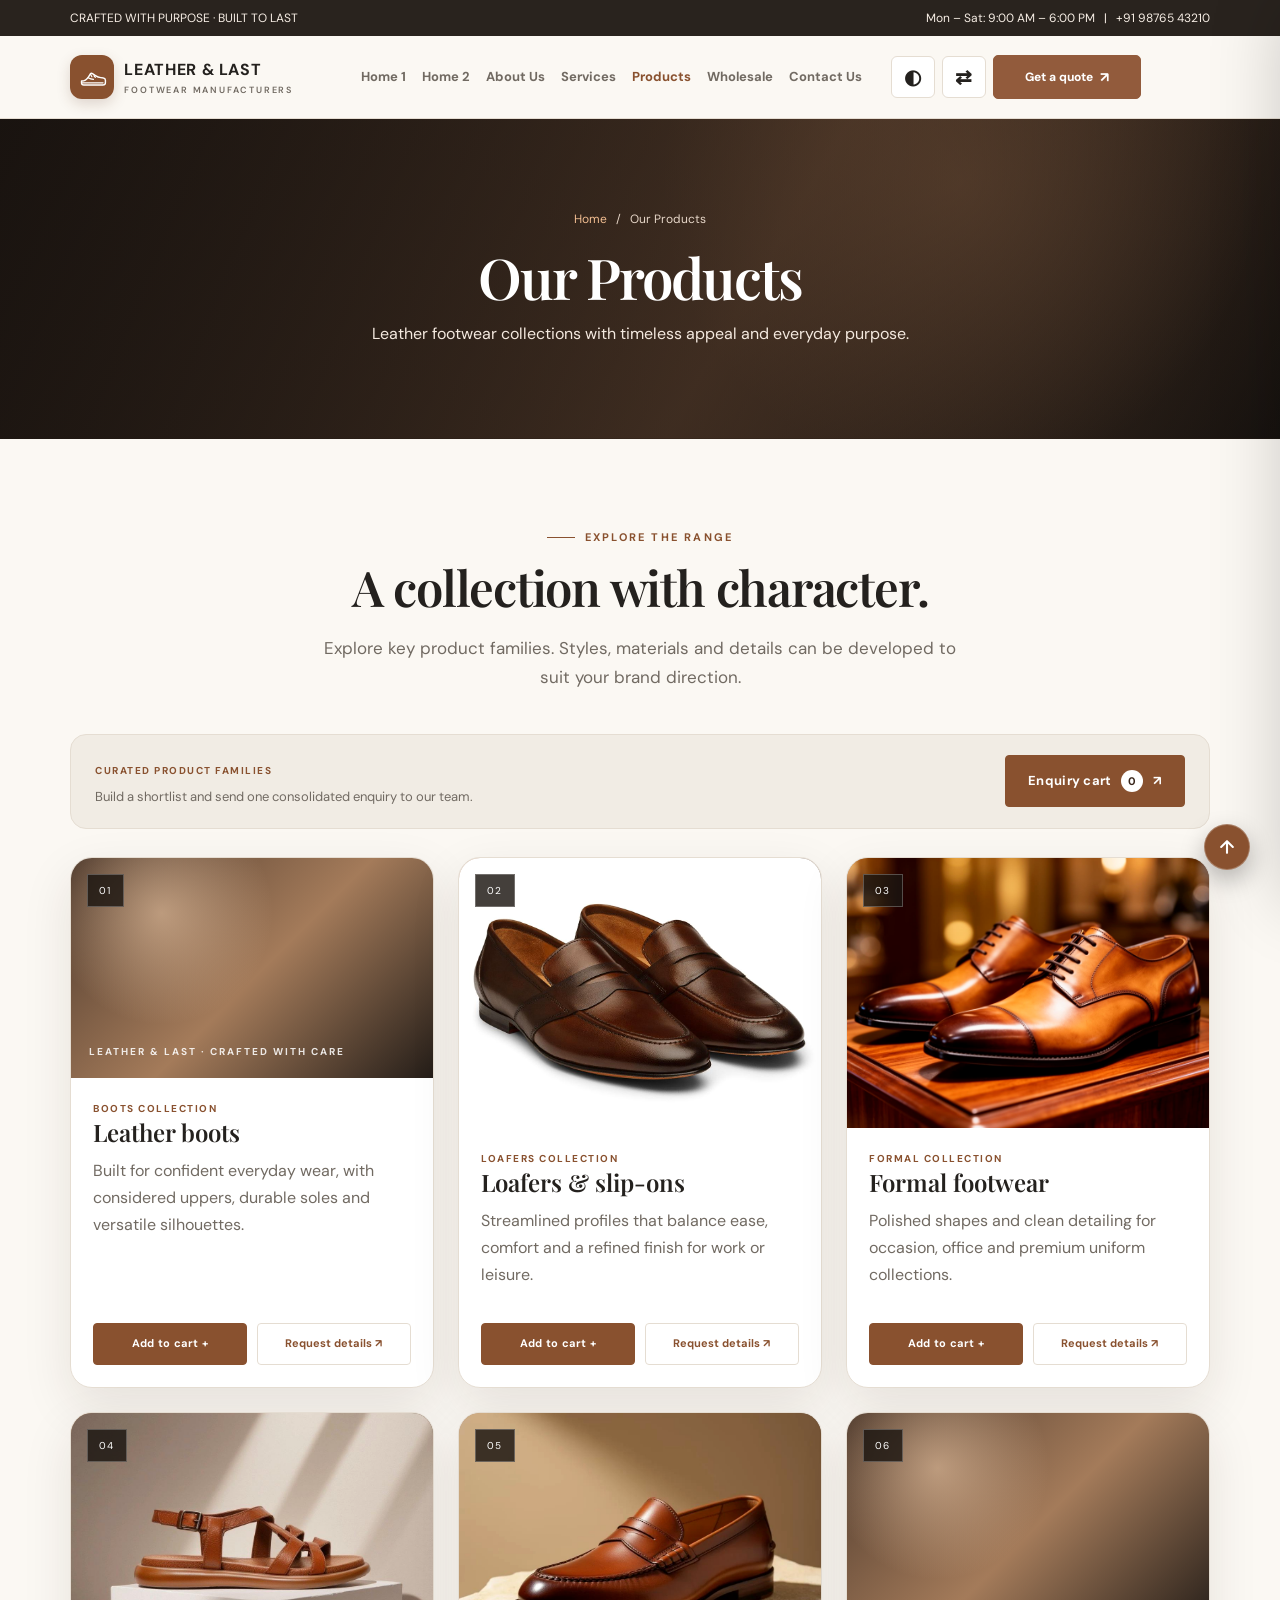
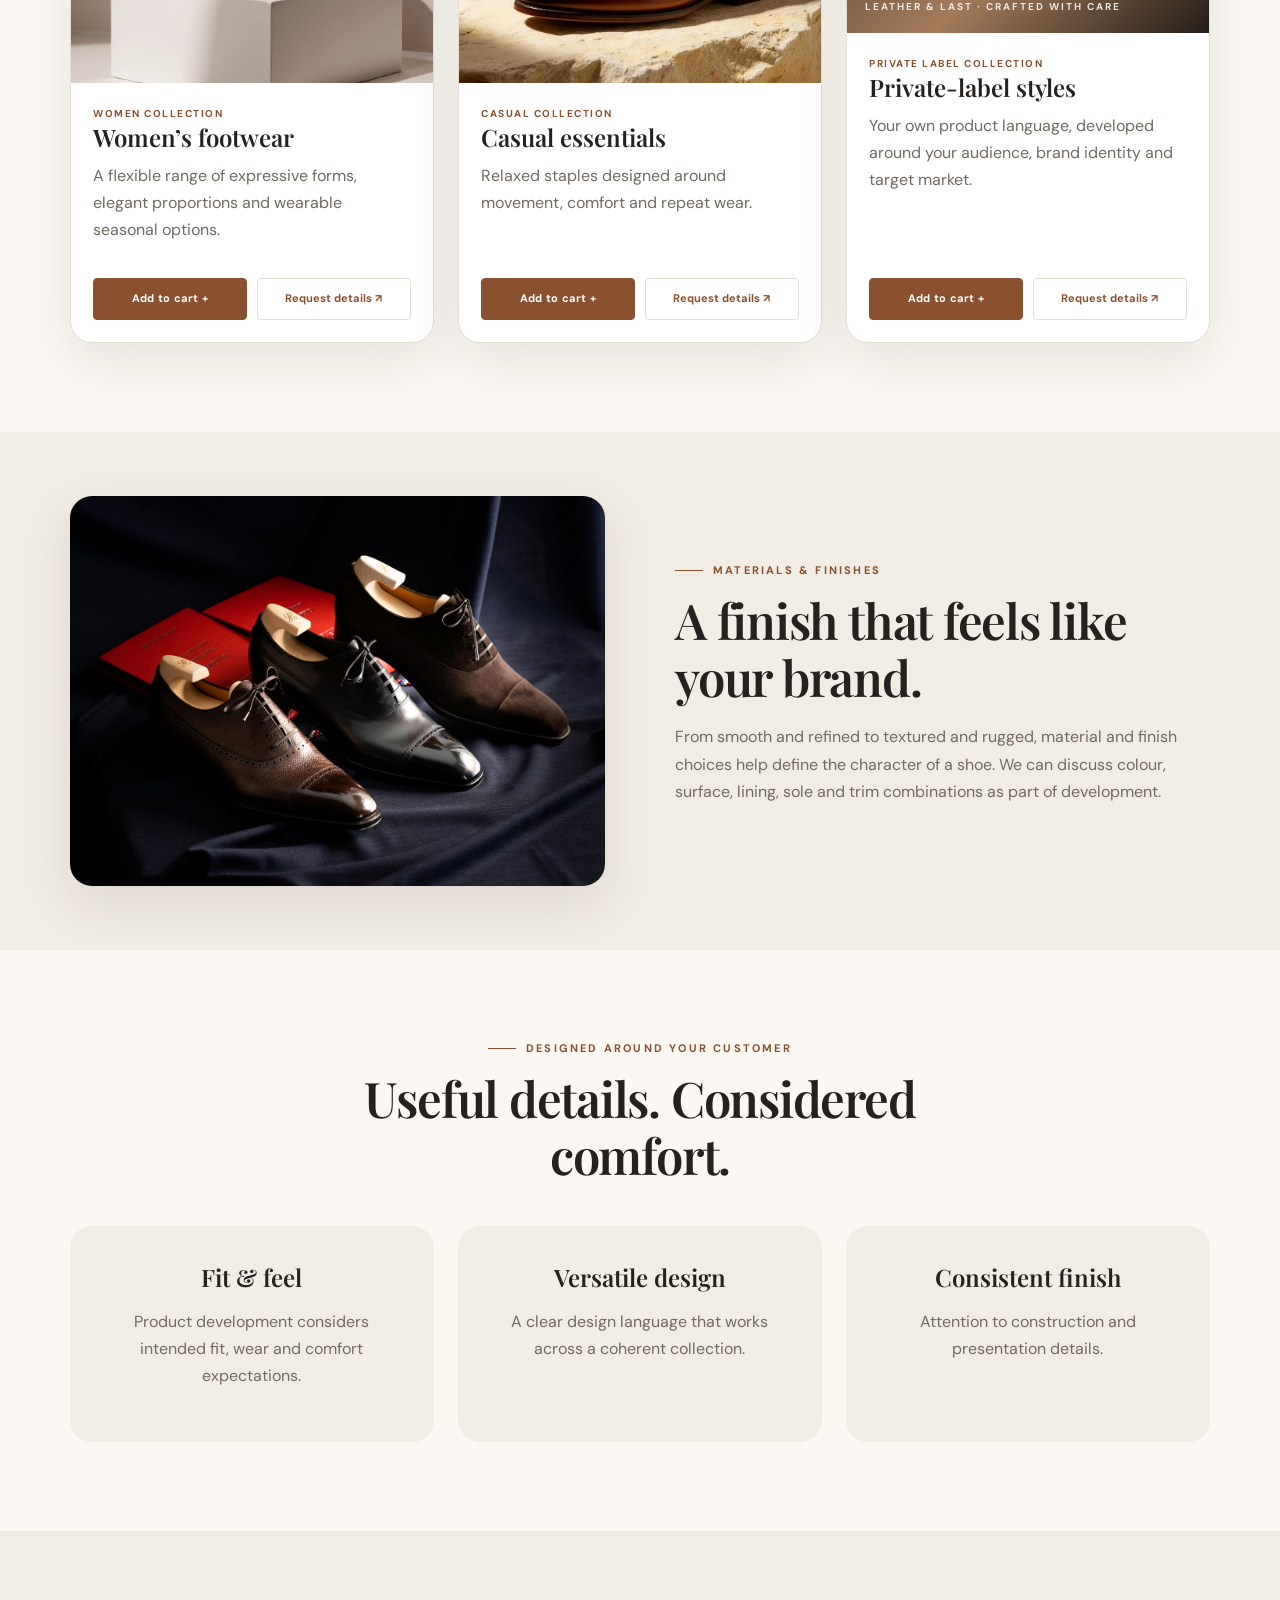
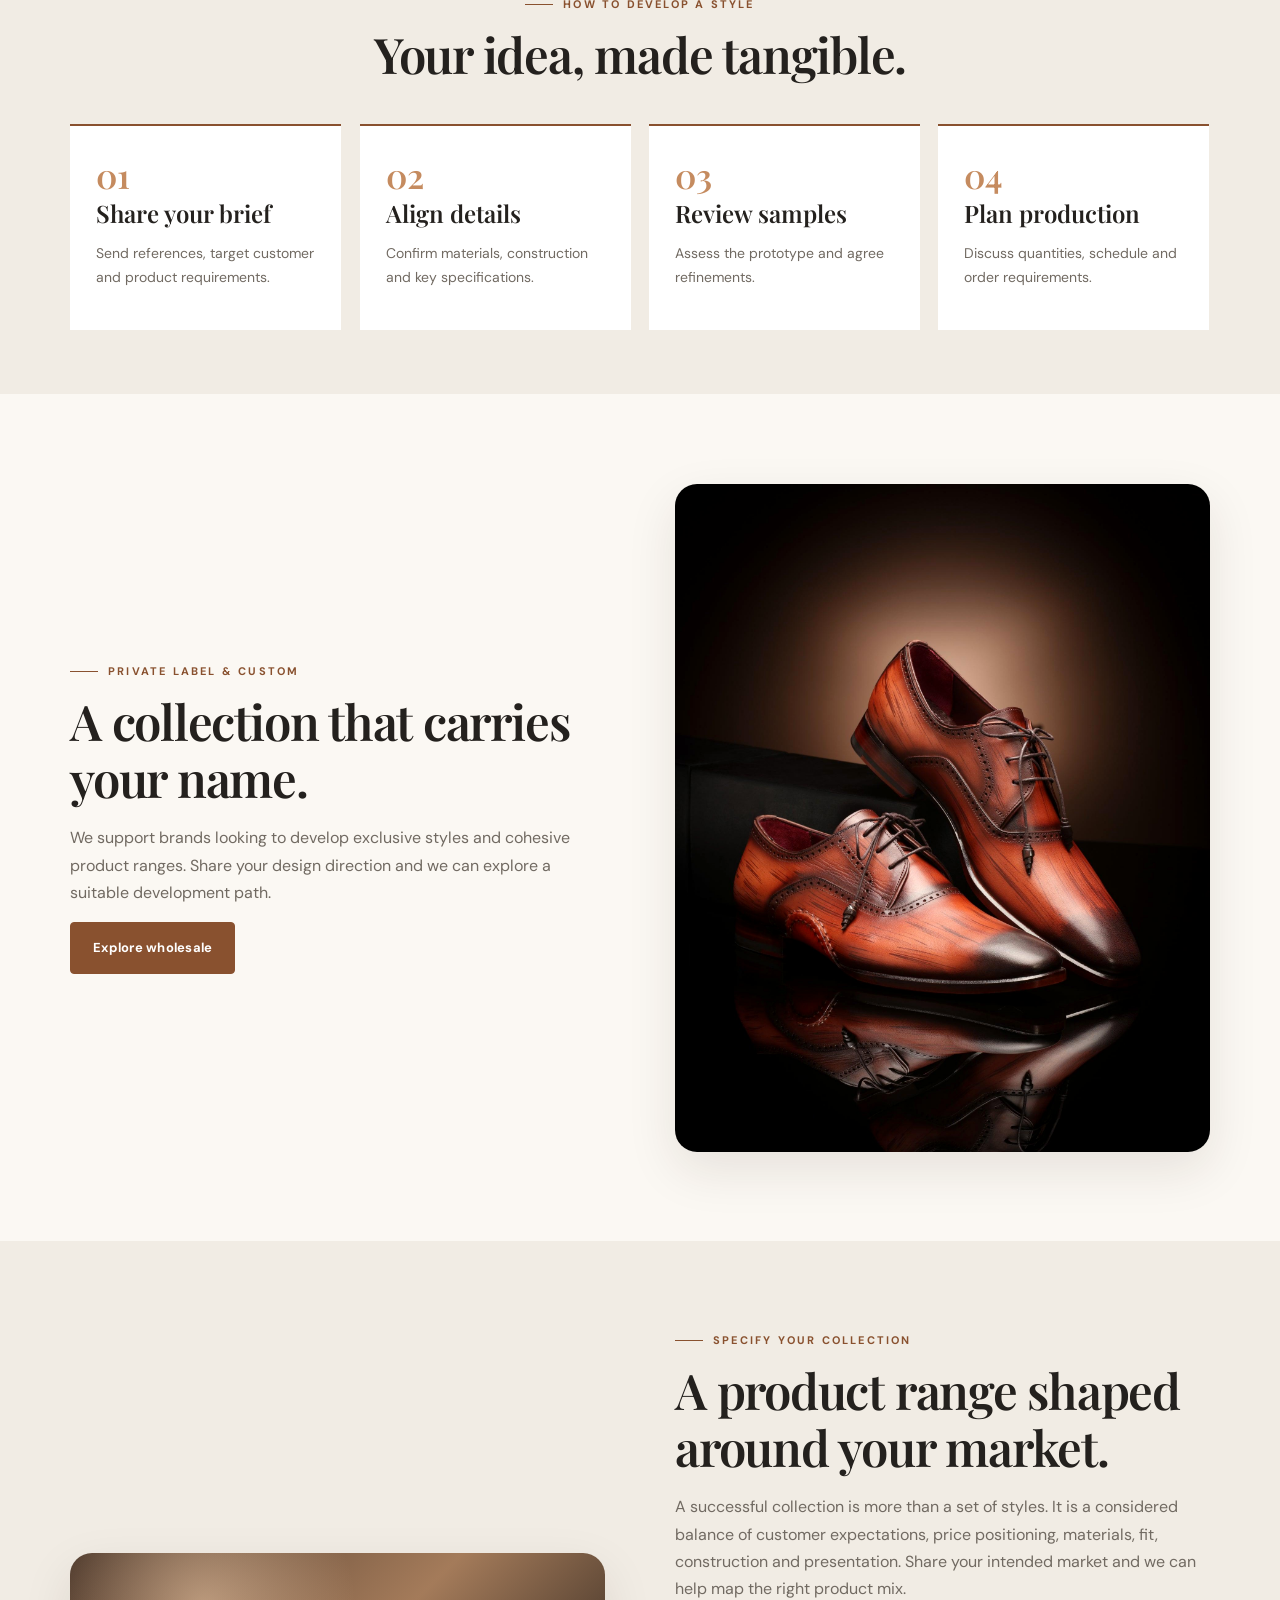
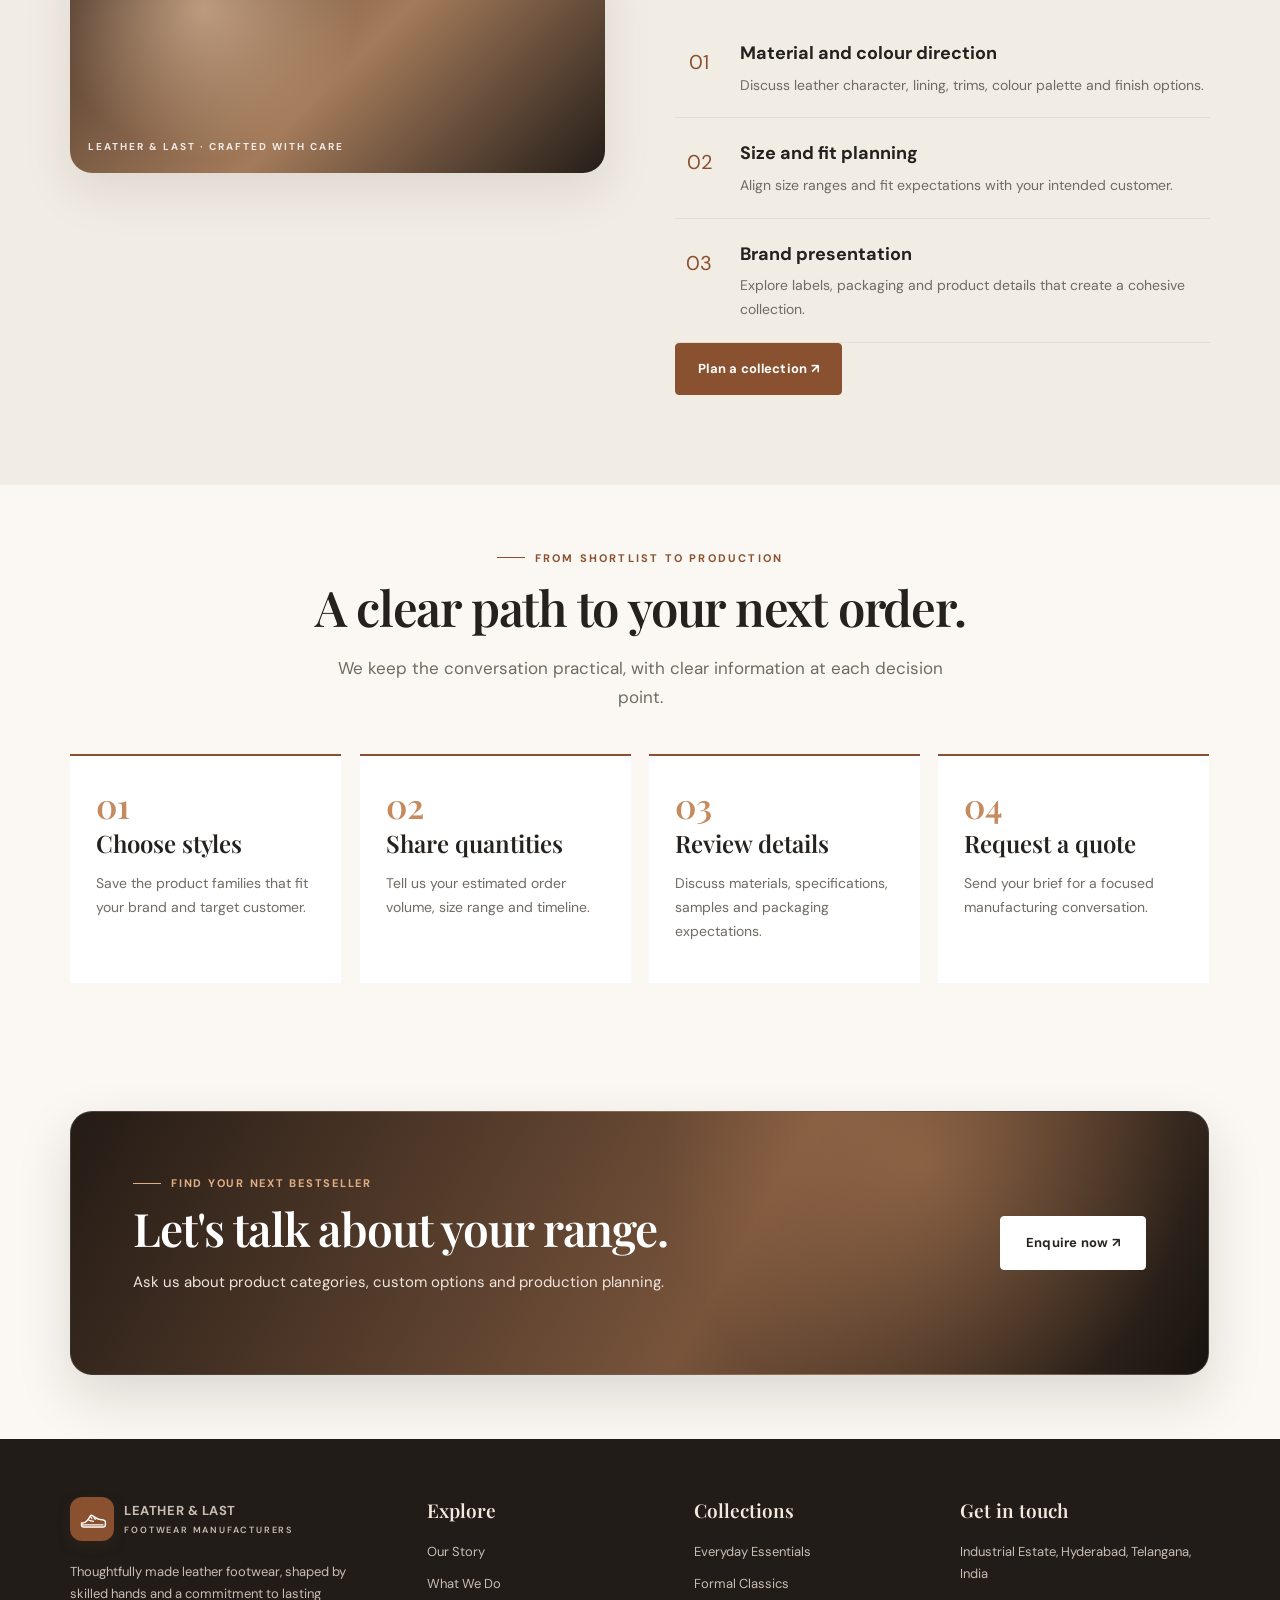
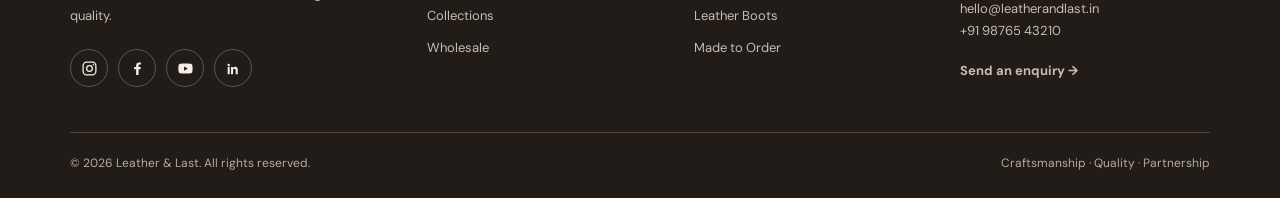
==== products.html @ 0b6698cc "feat: complete Leather & Last footwear manufacturer website with responsive layouts and curated imag" ====
<!doctype html><html lang="en" dir="ltr"><head><meta charset="utf-8"><meta name="viewport" content="width=device-width,initial-scale=1"><meta name="description" content="Premium leather footwear manufacturer creating crafted collections and wholesale footwear partnerships."><title>Products | Leather &amp; Last</title><link rel="icon" type="image/svg+xml" href="assets/favicon.svg"><link rel="stylesheet" href="assets/style.css"></head><body><div class="topline"><div class="container"><span>CRAFTED WITH PURPOSE · BUILT TO LAST</span><span>Mon – Sat: 9:00 AM – 6:00 PM &nbsp; | &nbsp; +91 98765 43210</span></div></div><header class="header"><div class="container navwrap"><a class="brand" href="index.html"><span class="brandmark" aria-hidden="true"><svg viewBox="0 0 48 48" role="img" focusable="false"><path d="M7 29.5c4.7-.2 8.1-2.4 10.6-6.2l3.1-4.7c.7-1.1 2.1-1.4 3.2-.7l4.7 3.1c2.5 1.7 5.2 2.8 8.2 3.2l4.2.6c1.7.2 3 1.7 3 3.4v3.4c0 2.2-1.8 4-4 4H10.5A3.5 3.5 0 0 1 7 32.1z" fill="none" stroke="currentColor" stroke-width="2.2" stroke-linecap="round" stroke-linejoin="round"/><path d="M17.3 24.2c2.4 1.4 5.3 2.3 8.3 2.6m-4.8-8.1 2.2 4.1m3.3-1.5 2.1 2.4M8.4 32.2h32" fill="none" stroke="currentColor" stroke-width="1.8" stroke-linecap="round"/></svg></span><span>LEATHER &amp; LAST<small>FOOTWEAR MANUFACTURERS</small></span></a><nav class="navlinks" id="navlinks"><a href="index.html" class="">Home 1</a><a href="home-2.html" class="">Home 2</a><a href="about.html" class="">About Us</a><a href="services.html" class="">Services</a><a href="products.html" class="active">Products</a><a href="wholesale.html" class="">Wholesale</a><a href="contact.html" class="">Contact Us</a><div class="nav-menu-tools">
<button class="tool" id="themeBtn" aria-label="Toggle light and dark theme" title="Toggle theme"><span class="tool-symbol" aria-hidden="true">◐</span><span class="tool-label">Theme</span></button>
<button class="tool" id="rtlBtn" aria-label="Switch text direction" title="Switch LTR and RTL"><span class="tool-symbol rtl-symbol" aria-hidden="true">⇄</span><span class="tool-label">LTR / RTL</span></button>
<a class="nav-contact" href="contact.html#contactForm">Get a quote <span>↗</span></a>
</div></nav><div class="navtools"><button class="menu-btn" id="menuBtn" aria-label="Open menu" aria-expanded="false">☰</button></div></div></header><main><section class="page-hero" style="background-image:url('https://images.unsplash.com/photo-1550399105-c4db5fb85c18?auto=format&fit=crop&w=1800&q=88')"><div class="container"><div class="crumb"><a href="index.html">Home</a> &nbsp; / &nbsp; Our Products</div><h1 class="display">Our Products</h1><p>Leather footwear collections with timeless appeal and everyday purpose.</p></div></section><section class="section"><div class="container"><div class="section-head center"><span class="eyebrow">EXPLORE THE RANGE</span><h2 class="h2">A collection with character.</h2><p class="lead" style="margin:auto">Explore key product families. Styles, materials and details can be developed to suit your brand direction.</p></div><div class="product-toolbar"><div><span class="tag">CURATED PRODUCT FAMILIES</span><p class="muted">Build a shortlist and send one consolidated enquiry to our team.</p></div><button class="btn cart-open" type="button">Enquiry cart <span class="cart-count">0</span> <span aria-hidden="true">↗</span></button></div><div class="grid three product-grid"><article class="card reveal product-card"><div class="product-image"><img src="https://images.unsplash.com/photo-1638247025967-b4e38f787b76?auto=format&fit=crop&w=1600&q=88" alt="Hand-burnished leather Chelsea boots" loading="lazy"><span class="product-index">01</span></div><div class="card-body"><span class="tag">BOOTS COLLECTION</span><h3 class="h3">Leather boots</h3><p>Built for confident everyday wear, with considered uppers, durable soles and versatile silhouettes.</p><div class="product-actions"><button class="btn add-cart" type="button" data-product="Leather boots">Add to cart +</button><a class="link-arrow" href="contact.html?product=1">Request details ↗</a></div></div></article><article class="card reveal product-card"><div class="product-image"><img src="assets/images/image-14.png" alt="Classic saddle brown leather penny loafers" loading="lazy"><span class="product-index">02</span></div><div class="card-body"><span class="tag">LOAFERS COLLECTION</span><h3 class="h3">Loafers & slip-ons</h3><p>Streamlined profiles that balance ease, comfort and a refined finish for work or leisure.</p><div class="product-actions"><button class="btn add-cart" type="button" data-product="Loafers & slip-ons">Add to cart +</button><a class="link-arrow" href="contact.html?product=2">Request details ↗</a></div></div></article><article class="card reveal product-card"><div class="product-image"><img src="assets/images/image-3.png" alt="Polished tan leather dress shoes" loading="lazy"><span class="product-index">03</span></div><div class="card-body"><span class="tag">FORMAL COLLECTION</span><h3 class="h3">Formal footwear</h3><p>Polished shapes and clean detailing for occasion, office and premium uniform collections.</p><div class="product-actions"><button class="btn add-cart" type="button" data-product="Formal footwear">Add to cart +</button><a class="link-arrow" href="contact.html?product=3">Request details ↗</a></div></div></article><article class="card reveal product-card"><div class="product-image"><img src="assets/images/image-16.png" alt="Premium tan leather strappy sandals" loading="lazy"><span class="product-index">04</span></div><div class="card-body"><span class="tag">WOMEN COLLECTION</span><h3 class="h3">Women’s footwear</h3><p>A flexible range of expressive forms, elegant proportions and wearable seasonal options.</p><div class="product-actions"><button class="btn add-cart" type="button" data-product="Women’s footwear">Add to cart +</button><a class="link-arrow" href="contact.html?product=4">Request details ↗</a></div></div></article><article class="card reveal product-card"><div class="product-image"><img src="assets/images/image-17.png" alt="Refined tan leather casual penny loafer" loading="lazy"><span class="product-index">05</span></div><div class="card-body"><span class="tag">CASUAL COLLECTION</span><h3 class="h3">Casual essentials</h3><p>Relaxed staples designed around movement, comfort and repeat wear.</p><div class="product-actions"><button class="btn add-cart" type="button" data-product="Casual essentials">Add to cart +</button><a class="link-arrow" href="contact.html?product=5">Request details ↗</a></div></div></article><article class="card reveal product-card"><div class="product-image"><img src="https://images.unsplash.com/photo-1614252369475-531eba835eb1?auto=format&fit=crop&w=1600&q=88" alt="Double monk strap burnished leather shoes" loading="lazy"><span class="product-index">06</span></div><div class="card-body"><span class="tag">PRIVATE LABEL COLLECTION</span><h3 class="h3">Private-label styles</h3><p>Your own product language, developed around your audience, brand identity and target market.</p><div class="product-actions"><button class="btn add-cart" type="button" data-product="Private-label styles">Add to cart +</button><a class="link-arrow" href="contact.html?product=6">Request details ↗</a></div></div></article></div></div></section>
<section class="section tight" style="background:var(--surface2)"><div class="container split"><div class="photo reveal"><img src="assets/images/image-8.png" alt="Bespoke leather dress shoes displaying grain, calfskin and suede textures"></div><div class="reveal"><span class="eyebrow">MATERIALS & FINISHES</span><h2 class="h2">A finish that feels like your brand.</h2><p class="muted">From smooth and refined to textured and rugged, material and finish choices help define the character of a shoe. We can discuss colour, surface, lining, sole and trim combinations as part of development.</p></div></div></section>
<section class="section"><div class="container"><div class="section-head center"><span class="eyebrow">DESIGNED AROUND YOUR CUSTOMER</span><h2 class="h2">Useful details. Considered comfort.</h2></div><div class="grid three"><div class="testimonial reveal"><h3 class="h3">Fit & feel</h3><p class="muted">Product development considers intended fit, wear and comfort expectations.</p></div><div class="testimonial reveal"><h3 class="h3">Versatile design</h3><p class="muted">A clear design language that works across a coherent collection.</p></div><div class="testimonial reveal"><h3 class="h3">Consistent finish</h3><p class="muted">Attention to construction and presentation details.</p></div></div></div></section>
<section class="section tight" style="background:var(--surface2)"><div class="container"><div class="section-head center"><span class="eyebrow">HOW TO DEVELOP A STYLE</span><h2 class="h2">Your idea, made tangible.</h2></div><div class="process"><div class="step reveal"><b>01</b><h3 class="h3">Share your brief</h3><p>Send references, target customer and product requirements.</p></div><div class="step reveal"><b>02</b><h3 class="h3">Align details</h3><p>Confirm materials, construction and key specifications.</p></div><div class="step reveal"><b>03</b><h3 class="h3">Review samples</h3><p>Assess the prototype and agree refinements.</p></div><div class="step reveal"><b>04</b><h3 class="h3">Plan production</h3><p>Discuss quantities, schedule and order requirements.</p></div></div></div></section>
<section class="section"><div class="container split"><div class="reveal"><span class="eyebrow">PRIVATE LABEL & CUSTOM</span><h2 class="h2">A collection that carries your name.</h2><p class="muted">We support brands looking to develop exclusive styles and cohesive product ranges. Share your design direction and we can explore a suitable development path.</p><a class="btn" href="wholesale.html">Explore wholesale</a></div><div class="photo reveal"><img src="assets/images/image-10.png" alt="Artisanal hand-burnished woodgrain patina leather oxford shoes"></div></div></section>
<section class="section" style="background:var(--surface2)"><div class="container split"><div class="photo reveal"><img src="https://images.unsplash.com/photo-1603808033192-082d6919d3e1?auto=format&fit=crop&w=1600&q=88" alt="Leather textures and footwear material details" loading="lazy"></div><div class="reveal"><span class="eyebrow">SPECIFY YOUR COLLECTION</span><h2 class="h2">A product range shaped around your market.</h2><p class="muted">A successful collection is more than a set of styles. It is a considered balance of customer expectations, price positioning, materials, fit, construction and presentation. Share your intended market and we can help map the right product mix.</p><div class="feature"><span class="feature-icon">01</span><div><h3>Material and colour direction</h3><p>Discuss leather character, lining, trims, colour palette and finish options.</p></div></div><div class="feature"><span class="feature-icon">02</span><div><h3>Size and fit planning</h3><p>Align size ranges and fit expectations with your intended customer.</p></div></div><div class="feature"><span class="feature-icon">03</span><div><h3>Brand presentation</h3><p>Explore labels, packaging and product details that create a cohesive collection.</p></div></div><a class="btn" href="contact.html">Plan a collection ↗</a></div></div></section>
<section class="section tight"><div class="container"><div class="section-head center"><span class="eyebrow">FROM SHORTLIST TO PRODUCTION</span><h2 class="h2">A clear path to your next order.</h2><p class="lead" style="margin:auto">We keep the conversation practical, with clear information at each decision point.</p></div><div class="process"><div class="step reveal"><b>01</b><h3 class="h3">Choose styles</h3><p>Save the product families that fit your brand and target customer.</p></div><div class="step reveal"><b>02</b><h3 class="h3">Share quantities</h3><p>Tell us your estimated order volume, size range and timeline.</p></div><div class="step reveal"><b>03</b><h3 class="h3">Review details</h3><p>Discuss materials, specifications, samples and packaging expectations.</p></div><div class="step reveal"><b>04</b><h3 class="h3">Request a quote</h3><p>Send your brief for a focused manufacturing conversation.</p></div></div></div></section>
<section class="section tight"><div class="container"><div class="cta reveal" style="background-image:linear-gradient(105deg,rgba(25,18,14,.94),rgba(25,18,14,.70)),url('https://images.pexels.com/photos/1598505/pexels-photo-1598505.jpeg?auto=compress&cs=tinysrgb&w=1800');background-position:center;background-size:cover"><div><span class="eyebrow">FIND YOUR NEXT BESTSELLER</span><h2 class="h2" style="color:white">Let's talk about your range.</h2><p>Ask us about product categories, custom options and production planning.</p></div><a class="btn light" href="contact.html">Enquire now ↗</a></div></div></section><div class="cart-backdrop" id="cartBackdrop" aria-hidden="true"></div><aside class="cart-drawer" id="cartDrawer" aria-label="Enquiry cart" aria-hidden="true"><div class="cart-head"><div><span class="tag">YOUR SHORTLIST</span><h2 class="h2">Enquiry cart</h2></div><button class="cart-close" type="button" aria-label="Close cart">×</button></div><p class="muted">Add product families here, then send one enquiry with your selected items.</p><div id="cartItems" class="cart-items"><p class="muted">Your cart is empty. Add a product family to get started.</p></div><div class="cart-foot"><button class="btn" id="checkoutCart" type="button">Send product enquiry ↗</button><button class="btn outline" id="clearCart" type="button">Clear cart</button></div></aside></main><footer class="footer"><div class="container"><div class="footer-grid"><div><a class="brand" href="index.html"><span class="brandmark" aria-hidden="true"><svg viewBox="0 0 48 48" role="img" focusable="false"><path d="M7 29.5c4.7-.2 8.1-2.4 10.6-6.2l3.1-4.7c.7-1.1 2.1-1.4 3.2-.7l4.7 3.1c2.5 1.7 5.2 2.8 8.2 3.2l4.2.6c1.7.2 3 1.7 3 3.4v3.4c0 2.2-1.8 4-4 4H10.5A3.5 3.5 0 0 1 7 32.1z" fill="none" stroke="currentColor" stroke-width="2.2" stroke-linecap="round" stroke-linejoin="round"/><path d="M17.3 24.2c2.4 1.4 5.3 2.3 8.3 2.6m-4.8-8.1 2.2 4.1m3.3-1.5 2.1 2.4M8.4 32.2h32" fill="none" stroke="currentColor" stroke-width="1.8" stroke-linecap="round"/></svg></span><span>LEATHER &amp; LAST<small style="color:#c9bdb2">FOOTWEAR MANUFACTURERS</small></span></a><p style="max-width:290px;margin-top:20px">Thoughtfully made leather footwear, shaped by skilled hands and a commitment to lasting quality.</p><div class="footer-social" aria-label="Social media">
<a href="https://www.instagram.com/" target="_blank" rel="noopener" aria-label="Instagram" title="Instagram"><svg viewBox="0 0 24 24" aria-hidden="true"><rect x="3" y="3" width="18" height="18" rx="5" fill="none" stroke="currentColor" stroke-width="1.8"/><circle cx="12" cy="12" r="4" fill="none" stroke="currentColor" stroke-width="1.8"/><circle cx="17.6" cy="6.7" r="1.1" fill="currentColor"/></svg></a>
<a href="https://www.facebook.com/" target="_blank" rel="noopener" aria-label="Facebook" title="Facebook"><svg viewBox="0 0 24 24" aria-hidden="true"><path fill="currentColor" d="M13.5 21v-8h2.7l.4-3.1h-3.1v-2c0-.9.3-1.5 1.6-1.5h1.7V3.6c-.3 0-1.3-.1-2.5-.1-2.5 0-4.2 1.5-4.2 4.3v2.1H7.3V13h2.8v8z"/></svg></a>
<a href="https://www.youtube.com/" target="_blank" rel="noopener" aria-label="YouTube" title="YouTube"><svg viewBox="0 0 24 24" aria-hidden="true"><path fill="currentColor" d="M21.58 7.19a2.5 2.5 0 0 0-1.76-1.77C18.26 5 12 5 12 5s-6.26 0-7.82.42A2.5 2.5 0 0 0 2.42 7.19C2 8.76 2 12 2 12s0 3.24.42 4.81a2.5 2.5 0 0 0 1.76 1.77C5.74 19 12 19 12 19s6.26 0 7.82-.42a2.5 2.5 0 0 0 1.76-1.77C22 15.24 22 12 22 12s0-3.24-.42-4.81zM10 15V9l5.2 3z"/></svg></a>
<a href="https://www.linkedin.com/" target="_blank" rel="noopener" aria-label="LinkedIn" title="LinkedIn"><svg viewBox="0 0 24 24" aria-hidden="true"><path fill="currentColor" d="M5.2 8.7a1.7 1.7 0 1 0 0-3.4 1.7 1.7 0 0 0 0 3.4ZM3.8 10h2.9v10H3.8zm4.7 0h2.8v1.4h.1c.4-.8 1.4-1.7 2.9-1.7 3.1 0 3.7 2 3.7 4.6V20h-2.9v-5.1c0-1.2 0-2.7-1.7-2.7s-2 1.3-2 2.6V20H8.5z"/></svg></a>
</div></div><div><h3>Explore</h3><div class="footer-links"><a href="about.html">Our Story</a><a href="services.html">What We Do</a><a href="products.html">Collections</a><a href="wholesale.html">Wholesale</a></div></div><div><h3>Collections</h3><div class="footer-links"><a href="products.html">Everyday Essentials</a><a href="products.html">Formal Classics</a><a href="products.html">Leather Boots</a><a href="products.html">Made to Order</a></div></div><div><h3>Get in touch</h3><p>Industrial Estate, Hyderabad, Telangana, India</p><p>hello@leatherandlast.in<br>+91 98765 43210</p><a class="link-arrow" href="contact.html">Send an enquiry →</a></div></div><div class="footer-bottom"><span>© 2026 Leather &amp; Last. All rights reserved.</span><span>Craftsmanship · Quality · Partnership</span><button class="back-to-top" type="button" aria-label="Back to top" title="Back to top"><svg viewBox="0 0 24 24" aria-hidden="true" fill="none" stroke="currentColor" stroke-width="2.5" stroke-linecap="round" stroke-linejoin="round"><path d="M12 19V5m-7 7 7-7 7 7"/></svg></button></div></div></footer><script src="assets/script.js"></script></body></html>
---- assets/style.css ----
@import url('https://fonts.googleapis.com/css2?family=DM+Sans:wght@400;500;600;700&family=Playfair+Display:wght@500;600;700&display=swap');
:root{--bg:#fbf8f3;--surface:#fff;--surface2:#f1ece4;--text:#24211e;--muted:#716a62;--line:#e5ddd2;--accent:#9b603b;--accent2:#c58b5f;--nav:#fbf8f3;--shadow:0 18px 50px rgba(45,31,20,.10);--radius:22px}*{box-sizing:border-box}html{scroll-behavior:smooth;scroll-padding-top:90px}body{margin:0;background:var(--bg);color:var(--text);font:16px/1.7 'DM Sans',sans-serif;transition:background .25s,color .25s}body.dark{--bg:#171614;--surface:#22201d;--surface2:#2b2824;--text:#f6f0e8;--muted:#c0b5a8;--line:#3c3731;--nav:#1c1a17;--shadow:0 18px 50px rgba(0,0,0,.28);--accent:#d39a70;--accent2:#e3b28d}body[dir=rtl]{font-family:'DM Sans',sans-serif}a{color:inherit;text-decoration:none}img{display:block;max-width:100%;width:100%;object-fit:cover}button,input,textarea,select{font:inherit}.container{width:min(1160px,calc(100% - 44px));margin:auto}.topline{background:#29231e;color:#f7eee5;font-size:12px;padding:8px 0}.topline .container{display:flex;justify-content:space-between;gap:20px}.header{position:sticky;top:0;z-index:50;background:var(--nav);border-bottom:1px solid var(--line);backdrop-filter:blur(16px)}.navwrap{height:82px;display:flex;align-items:center;justify-content:space-between;gap:20px}.brand{display:flex;align-items:center;gap:11px;font-weight:700;letter-spacing:.04em}.brandmark{width:42px;height:42px;border-radius:50%;display:grid;place-items:center;background:var(--accent);color:white;font-family:Georgia;font-size:21px}.brand small{display:block;font-size:9px;letter-spacing:.2em;color:var(--muted);font-weight:600}.navlinks{display:flex;align-items:center;gap:24px;font-size:13px;font-weight:700}.navlinks a{color:var(--muted);transition:.2s}.navlinks a:hover,.navlinks a.active{color:var(--accent)}.navtools{display:flex;align-items:center;gap:8px}.tool,.menu-btn{border:1px solid var(--line);background:var(--surface);color:var(--text);border-radius:50px;padding:9px 12px;cursor:pointer;font-size:12px}.menu-btn{display:none}.btn{display:inline-flex;align-items:center;justify-content:center;gap:10px;padding:14px 22px;border-radius:4px;background:var(--accent);color:#fff;border:1px solid var(--accent);font-weight:700;font-size:13px;letter-spacing:.02em;transition:.25s;cursor:pointer}.btn:hover{background:var(--text);border-color:var(--text);transform:translateY(-2px)}.btn.outline{background:transparent;color:var(--text);border-color:var(--line)}.btn.light{background:#fff;color:#2a211b;border-color:#fff}.eyebrow{color:var(--accent);font-size:11px;font-weight:700;letter-spacing:.2em;text-transform:uppercase;display:flex;align-items:center;gap:10px}.eyebrow:before{content:'';width:28px;height:1px;background:currentColor}.center{text-align:center}.center .eyebrow{justify-content:center}.display{font:600 clamp(42px,6vw,76px)/1.08 'Playfair Display',serif;letter-spacing:-.035em;margin:18px 0}.h2{font:600 clamp(32px,4vw,49px)/1.16 'Playfair Display',serif;letter-spacing:-.025em;margin:12px 0 18px}.h3{font:600 24px/1.25 'Playfair Display',serif;margin:0 0 10px}.lead{font-size:17px;color:var(--muted);max-width:650px}.muted{color:var(--muted)}.section{padding:94px 0}.section.tight{padding:66px 0}.section-head{max-width:720px;margin-bottom:42px}.section-head.center{margin-left:auto;margin-right:auto}.hero{min-height:680px;display:flex;align-items:center;position:relative;color:white;background-size:cover;background-position:center;isolation:isolate}.hero:before{content:'';position:absolute;inset:0;background:linear-gradient(90deg,rgba(20,16,13,.82),rgba(20,16,13,.22));z-index:-1}.hero-content{max-width:710px;padding:100px 0}.hero .eyebrow{color:#e7b58d}.hero p{color:#eee2d7;max-width:560px;font-size:18px;margin:22px 0 32px}.hero .display{max-width:760px}.hero-actions{display:flex;gap:12px;flex-wrap:wrap}.hero-note{position:absolute;right:5%;bottom:44px;border-left:1px solid rgba(255,255,255,.55);padding-left:18px;font-size:12px;color:#f2e8df}.grid{display:grid;gap:24px}.grid.two{grid-template-columns:repeat(2,1fr)}.grid.three{grid-template-columns:repeat(3,1fr)}.grid.four{grid-template-columns:repeat(4,1fr)}.split{display:grid;grid-template-columns:1fr 1fr;gap:70px;align-items:center}.photo{border-radius:var(--radius);overflow:hidden;position:relative;box-shadow:var(--shadow)}.photo img{height:100%;min-height:390px;transition:transform .7s}.photo:hover img{transform:scale(1.04)}.photo.tall img{min-height:560px}.photo-caption{position:absolute;bottom:18px;left:18px;background:rgba(25,20,16,.82);color:white;padding:12px 16px;font-size:12px;letter-spacing:.06em}.card{background:var(--surface);border:1px solid var(--line);border-radius:var(--radius);overflow:hidden;box-shadow:var(--shadow);transition:transform .3s,border .3s}.card:hover{transform:translateY(-7px);border-color:var(--accent2)}.card img{height:245px}.card-body{padding:24px}.card-body p{color:var(--muted);margin:0 0 16px}.tag{font-size:10px;text-transform:uppercase;letter-spacing:.15em;color:var(--accent);font-weight:700}.link-arrow{color:var(--accent);font-size:13px;font-weight:700}.statband{background:var(--surface2);border-block:1px solid var(--line)}.stats{display:grid;grid-template-columns:repeat(4,1fr);gap:20px;padding:35px 0}.stat strong{font:600 42px 'Playfair Display';display:block}.stat span{font-size:12px;color:var(--muted);text-transform:uppercase;letter-spacing:.1em}.quote{font:italic 23px/1.5 'Playfair Display';max-width:800px;margin:0 auto 22px}.avatar{width:46px;height:46px;border-radius:50%;object-fit:cover}.testimonial{padding:36px;background:var(--surface2);border-radius:var(--radius);text-align:center}.cta{background:linear-gradient(110deg,rgba(31,23,18,.92),rgba(31,23,18,.62)),url(https://images.unsplash.com/photo-1586528116311-ad8dd3c8310d?auto=format&fit=crop&w=1200&q=85) center/cover;color:white;border-radius:var(--radius);padding:58px;display:flex;justify-content:space-between;align-items:center;gap:30px}.cta p{color:#e7d8cb;max-width:550px}.page-hero{min-height:350px;display:grid;place-items:center;text-align:center;color:white;background-size:cover;background-position:center;position:relative;isolation:isolate}.page-hero:before{content:'';position:absolute;inset:0;background:rgba(25,18,13,.66);z-index:-1}.page-hero .display{font-size:clamp(40px,5vw,60px);margin:10px 0}.crumb{font-size:12px;color:#e7d7c9}.crumb a{color:#f1bd91}.process{display:grid;grid-template-columns:repeat(4,1fr);gap:18px}.step{padding:26px;border-top:2px solid var(--accent);background:var(--surface)}.step b{font:600 34px 'Playfair Display';color:var(--accent2)}.step p{color:var(--muted);font-size:14px}.feature{display:flex;gap:17px;padding:20px 0;border-bottom:1px solid var(--line)}.feature-icon{width:48px;height:48px;flex:none;border-radius:50%;background:var(--surface2);display:grid;place-items:center;color:var(--accent);font-size:20px}.feature h3{font-size:18px;margin:0 0 5px}.feature p{margin:0;color:var(--muted);font-size:14px}.faq{max-width:850px;margin:auto}.faq details{background:var(--surface);border:1px solid var(--line);border-radius:12px;margin:12px 0;padding:19px 22px}.faq summary{font-weight:700;cursor:pointer}.faq details p{color:var(--muted);margin-bottom:0}.contact-grid{display:grid;grid-template-columns:.85fr 1.15fr;gap:28px}.contact-panel,.form-panel{background:var(--surface);border:1px solid var(--line);border-radius:var(--radius);padding:32px}.contact-item{padding:17px 0;border-bottom:1px solid var(--line)}.contact-item small{color:var(--muted);display:block}.contact-item strong{font-size:15px}.form-grid{display:grid;grid-template-columns:1fr 1fr;gap:16px}.field{display:flex;flex-direction:column;gap:7px}.field.full{grid-column:1/-1}.field label{font-size:12px;font-weight:700}.field input,.field textarea,.field select{width:100%;padding:13px 14px;border-radius:8px;border:1px solid var(--line);background:var(--bg);color:var(--text);outline:none}.field input:focus,.field textarea:focus{border-color:var(--accent)}.field textarea{min-height:120px;resize:vertical}.mapframe{width:100%;height:340px;border:0;border-radius:var(--radius);filter:grayscale(.25)}.footer{background:#211c18;color:#f3e9df;padding:68px 0 24px}.footer-grid{display:grid;grid-template-columns:1.4fr 1fr 1fr 1.1fr;gap:40px}.footer p,.footer a{color:#c9bdb2;font-size:13px}.footer h3{font:600 19px 'Playfair Display';margin:0 0 18px}.footer-links{display:grid;gap:10px}.footer-bottom{border-top:1px solid #51463c;margin-top:45px;padding-top:20px;display:flex;justify-content:space-between;color:#b9aa9d;font-size:12px}.reveal{opacity:0;transform:translateY(22px);transition:opacity .7s,transform .7s}.reveal.visible{opacity:1;transform:none}.badge{display:inline-block;background:var(--surface2);padding:6px 10px;border-radius:50px;font-size:11px;color:var(--accent);font-weight:700}.product-price{color:var(--accent);font-weight:700}.image-strip{display:grid;grid-template-columns:1.3fr .8fr .8fr;gap:15px}.image-strip img{height:260px;border-radius:15px}.image-strip img:first-child{height:360px}.notice{margin-top:15px;font-size:13px;color:var(--muted)}
@media(max-width:1000px){.navlinks{gap:13px;font-size:12px}.navtools .tool{padding:8px}.split{gap:35px}.footer-grid{grid-template-columns:repeat(2,1fr)}}
@media(max-width:780px){.topline{display:none}.navwrap{height:72px}.menu-btn{display:inline-flex}.navlinks{display:none;position:absolute;top:72px;left:0;right:0;background:var(--nav);padding:18px 24px 25px;border-bottom:1px solid var(--line);flex-direction:column;align-items:stretch;gap:0;box-shadow:var(--shadow)}.navlinks.open{display:flex}.navlinks a{padding:12px 0;border-bottom:1px solid var(--line)}.navtools{margin-left:auto}.navtools .tool{font-size:11px}.hero{min-height:600px}.hero-content{padding:75px 0}.hero-note{display:none}.section{padding:70px 0}.grid.three,.grid.four{grid-template-columns:repeat(2,1fr)}.split{grid-template-columns:1fr;gap:30px}.photo img,.photo.tall img{min-height:300px;max-height:420px}.stats{grid-template-columns:repeat(2,1fr)}.process{grid-template-columns:repeat(2,1fr)}.contact-grid{grid-template-columns:1fr}.cta{padding:35px;display:block}.cta .btn{margin-top:10px}.page-hero{min-height:300px}}
@media(max-width:520px){.container{width:min(100% - 30px,1160px)}.brand{font-size:12px}.brandmark{width:36px;height:36px}.navtools{gap:5px}.navtools .tool{padding:8px}.grid.two,.grid.three,.grid.four{grid-template-columns:1fr}.card img{height:230px}.display{font-size:43px}.hero p{font-size:16px}.hero-actions .btn{width:100%}.stats{gap:10px}.stat strong{font-size:34px}.process{grid-template-columns:1fr}.form-grid{grid-template-columns:1fr}.field.full{grid-column:auto}.footer-grid{grid-template-columns:1fr;gap:28px}.footer-bottom{display:block;line-height:2}.image-strip{grid-template-columns:1fr 1fr}.image-strip img,.image-strip img:first-child{height:180px}.image-strip img:first-child{grid-column:1/-1}.contact-panel,.form-panel{padding:23px}.section-head{margin-bottom:28px}}
body[dir=rtl] .eyebrow:before{order:2}body[dir=rtl] .hero:before{background:linear-gradient(270deg,rgba(20,16,13,.82),rgba(20,16,13,.22))}body[dir=rtl] .photo-caption{left:auto;right:18px}body[dir=rtl] .hero-note{right:auto;left:5%;border-left:0;border-right:1px solid rgba(255,255,255,.55);padding-left:0;padding-right:18px}body[dir=rtl] .brand{letter-spacing:0}

/* PREMIUM REFINEMENT LAYER */
:root{--accent:#89512f;--accent2:#c58b5f}
body.dark{--accent:#dfa77f;--accent2:#efc39f}
.hero{overflow:hidden;background-attachment:scroll}
.hero:after{content:"";position:absolute;inset:0;z-index:-1;pointer-events:none;background:linear-gradient(135deg,rgba(12,10,8,.22),transparent 55%)}
.hero-content{position:relative;z-index:1}
.hero-content .eyebrow{animation:fadeSlide .8s both}
.hero-title-one{animation:heroRise 1.05s cubic-bezier(.2,.8,.2,1) .12s both;text-wrap:balance;text-shadow:0 8px 34px rgba(0,0,0,.26)}
.hero-title-two{animation:heroReveal 1.2s cubic-bezier(.16,1,.3,1) .12s both;text-wrap:balance;text-shadow:0 10px 42px rgba(0,0,0,.3)}
.hero-content p{animation:fadeSlide .9s .35s both}
.hero-actions{animation:fadeSlide .9s .48s both}
@keyframes heroRise{from{opacity:0;transform:translateY(55px) scale(.97);filter:blur(8px)}to{opacity:1;transform:none;filter:blur(0)}}
@keyframes heroReveal{0%{opacity:0;clip-path:inset(0 0 100% 0);transform:translateY(25px)}100%{opacity:1;clip-path:inset(0);transform:none}}
@keyframes fadeSlide{from{opacity:0;transform:translateY(18px)}to{opacity:1;transform:none}}
.brand-promise{background:#211c18;color:#f4e8dc;padding:16px 0;letter-spacing:.16em;font-size:10px;font-weight:700}
.brand-promise .container{display:flex;justify-content:center;align-items:center;gap:32px;flex-wrap:wrap}
.brand-promise i{height:4px;width:4px;background:#c58b5f;border-radius:50%}
.brand-promise.alt{background:var(--surface2);color:var(--text);border-bottom:1px solid var(--line)}
.reveal{transition-delay:var(--reveal-delay,0ms);will-change:transform,opacity}
.card img,.photo img,.service-feature img{filter:saturate(1.04) contrast(1.02)}
.card:hover img{transform:scale(1.055)}
.product-toolbar{display:flex;justify-content:space-between;align-items:center;gap:20px;margin:0 0 28px;padding:20px 24px;border:1px solid var(--line);border-radius:16px;background:var(--surface2)}
.product-toolbar p{margin:4px 0 0;font-size:13px}
.product-image{position:relative;overflow:hidden;background:linear-gradient(135deg,#b58b6b,#33251d)}
.product-image img{height:270px;transition:transform .8s cubic-bezier(.2,.7,.2,1)}
.product-card:hover .product-image img{transform:scale(1.07)}
.product-index{position:absolute;top:16px;left:16px;background:rgba(27,21,17,.82);color:#fff;border:1px solid rgba(255,255,255,.25);padding:7px 11px;font-size:10px;letter-spacing:.14em}
.product-actions{display:flex;justify-content:space-between;align-items:center;gap:12px;flex-wrap:wrap;margin-top:20px}
.product-actions .btn{padding:11px 15px;font-size:12px}
.cart-count{display:inline-grid;place-items:center;min-width:22px;height:22px;padding:0 5px;background:#fff;color:#38251a;border-radius:30px;font-size:11px}
.cart-backdrop{position:fixed;inset:0;background:rgba(12,10,8,.55);z-index:100;opacity:0;visibility:hidden;transition:.3s}
.cart-backdrop.open{opacity:1;visibility:visible}
.cart-drawer{position:fixed;z-index:101;right:0;top:0;width:min(460px,100%);height:100dvh;background:var(--surface);color:var(--text);padding:30px;display:flex;flex-direction:column;transform:translateX(105%);transition:transform .38s cubic-bezier(.2,.8,.2,1);box-shadow:-20px 0 70px rgba(0,0,0,.2)}
.cart-drawer.open{transform:translateX(0)}
.cart-head{display:flex;justify-content:space-between;align-items:center;gap:20px}
.cart-head .h2{font-size:32px;margin:5px 0}
.cart-close{width:42px;height:42px;border-radius:50%;border:1px solid var(--line);background:var(--surface2);color:var(--text);font-size:27px;cursor:pointer}
.cart-items{flex:1;overflow:auto;margin:24px 0;border-block:1px solid var(--line)}
.cart-line{display:flex;justify-content:space-between;align-items:center;gap:14px;padding:18px 0;border-bottom:1px solid var(--line)}
.cart-line strong,.cart-line small{display:block}.cart-line small{color:var(--muted);font-size:11px;margin-top:3px}
.qty-control{display:flex;align-items:center;gap:8px}.qty-control button{width:28px;height:28px;border-radius:50%;border:1px solid var(--line);background:var(--surface2);color:var(--text);cursor:pointer}.qty-control .remove-item{font-size:18px;color:#b34c3c}
.cart-foot{display:grid;gap:10px}.cart-foot .btn{width:100%}.cart-lock{overflow:hidden}
.service-feature-grid{display:grid;gap:28px}
.service-feature{display:grid;grid-template-columns:1fr 1fr;gap:42px;align-items:center;background:var(--surface);border:1px solid var(--line);border-radius:24px;overflow:hidden;box-shadow:var(--shadow)}
.service-feature.reverse img{order:2}.service-feature img{height:360px;min-height:100%;object-fit:cover;transition:transform .7s}.service-feature:hover img{transform:scale(1.035)}
.service-feature>div{padding:32px 42px 32px 0}.service-feature.reverse>div{padding:32px 0 32px 42px}
.service-feature p{color:var(--muted);line-height:1.85}
.image-fallback{background:radial-gradient(circle at 25% 25%,rgba(235,199,165,.6),transparent 35%),linear-gradient(135deg,#4c382b,#a47b5a 52%,#241d18)!important;min-height:220px;position:relative;overflow:hidden}
.image-fallback:after{content:"LEATHER & LAST  ·  CRAFTED WITH CARE";position:absolute;inset:auto 18px 18px;color:rgba(255,255,255,.86);font-size:10px;letter-spacing:.2em;font-weight:700}
.image-failed{display:none!important}
.page-hero{background-position:center 45%;background-size:cover}
.page-hero .container{position:relative;z-index:1}
.btn:focus-visible,.tool:focus-visible,.cart-close:focus-visible{outline:3px solid var(--accent2);outline-offset:3px}
@media(max-width:780px){.brand-promise .container{gap:12px;font-size:9px}.product-toolbar{align-items:flex-start;flex-direction:column}.product-toolbar .btn{width:100%}.service-feature,.service-feature.reverse{grid-template-columns:1fr;gap:0}.service-feature.reverse img{order:0}.service-feature img{height:250px}.service-feature>div,.service-feature.reverse>div{padding:25px}.cart-drawer{padding:22px}.product-actions{align-items:stretch}.product-actions .btn{width:100%}}
@media(prefers-reduced-motion:reduce){*,*::before,*::after{scroll-behavior:auto!important;animation-duration:.01ms!important;animation-iteration-count:1!important;transition-duration:.01ms!important}.reveal{opacity:1;transform:none}}
.hero,.page-hero{background-color:#3c2a1e;background-image:linear-gradient(120deg,#211811,#77543b 58%,#171310)}

/* ===== Premium footwear refinement ===== */
:root{--ink:#241b16;--gold:#b7865d;--gold2:#d7b18b;--paper:#f7f3ee;--motion-line:rgba(183,134,93,.28)}
body{overflow-x:hidden}
.navwrap{gap:14px}.navlinks{gap:clamp(10px,1.25vw,20px)}.navlinks a{white-space:nowrap}.navtools{display:flex;align-items:center;gap:8px;flex-shrink:0}.tool,.nav-contact{height:42px;width:106px;min-width:106px;padding:0 10px;display:inline-flex;align-items:center;justify-content:center;gap:7px;border-radius:4px;font-size:11px;font-weight:700;letter-spacing:.035em;white-space:nowrap}.nav-contact{min-width:106px;background:var(--accent);color:#fff;border:1px solid var(--accent);text-decoration:none;transition:.25s}.nav-contact:hover{transform:translateY(-2px);filter:brightness(1.08)}
.hero-luxe{position:relative;isolation:isolate;min-height:700px;padding:76px 0 32px;background:var(--surface2)!important;color:var(--text);overflow:hidden}.hero-luxe:before{content:"";position:absolute;inset:0;z-index:-1;background:radial-gradient(circle at 75% 25%,rgba(183,134,93,.18),transparent 34%),linear-gradient(135deg,rgba(255,255,255,.25),transparent 50%)}.hero-luxe .container{position:relative;z-index:1}.hero-luxe-grid{display:grid;grid-template-columns:.95fr 1.05fr;align-items:center;gap:44px;min-height:570px}.hero-luxe .hero-content{max-width:620px}.hero-luxe .eyebrow{display:flex;align-items:center;gap:12px;color:var(--accent);font-size:10px;letter-spacing:.22em;font-weight:800}.eyebrow-line{width:34px;height:1px;background:var(--accent);display:inline-block}.hero-kicker{font-size:11px!important;letter-spacing:.2em!important;font-weight:800;color:var(--muted)!important;margin:32px 0 10px!important}.hero-luxe .display{font-family:Georgia,'Times New Roman',serif;font-weight:500;letter-spacing:-.065em;line-height:.91;font-size:clamp(60px,7vw,104px);margin:0 0 24px;max-width:720px}.hero-luxe .display em,.motion-copy h2 em,.kinetic-copy h2 em{color:var(--accent);font-style:italic;font-weight:400}.hero-description{max-width:510px;color:var(--muted);font-size:16px;line-height:1.85;margin:0 0 30px}.hero-actions{display:flex;align-items:center;gap:25px;flex-wrap:wrap}.hero-actions .btn{min-height:52px;padding-inline:24px}.text-cta{font-size:12px;font-weight:800;color:var(--text);text-decoration:none;display:inline-flex;gap:12px;align-items:center}.text-cta span{font-size:19px;transition:transform .25s}.text-cta:hover span{transform:translateX(5px)}.hero-proof{display:flex;gap:22px;flex-wrap:wrap;margin-top:54px;padding-top:18px;border-top:1px solid var(--line)}.hero-proof span{font-size:9px;letter-spacing:.1em;color:var(--muted);font-weight:700}.hero-proof b{color:var(--accent);margin-right:7px}.hero-art{position:relative;min-height:540px}.hero-image-main{position:absolute;inset:0 7% 4% 13%;overflow:hidden;border-radius:46% 46% 5px 5px;box-shadow:0 35px 70px rgba(36,27,22,.2);animation:heroImageFloat 8s ease-in-out infinite}.hero-image-main img,.hero-image-float img,.hero-two-image img,.hero-two-image-small img{width:100%;height:100%;object-fit:cover;display:block}.hero-image-main:after,.hero-two-image:after{content:"";position:absolute;inset:0;background:linear-gradient(180deg,transparent 55%,rgba(20,14,10,.25))}.hero-image-float{position:absolute;z-index:2;width:34%;height:190px;overflow:hidden;border:7px solid var(--surface2);box-shadow:0 18px 40px rgba(0,0,0,.18)}.float-top{right:0;top:9%;animation:floatSoft 6s ease-in-out infinite}.float-bottom{left:0;bottom:8%;animation:floatSoft 7s ease-in-out infinite reverse}.hero-stamp{position:absolute;z-index:3;right:3%;bottom:13%;width:104px;height:104px;border-radius:50%;display:flex;flex-direction:column;align-items:center;justify-content:center;background:var(--accent);color:white;box-shadow:0 12px 28px rgba(0,0,0,.2);transform:rotate(11deg);animation:stampPulse 4s ease-in-out infinite}.hero-stamp span{font-size:8px;letter-spacing:.2em}.hero-stamp b{font:700 24px Georgia}.hero-art-caption{position:absolute;right:0;top:1%;writing-mode:vertical-rl;font-size:9px;letter-spacing:.22em;color:var(--muted)}.hero-bottom-rule{display:flex;justify-content:space-between;border-top:1px solid var(--line);padding-top:15px;margin-top:18px;font-size:9px;letter-spacing:.16em;color:var(--muted);font-weight:800}
.hero-home-two{background:var(--surface)!important;padding-top:48px}.hero-two-top{display:flex;justify-content:space-between;align-items:center;border-bottom:1px solid var(--line);padding-bottom:20px}.hero-edition{font-size:9px;letter-spacing:.18em;color:var(--muted)}.hero-two-layout{display:grid;grid-template-columns:.9fr 1.1fr;align-items:center;gap:50px;padding:48px 0 42px}.hero-two-title{position:relative;z-index:2}.hero-two-title .hero-kicker{margin-top:0!important}.hero-two-title .display{font-size:clamp(66px,8vw,116px);line-height:.86}.hero-two-visual{position:relative;height:480px}.hero-two-image{position:absolute;inset:0 0 0 12%;overflow:hidden;border-radius:3px 3px 110px 3px;box-shadow:0 30px 65px rgba(0,0,0,.18);animation:heroImageFloat 9s ease-in-out infinite}.hero-two-image-small{position:absolute;left:0;bottom:8%;width:35%;height:190px;border:8px solid var(--surface);overflow:hidden;box-shadow:0 18px 38px rgba(0,0,0,.2);animation:floatSoft 7s ease-in-out infinite}.hero-two-note{position:absolute;right:-15px;top:12%;width:135px;height:135px;background:var(--accent);color:#fff;display:flex;flex-direction:column;align-items:center;justify-content:center;gap:5px;transform:rotate(5deg);box-shadow:0 18px 40px rgba(0,0,0,.18);animation:stampPulse 5s ease-in-out infinite}.hero-two-note b,.hero-two-note span{font-size:9px;letter-spacing:.14em}.hero-two-note i{font-style:normal;font-size:23px;margin-top:5px}.hero-two-footer{display:flex;justify-content:space-between;gap:12px;border-top:1px solid var(--line);padding-top:19px;color:var(--muted);font-size:9px;font-weight:800;letter-spacing:.14em;flex-wrap:wrap}
.motion-showcase{position:relative;padding:100px 0 0;background:var(--surface2);overflow:hidden}.motion-showcase-grid{display:grid;grid-template-columns:1fr 1fr;align-items:center;gap:60px;min-height:410px}.motion-copy{max-width:560px}.motion-copy h2,.kinetic-copy h2{font:500 clamp(42px,5vw,68px)/1 Georgia,serif;letter-spacing:-.05em;margin:18px 0 24px}.motion-copy p,.kinetic-copy p{color:var(--muted);line-height:1.9;max-width:520px;margin-bottom:28px}.craft-orbit{height:380px;max-width:440px;width:100%;margin:auto;position:relative;display:grid;place-items:center}.orbit{position:absolute;border:1px solid var(--motion-line);border-radius:50%;animation:orbitSpin 24s linear infinite}.orbit-a{width:300px;height:300px}.orbit-b{width:390px;height:390px;border-style:dashed;animation-direction:reverse;animation-duration:34s}.orbit-core{width:170px;height:170px;border-radius:50%;background:var(--accent);color:white;display:flex;flex-direction:column;align-items:center;justify-content:center;box-shadow:0 20px 50px rgba(90,54,32,.25);animation:corePulse 4s ease-in-out infinite}.orbit-core span{font-size:9px;letter-spacing:.2em}.orbit-core b{font:700 32px Georgia}.orbit-chip{position:absolute;padding:10px 14px;background:var(--surface);border:1px solid var(--line);box-shadow:var(--shadow);font-size:9px;letter-spacing:.1em;font-weight:800;animation:chipFloat 5s ease-in-out infinite}.chip-one{top:8%;left:18%}.chip-two{right:1%;top:47%;animation-delay:-1.5s}.chip-three{left:13%;bottom:7%;animation-delay:-3s}.moving-word-track{margin-top:70px;border-block:1px solid var(--line);overflow:hidden;padding:17px 0;color:var(--accent);white-space:nowrap}.moving-word-inner{display:flex;align-items:center;justify-content:space-around;gap:34px;width:max-content;animation:marquee 32s linear infinite;font:500 22px Georgia,serif;letter-spacing:.13em}.moving-word-inner i{font-style:normal;font-size:15px;color:var(--gold2)}.moving-word-track:hover .moving-word-inner{animation-play-state:paused}
.value-motion-section{overflow:hidden}.value-motion-section .section-head{max-width:760px;margin:0 auto 46px}.value-motion-grid{display:grid;grid-template-columns:repeat(3,1fr);gap:18px}.value-motion-card{position:relative;min-height:300px;padding:32px;background:var(--surface2);border:1px solid var(--line);overflow:hidden;transition:transform .45s,box-shadow .45s}.value-motion-card:before{content:"";position:absolute;width:180px;height:180px;border:1px solid var(--motion-line);border-radius:50%;right:-70px;top:-70px;transition:transform .7s}.value-motion-card:hover{transform:translateY(-10px);box-shadow:var(--shadow)}.value-motion-card:hover:before{transform:scale(1.6)}.vm-number{position:absolute;right:25px;top:24px;font:italic 28px Georgia;color:var(--accent);opacity:.65}.vm-symbol{font:48px Georgia;color:var(--accent);margin-bottom:26px;animation:symbolDrift 5s ease-in-out infinite}.vm-two .vm-symbol{animation-delay:-1.7s}.vm-three .vm-symbol{animation-delay:-3s}.value-motion-card .tag{display:block;margin-bottom:10px}.value-motion-card p{color:var(--muted);line-height:1.8}.vm-line{position:absolute;left:0;bottom:0;width:100%;height:3px;background:var(--line);overflow:hidden}.vm-line:after{content:"";display:block;width:40%;height:100%;background:var(--accent);animation:lineTravel 4s ease-in-out infinite alternate}.track-light{margin-top:60px}.reverse-track{animation-direction:reverse}
.kinetic-section{overflow:hidden;background:var(--surface2)}.kinetic-layout{display:grid;grid-template-columns:1fr 1fr;align-items:center;gap:50px}.kinetic-diagram{height:430px;position:relative;display:grid;place-items:center}.kinetic-ring{position:absolute;border:1px solid var(--motion-line);border-radius:50%;animation:orbitSpin 30s linear infinite}.ring-one{width:280px;height:280px}.ring-two{width:390px;height:390px;border-style:dashed;animation-direction:reverse}.kinetic-center{width:155px;height:155px;border-radius:50%;background:var(--accent);color:white;display:flex;flex-direction:column;align-items:center;justify-content:center;box-shadow:0 20px 50px rgba(0,0,0,.18);z-index:2;animation:corePulse 5s infinite}.kinetic-center span,.kinetic-center small{font-size:8px;letter-spacing:.2em}.kinetic-center b{font:700 28px Georgia}.kinetic-node{position:absolute;z-index:3;width:76px;height:76px;border-radius:50%;background:var(--surface);border:1px solid var(--line);box-shadow:var(--shadow);display:flex;flex-direction:column;align-items:center;justify-content:center;animation:nodeFloat 5s ease-in-out infinite}.kinetic-node b{font:italic 20px Georgia;color:var(--accent)}.kinetic-node span{font-size:8px;letter-spacing:.1em;font-weight:800}.node-a{top:3%;left:42%}.node-b{right:0;top:42%;animation-delay:-1.2s}.node-c{bottom:1%;left:42%;animation-delay:-2.4s}.node-d{left:0;top:42%;animation-delay:-3.6s}
.journey-motion{padding:50px 0;background:var(--surface2);overflow:hidden}.journey-motion-inner>.eyebrow{display:block;text-align:center;color:var(--accent);font-size:10px;letter-spacing:.2em;font-weight:800;margin-bottom:25px}.journey-steps{display:flex;align-items:center;justify-content:space-between;gap:10px;white-space:nowrap}.journey-steps span{font-size:10px;color:var(--muted);letter-spacing:.12em}.journey-steps b{color:var(--text);margin-left:5px}.journey-steps i{font-style:normal;color:var(--accent);animation:arrowNudge 1.6s ease-in-out infinite}.journey-progress{height:2px;background:var(--line);margin-top:25px;overflow:hidden}.journey-progress span{display:block;height:100%;width:28%;background:var(--accent);animation:progressTravel 5s ease-in-out infinite alternate}
@keyframes heroRise{from{opacity:0;transform:translateY(55px);clip-path:inset(0 0 100% 0)}to{opacity:1;transform:translateY(0);clip-path:inset(0)}}@keyframes heroReveal{0%{opacity:0;letter-spacing:-.12em;transform:translateY(30px) skewY(3deg)}100%{opacity:1;letter-spacing:-.065em;transform:none}}@keyframes heroImageFloat{0%,100%{transform:translateY(0) rotate(0)}50%{transform:translateY(-12px) rotate(.7deg)}}@keyframes floatSoft{0%,100%{transform:translateY(0) rotate(0)}50%{transform:translateY(-13px) rotate(-2deg)}}@keyframes stampPulse{0%,100%{transform:rotate(7deg) scale(1)}50%{transform:rotate(12deg) scale(1.05)}}@keyframes orbitSpin{to{transform:rotate(360deg)}}@keyframes corePulse{0%,100%{box-shadow:0 20px 50px rgba(90,54,32,.2);transform:scale(1)}50%{box-shadow:0 25px 65px rgba(90,54,32,.35);transform:scale(1.035)}}@keyframes chipFloat{0%,100%{transform:translateY(0)}50%{transform:translateY(-9px)}}@keyframes marquee{to{transform:translateX(-50%)}}@keyframes symbolDrift{0%,100%{transform:translateY(0) rotate(-8deg)}50%{transform:translateY(-7px) rotate(8deg)}}@keyframes lineTravel{from{transform:translateX(-100%)}to{transform:translateX(250%)}}@keyframes nodeFloat{0%,100%{transform:translateY(0)}50%{transform:translateY(-10px)}}@keyframes arrowNudge{0%,100%{transform:translateX(0)}50%{transform:translateX(5px)}}@keyframes progressTravel{from{transform:translateX(0)}to{transform:translateX(250%)}}
body.dark .hero-luxe{background:#1b1714!important;color:#f5eee7}body.dark .hero-luxe:before{background:radial-gradient(circle at 75% 25%,rgba(183,134,93,.17),transparent 34%),linear-gradient(135deg,rgba(255,255,255,.02),transparent 50%)}body.dark .hero-image-float,body.dark .hero-two-image-small{border-color:#1b1714}body.dark .value-motion-card,body.dark .kinetic-node,body.dark .orbit-chip{background:#26201b}body.dark .nav-contact{color:#fff}
@media(max-width:1100px){.navlinks{gap:9px}.navlinks a{font-size:10px}.nav-contact{min-width:95px}.tool{min-width:70px;padding:0 8px}.hero-luxe-grid{gap:25px}.hero-luxe .display{font-size:clamp(58px,7vw,84px)}}
@media(max-width:900px){.navwrap{flex-wrap:wrap}.navtools{margin-left:auto}.navlinks{order:3;width:100%}.hero-luxe{padding-top:54px}.hero-luxe-grid,.hero-two-layout,.motion-showcase-grid,.kinetic-layout{grid-template-columns:1fr}.hero-luxe-grid{gap:18px}.hero-art{min-height:480px;max-width:620px;width:100%;margin:auto}.hero-two-layout{gap:28px}.hero-two-visual{max-width:650px;width:100%;margin:auto}.hero-proof{margin-top:35px}.motion-showcase-grid{gap:20px}.craft-orbit{margin-top:20px}.kinetic-diagram{max-width:500px;width:100%;margin:auto}.value-motion-grid{gap:12px}.value-motion-card{padding:25px}}
@media(max-width:680px){.navtools{gap:5px}.tool,.nav-contact{height:38px;width:92px;min-width:92px;padding:0 8px;font-size:10px}.nav-contact{padding:0 8px}.hero-luxe{padding:42px 0 24px;min-height:auto}.hero-luxe .display{font-size:clamp(54px,15vw,78px)}.hero-description{font-size:14px}.hero-art{min-height:390px}.hero-image-main{inset:0 5% 4% 12%}.hero-image-float{height:135px;width:36%;border-width:5px}.hero-stamp{width:82px;height:82px}.hero-stamp b{font-size:19px}.hero-art-caption{font-size:7px}.hero-proof{gap:10px;margin-top:30px}.hero-proof span{font-size:8px}.hero-bottom-rule{font-size:7px}.hero-two-top{align-items:flex-start;gap:12px}.hero-two-top .eyebrow{max-width:230px;line-height:1.6}.hero-two-layout{padding:36px 0 28px}.hero-two-visual{height:360px}.hero-two-image-small{height:125px;border-width:5px}.hero-two-note{width:100px;height:100px;right:0}.hero-two-footer{font-size:7px;gap:9px}.value-motion-grid{grid-template-columns:1fr}.value-motion-card{min-height:245px}.journey-steps{justify-content:flex-start;overflow:hidden;animation:marquee 18s linear infinite;width:max-content}.journey-motion-inner{overflow:hidden}.journey-steps i{margin:0 9px}.motion-showcase{padding-top:65px}.motion-showcase-grid{min-height:0}.craft-orbit{height:320px}.orbit-a{width:235px;height:235px}.orbit-b{width:300px;height:300px}.orbit-core{width:135px;height:135px}.orbit-core b{font-size:26px}.kinetic-diagram{height:340px}.ring-one{width:220px;height:220px}.ring-two{width:300px;height:300px}.kinetic-center{width:125px;height:125px}.kinetic-node{width:65px;height:65px}.moving-word-inner{font-size:17px}.hero-actions{gap:16px}.hero-actions .btn{min-height:46px;padding-inline:17px}}
@media(prefers-reduced-motion:reduce){.hero-luxe .display,.hero-image-main,.hero-image-float,.hero-stamp,.hero-two-note,.orbit,.orbit-core,.orbit-chip,.moving-word-inner,.vm-symbol,.vm-line:after,.kinetic-ring,.kinetic-center,.kinetic-node,.journey-steps,.journey-progress span{animation:none!important}}

/* PREMIUM REFINEMENT V4 — breathing room and clear homepage typography */
:root{--page-gutter:clamp(22px,6vw,88px)}
.container{width:min(1200px,calc(100% - (var(--page-gutter)*2)))!important;margin-inline:auto!important}
.section{padding-block:clamp(64px,7vw,96px)}.section.tight{padding-block:clamp(48px,5vw,68px)}
.header .container,.topline .container,.footer .container{width:min(1200px,calc(100% - (var(--page-gutter)*2)))!important}
.hero-luxe{min-height:620px;padding:clamp(54px,6vw,82px) 0 34px;overflow:hidden}
.hero-luxe-grid{min-height:500px;gap:clamp(28px,4vw,58px)}
.hero-luxe .hero-content,.hero-two-title{max-width:590px;padding-inline:clamp(0px,1vw,12px)}
.hero-luxe .display{font-family:Georgia,'Times New Roman',serif;font-size:clamp(48px,5.2vw,76px)!important;line-height:1.08!important;letter-spacing:-.035em!important;font-weight:500!important;max-width:590px;margin:14px 0 22px;color:#29211c!important;text-wrap:balance;animation:cleanHeroIn .9s cubic-bezier(.2,.75,.2,1) both}
.hero-luxe .display em{color:#965b37!important;font-style:italic;font-weight:400}
.hero-luxe .hero-kicker{color:#80553b!important;font-size:11px!important;font-weight:800;letter-spacing:.16em!important;margin:12px 0 10px!important}
.hero-luxe .eyebrow{color:#80553b!important;line-height:1.6}
.hero-luxe .hero-description{color:#5b5048!important;font-size:16px!important;line-height:1.85!important;max-width:510px;margin:0 0 25px!important}
.hero-luxe .hero-actions{align-items:center;gap:14px;margin-top:22px}
.hero-luxe .hero-proof{margin-top:40px;padding-top:17px;border-top:1px solid rgba(100,75,56,.2);gap:18px}
.hero-luxe .hero-proof span{color:#66584d!important}.hero-luxe .hero-proof b{color:#9a6748!important}
.hero-luxe.hero-home-one{background:linear-gradient(115deg,#f5f0e9 0%,#eee5d9 55%,#e6d9ca 100%)!important}
.hero-luxe.hero-home-two{background:linear-gradient(125deg,#f3eee7 0%,#e9dfd2 58%,#f7f3ed 100%)!important}
.hero-luxe:before{background:radial-gradient(circle at 78% 22%,rgba(159,104,66,.12),transparent 30%),linear-gradient(120deg,rgba(255,255,255,.25),transparent 60%)!important}
.hero-art{margin:0 12px;min-height:480px}.hero-image-main{inset:2% 7% 4% 8%;border-radius:4px 90px 4px 4px;box-shadow:0 28px 70px rgba(54,35,20,.16)}
.hero-image-float{border:7px solid #f2ebe2;box-shadow:0 16px 45px rgba(54,35,20,.18)}
.hero-two-layout{padding:42px 0 36px;gap:clamp(28px,5vw,70px)}.hero-two-visual{margin:0 12px;min-height:480px}
.hero-two-image{border-radius:90px 4px 4px 4px;box-shadow:0 28px 70px rgba(54,35,20,.17)}.hero-two-image-small{border:7px solid #f3ece3;box-shadow:0 16px 45px rgba(54,35,20,.18)}
.hero-two-note{background:#8b5839;color:#fff}.hero-two-footer{border-top:1px solid rgba(100,75,56,.22);padding-top:18px;color:#6b5a4d}.hero-bottom-rule{color:#705c4e}
body.dark .hero-luxe .display{color:#f8f1e9!important}body.dark .hero-luxe .display em{color:#e3b18b!important}
body.dark .hero-luxe .hero-kicker,body.dark .hero-luxe .eyebrow{color:#e3b18b!important}body.dark .hero-luxe .hero-description{color:#e1d5c9!important}
body.dark .hero-luxe .hero-proof span,body.dark .hero-two-footer{color:#d4c5b7!important}body.dark .hero-luxe .hero-proof b{color:#e3b18b!important}
body.dark .hero-luxe.hero-home-one,body.dark .hero-luxe.hero-home-two{background:linear-gradient(120deg,#211c18,#30271f 60%,#241e19)!important}
body.dark .hero-luxe:before{background:radial-gradient(circle at 78% 22%,rgba(199,143,99,.16),transparent 32%)!important}
body.dark .hero-image-float,body.dark .hero-two-image-small{border-color:#211c18}
.page-hero{padding:clamp(56px,7vw,90px) 0!important;text-align:center;background-position:center!important}.page-hero .container{max-width:1200px;text-align:center}
.page-hero .display{font-size:clamp(38px,4.4vw,58px)!important;line-height:1.12!important;margin:12px auto!important;text-wrap:balance}
.page-hero p{max-width:700px;margin:0 auto!important;color:#f4e9df!important}
.photo,.card,.trend-card,.testimonial{overflow:hidden}.photo img,.card>img,.trend-image img{transition:transform .8s cubic-bezier(.2,.7,.2,1),filter .6s}
.photo:hover img,.card:hover>img,.trend-card:hover .trend-image img{transform:scale(1.045)}
.trending-collection{background:var(--surface2);overflow:hidden}.trend-grid{display:grid;grid-template-columns:1.2fr 1fr 1fr;gap:22px;align-items:stretch}
.trend-card{background:var(--surface);border:1px solid var(--line);border-radius:16px;box-shadow:var(--shadow);transition:transform .35s,box-shadow .35s}.trend-card:hover{transform:translateY(-8px);box-shadow:0 24px 60px rgba(43,29,18,.14)}
.trend-image{height:250px;position:relative;overflow:hidden;background:linear-gradient(135deg,#d7c4b1,#8c6347)}.trend-feature .trend-image{height:315px}.trend-image img{height:100%;object-fit:cover}
.trend-label{position:absolute;left:16px;bottom:15px;background:rgba(32,24,19,.78);color:#fff;padding:7px 11px;border-radius:30px;font-size:9px;letter-spacing:.13em;font-weight:800}
.trend-copy{padding:22px}.trend-copy>span{font-size:9px;letter-spacing:.17em;color:var(--accent);font-weight:800}.trend-copy h3{font:600 24px/1.2 Georgia,serif;margin:8px 0}
.trend-copy p{font-size:13px;line-height:1.8;color:var(--muted);min-height:68px}.trend-bottom-cta{display:flex;justify-content:space-between;align-items:center;gap:20px;margin-top:28px;padding:22px 25px;border:1px solid var(--line);border-radius:12px;background:var(--surface)}
.trend-bottom-cta p{margin:0;color:var(--muted);font-weight:600}body.dark .trend-card,body.dark .trend-bottom-cta{background:var(--surface)}body.dark .trend-label{background:rgba(20,17,15,.86)}
@keyframes cleanHeroIn{from{opacity:0;transform:translateY(18px)}to{opacity:1;transform:translateY(0)}}
@media(max-width:900px){.hero-luxe-grid,.hero-two-layout{grid-template-columns:1fr}.hero-art,.hero-two-visual{max-width:650px;width:100%;margin:20px auto 0}.trend-grid{grid-template-columns:1fr 1fr}.trend-feature{grid-column:1/-1}.trend-feature .trend-image{height:290px}}
@media(max-width:600px){:root{--page-gutter:18px}.hero-luxe{padding:42px 0 26px;min-height:auto}.hero-luxe .display{font-size:clamp(43px,11.5vw,58px)!important;line-height:1.12!important;margin:12px 0 18px}.hero-luxe .hero-description{font-size:14px!important}.hero-art{min-height:350px}.hero-two-visual{height:350px;min-height:350px}.hero-proof{flex-wrap:wrap}.hero-proof span{font-size:8px}.trend-grid{grid-template-columns:1fr}.trend-feature{grid-column:auto}.trend-image,.trend-feature .trend-image{height:245px}.trend-bottom-cta{align-items:flex-start;flex-direction:column}.page-hero{padding:54px 0!important}}
@media(prefers-reduced-motion:reduce){.hero-luxe .display{animation:none!important}.trend-card,.trend-image img{transition:none!important}}


/* PREMIUM V5 — editorial hero, consistent page rhythm, distinct inner banners */
:root{--site-gutter:clamp(22px,5.5vw,84px)}
.container{width:min(1200px,calc(100% - 2 * var(--site-gutter)))!important;margin-inline:auto!important}
.section{padding:clamp(64px,7vw,100px) 0}
.section.tight{padding:clamp(44px,5vw,70px) 0}
.header .container,.topline .container,.footer .container{width:min(1200px,calc(100% - 2 * var(--site-gutter)))!important}
.navwrap{gap:22px;padding-block:14px!important}
.navtools{gap:10px!important}
.tool,.nav-contact{min-height:44px!important;padding:0 15px!important;display:inline-flex;align-items:center;justify-content:center;white-space:nowrap}
.nav-contact{border-radius:6px}
.hero-luxe{padding:clamp(54px,7vw,92px) 0!important;min-height:650px;display:flex;align-items:center;overflow:hidden}
.hero-luxe-grid{width:100%;align-items:center;gap:clamp(32px,5vw,76px)}
.hero-content,.hero-two-title{max-width:610px;padding:clamp(8px,1vw,14px) 0}
.hero-luxe .display{font-family:Georgia,'Times New Roman',serif!important;font-size:clamp(48px,5.1vw,72px)!important;line-height:1.08!important;letter-spacing:-.035em!important;font-weight:500!important;text-wrap:balance;max-width:610px;margin:18px 0 22px!important;animation:premiumTitle .85s cubic-bezier(.2,.75,.2,1) both}
.hero-luxe .display em{font-style:italic;font-weight:400}
.hero-luxe .hero-kicker{font-size:10px!important;letter-spacing:.19em!important;font-weight:800!important;margin:10px 0 14px!important}
.hero-luxe .eyebrow{font-size:10px!important;letter-spacing:.15em!important;line-height:1.7}
.hero-luxe .hero-description{font-size:15px!important;line-height:1.9!important;max-width:520px;margin:0 0 28px!important}
.hero-luxe .hero-actions{display:flex;flex-wrap:wrap;align-items:center;gap:13px!important}
.hero-luxe .btn,.hero-luxe .text-cta{min-height:48px;padding:0 21px!important;display:inline-flex;align-items:center;justify-content:center}
.hero-luxe .hero-proof{margin-top:38px!important;padding-top:19px!important;gap:18px}
.hero-art,.hero-two-visual{min-height:470px;margin:0 8px;overflow:visible}
.hero-image-main,.hero-two-image{border-radius:8px 72px 8px 8px;box-shadow:0 25px 65px rgba(42,29,20,.16)}
.hero-image-float,.hero-two-image-small{border:7px solid var(--surface);box-shadow:0 15px 42px rgba(42,29,20,.16)}
.hero-home-one{background:linear-gradient(120deg,#f5f0e9,#eee3d7 65%,#e8d8c8)!important}
.hero-home-two{background:linear-gradient(120deg,#eee8df,#f7f3ed 52%,#e4d6c7)!important}
.hero-luxe .hero-title-one,.hero-luxe .hero-title-two{color:#2c211b!important}
.hero-luxe .hero-title-one em,.hero-luxe .hero-title-two em{color:#9a603b!important}
body.dark .hero-home-one,body.dark .hero-home-two{background:linear-gradient(120deg,#211b17,#30251f 60%,#241e19)!important}
body.dark .hero-luxe .hero-title-one,body.dark .hero-luxe .hero-title-two{color:#f8f1e9!important}
body.dark .hero-luxe .hero-title-one em,body.dark .hero-luxe .hero-title-two em{color:#e3b18b!important}
body.dark .hero-luxe .hero-description{color:#e3d7cb!important}
.page-hero{min-height:290px;padding:clamp(62px,7vw,92px) 0!important;background-size:cover!important;background-position:center 48%!important;position:relative;isolation:isolate;text-align:center!important}
.page-hero:before{content:"";position:absolute;inset:0;background:linear-gradient(90deg,rgba(22,17,14,.78),rgba(22,17,14,.42));z-index:-1}
.page-hero .container{max-width:1200px;text-align:center!important;padding-inline:12px}
.page-hero .crumb{justify-content:center!important;margin-bottom:16px}
.page-hero h1{font-size:clamp(38px,4.2vw,58px)!important;line-height:1.1!important;max-width:850px;margin:0 auto 16px!important;text-wrap:balance}
.page-hero p{max-width:700px;margin:0 auto!important;line-height:1.8!important}
.footer{position:relative;padding:58px 0 24px!important}
.footer-social{display:flex;align-items:center;gap:10px;margin-top:22px}
.footer-social a{width:38px;height:38px;border:1px solid rgba(255,255,255,.25);border-radius:50%;display:inline-flex;align-items:center;justify-content:center;color:#f5eee7;transition:background .25s,border-color .25s,transform .25s}
.footer-social a:hover{background:#a96f49;border-color:#a96f49;transform:translateY(-3px)}
.footer-social svg{width:17px;height:17px;display:block}
.footer-bottom{display:flex;align-items:center;justify-content:space-between;gap:18px;flex-wrap:wrap}
.back-to-top{border:1px solid rgba(255,255,255,.32);background:transparent;color:#f5eee7;border-radius:30px;padding:9px 14px;display:inline-flex;align-items:center;gap:8px;font:600 11px inherit;cursor:pointer;transition:background .25s,transform .25s}
.back-to-top:hover{background:#a96f49;transform:translateY(-2px)}
@keyframes premiumTitle{from{opacity:0;transform:translateY(22px);filter:blur(5px)}to{opacity:1;transform:translateY(0);filter:blur(0)}}
@media(max-width:900px){.hero-luxe{min-height:0}.hero-luxe-grid,.hero-two-layout{grid-template-columns:1fr}.hero-art,.hero-two-visual{width:100%;max-width:650px;margin:24px auto 0}.footer-bottom{justify-content:center;text-align:center}}
@media(max-width:600px){:root{--site-gutter:18px}.hero-luxe{padding:44px 0 32px!important}.hero-luxe .display{font-size:clamp(43px,11vw,58px)!important;line-height:1.12!important;margin:13px 0 18px!important}.hero-luxe .hero-description{font-size:14px!important}.hero-art,.hero-two-visual{min-height:350px}.hero-proof{flex-wrap:wrap}.page-hero{min-height:245px;padding:54px 0!important}.footer{padding:44px 0 22px!important}}
@media(prefers-reduced-motion:reduce){.hero-luxe .display{animation:none!important}.footer-social a,.back-to-top{transition:none!important}}

/* V6: page-specific footwear CTA photography and expanded Home 2 craft story */
.cta{min-height:250px;padding:clamp(30px,5vw,62px)!important;border:1px solid rgba(255,255,255,.12);background-position:center!important;background-size:cover!important;box-shadow:0 22px 55px rgba(28,19,13,.14)}
.cta>div{max-width:720px}
.cta .eyebrow{color:#e2ae84!important;letter-spacing:.16em}
.cta .h2{font-size:clamp(30px,3.8vw,46px);line-height:1.12;margin:10px 0 14px}
.cta p{font-size:15px;line-height:1.85;color:#f0e5dc!important;max-width:620px}
.cta .btn{flex:none;min-height:52px;padding:15px 25px;white-space:nowrap}
.craft-story-section{background:var(--surface2);overflow:hidden}
.craft-story-intro{max-width:850px;margin:0 auto 44px}
.craft-story-intro .h2{font-size:clamp(34px,4.4vw,54px);line-height:1.12;margin:12px 0 20px;text-wrap:balance}
.craft-story-intro .h2 em{color:var(--accent);font-weight:500}
.craft-story-intro .lead{max-width:780px;margin:0 auto 15px;line-height:1.85}
.craft-story-detail{max-width:760px;margin:0 auto;color:var(--muted);font-size:15px;line-height:1.9}
.craft-story-actions{display:flex;justify-content:center;gap:12px;flex-wrap:wrap;margin-top:25px}
.craft-story-actions .btn{min-height:48px;padding:13px 22px}
.craft-story-actions .btn.outline{background:transparent;border:1px solid var(--line);color:var(--text)}
.craft-gallery{display:grid;grid-template-columns:1.15fr .85fr;gap:22px;align-items:stretch}
.craft-gallery-card{background:var(--surface);border:1px solid var(--line);border-radius:16px;overflow:hidden;box-shadow:var(--shadow);transition:transform .35s,box-shadow .35s}
.craft-gallery-card:hover{transform:translateY(-6px);box-shadow:0 22px 48px rgba(35,24,16,.15)}
.craft-gallery-main{grid-row:span 2}
.craft-gallery-image{height:220px;overflow:hidden;background:#b7a08b}
.craft-gallery-main .craft-gallery-image{height:390px}
.craft-gallery-image img{width:100%;height:100%;object-fit:cover;transition:transform .8s cubic-bezier(.2,.7,.2,1)}
.craft-gallery-card:hover .craft-gallery-image img{transform:scale(1.045)}
.craft-gallery-caption{padding:20px 22px 22px}
.craft-gallery-caption>span{font-size:10px;font-weight:800;letter-spacing:.16em;color:var(--accent)}
.craft-gallery-caption h3{font:600 24px/1.2 Georgia,serif;margin:8px 0}
.craft-gallery-caption p{font-size:13px;line-height:1.75;color:var(--muted);margin:0}
body.dark .craft-story-section{background:var(--surface2)}
body.dark .craft-gallery-card{background:var(--surface);border-color:var(--line)}
@media(max-width:760px){.craft-gallery{grid-template-columns:1fr}.craft-gallery-main{grid-row:auto}.craft-gallery-main .craft-gallery-image{height:270px}.craft-gallery-image{height:240px}.cta{min-height:0!important}.cta .btn{margin-top:18px}}
@media(prefers-reduced-motion:reduce){.craft-gallery-card,.craft-gallery-image img{transition:none!important}}

/* V7 RESPONSIVE NAV + HOME 2 GRID GAP FIX */
.craft-gallery{grid-template-columns:1.15fr .85fr;grid-template-rows:repeat(2,minmax(270px,auto));align-items:stretch}
.craft-gallery-main{grid-row:1 / span 2;display:flex;flex-direction:column;min-height:100%;height:100%}
.craft-gallery-main .craft-gallery-image{height:auto!important;min-height:390px;flex:1 1 auto}
.craft-gallery-main .craft-gallery-image img{height:100%;min-height:390px;object-fit:cover}
.craft-gallery-main .craft-gallery-caption{flex:0 0 auto}
.craft-gallery-card:not(.craft-gallery-main){display:flex;flex-direction:column}
.craft-gallery-card:not(.craft-gallery-main) .craft-gallery-image{flex:0 0 220px}
.craft-gallery-card:not(.craft-gallery-main) .craft-gallery-caption{flex:1}
.nav-menu-tools{display:flex;align-items:center;gap:7px;margin-left:clamp(4px,1vw,14px);flex:0 0 auto}
.nav-menu-tools .tool,.nav-menu-tools .nav-contact{height:40px;min-height:40px;display:inline-flex;align-items:center;justify-content:center;gap:7px;box-sizing:border-box;white-space:nowrap}
.nav-menu-tools .tool{padding:0 11px;border-radius:5px;font-size:11px}
.nav-menu-tools .nav-contact{padding:0 14px;border-radius:5px;font-size:11px;font-weight:800}
.navtools{display:flex;align-items:center;gap:8px}
.menu-btn{width:42px;height:42px;align-items:center;justify-content:center;padding:0;border-radius:5px}
@media(max-width:1050px){
 .navwrap{position:relative}
 .navtools{margin-left:auto}
 .menu-btn{display:inline-flex}
 .navlinks{display:none;position:absolute;top:100%;left:0;right:0;z-index:100;background:var(--nav);padding:17px 22px 22px;border:1px solid var(--line);border-top:0;box-shadow:var(--shadow);flex-direction:column;align-items:stretch;gap:0;max-height:calc(100vh - 80px);overflow-y:auto}
 .navlinks.open{display:flex}
 .navlinks>a{display:flex;align-items:center;min-height:44px;padding:10px 2px;border-bottom:1px solid var(--line);font-size:13px}
 .nav-menu-tools{margin:14px 0 0;gap:10px;display:flex;flex-wrap:wrap}
 .nav-menu-tools .tool{width:44px;height:44px;min-width:44px;padding:0;border-radius:7px;font-size:18px}
 .nav-menu-tools .tool-symbol{display:block;line-height:1}
 .nav-menu-tools .tool-label{display:none}
 .nav-menu-tools .nav-contact{height:44px;min-height:44px;padding:0 18px;font-size:12px}
}
@media(max-width:760px){
 .craft-gallery{grid-template-columns:1fr;grid-template-rows:auto}
 .craft-gallery-main{grid-row:auto;height:auto;min-height:0}
 .craft-gallery-main .craft-gallery-image{height:270px!important;min-height:270px;flex:none}
 .craft-gallery-main .craft-gallery-image img{height:270px;min-height:270px}
 .craft-gallery-card:not(.craft-gallery-main) .craft-gallery-image{height:235px;flex:none}
 .navlinks{top:100%;left:0;right:0}
 .nav-menu-tools{display:flex;align-items:center}
}
@media(max-width:600px){
 .hero-home-one .hero-title-one{font-size:clamp(35px,10.2vw,43px)!important;line-height:1.08!important;letter-spacing:-.045em!important;max-width:100%;width:100%;overflow-wrap:normal;word-break:normal;margin-inline:0}
 .hero-home-one .hero-content{min-width:0;width:100%;max-width:100%}
 .hero-home-one .hero-luxe-grid,.hero-home-one .container{min-width:0}
 .hero-home-one .hero-title-one br{display:block}
 .hero-home-one .hero-description{font-size:14px!important;line-height:1.7!important}
 .hero-home-one .hero-actions{flex-wrap:wrap;align-items:stretch}
 .hero-home-one .hero-actions .btn{width:100%;max-width:100%}
 .hero-home-one .hero-proof{gap:9px}
 .hero-home-one .hero-proof span{font-size:8px;letter-spacing:.04em}
}

/* V8 precise screenshot fixes: no stretched secondary craft cards, centered mobile hero, legible menu actions */
.craft-gallery{
  grid-template-rows:auto auto!important;
  align-items:start!important;
}
.craft-gallery-main{
  grid-row:1 / span 2!important;
  align-self:stretch!important;
}
.craft-gallery-card:not(.craft-gallery-main){
  align-self:start!important;
  height:auto!important;
  min-height:0!important;
  flex:0 0 auto!important;
}
.craft-gallery-card:not(.craft-gallery-main) .craft-gallery-image{
  flex:0 0 220px!important;
  height:220px!important;
}
.craft-gallery-card:not(.craft-gallery-main) .craft-gallery-caption{
  flex:0 0 auto!important;
  min-height:0!important;
}
@media(max-width:1050px){
  .nav-menu-tools{
    width:100%;
    align-items:center;
    gap:10px!important;
    padding-top:5px;
  }
  .nav-menu-tools .tool{
    width:46px!important;
    min-width:46px!important;
    height:46px!important;
    min-height:46px!important;
    padding:0!important;
    flex:0 0 46px;
    font-size:19px!important;
    line-height:1!important;
  }
  .nav-menu-tools .tool-symbol{font-size:20px;line-height:1}
  .nav-menu-tools .nav-contact{
    width:auto!important;
    min-width:148px!important;
    max-width:190px;
    height:46px!important;
    min-height:46px!important;
    padding:0 20px!important;
    margin:0!important;
    display:inline-flex!important;
    align-items:center!important;
    justify-content:center!important;
    gap:8px!important;
    font-size:12px!important;
    line-height:1.2!important;
    letter-spacing:.02em!important;
    overflow:visible!important;
    white-space:nowrap!important;
    flex:0 0 auto;
  }
  .nav-menu-tools .nav-contact span{font-size:14px}
}
@media(max-width:600px){
  .hero-home-one .hero-content{
    text-align:center!important;
    margin-inline:auto!important;
    align-items:center!important;
  }
  .hero-home-one .hero-content>.eyebrow{
    justify-content:center!important;
    width:100%;
    text-align:center!important;
  }
  .hero-home-one .hero-content>.hero-kicker{
    text-align:center!important;
    width:100%;
  }
  .hero-home-one .hero-title-one{
    width:100%!important;
    max-width:100%!important;
    margin:14px auto 18px!important;
    text-align:center!important;
    font-size:clamp(34px,9.2vw,42px)!important;
    line-height:1.12!important;
    letter-spacing:-.035em!important;
    text-wrap:balance;
  }
  .hero-home-one .hero-description{
    max-width:42ch!important;
    margin-inline:auto!important;
    text-align:center!important;
  }
  .hero-home-one .hero-actions{
    justify-content:center!important;
    align-items:center!important;
    width:100%;
  }
  .hero-home-one .hero-actions .btn{
    width:min(100%,340px)!important;
    margin-inline:auto!important;
  }
  .hero-home-one .hero-actions .text-cta{
    text-align:center!important;
  }
  .hero-home-one .hero-proof{
    justify-content:center!important;
    text-align:center!important;
    width:100%;
  }
}
@media(min-width:601px) and (max-width:1050px){
  .hero-home-one .hero-content{text-align:center!important;margin-inline:auto!important}
  .hero-home-one .hero-content>.eyebrow{justify-content:center!important}
  .hero-home-one .hero-title-one,.hero-home-one .hero-description{text-align:center!important;margin-inline:auto!important}
  .hero-home-one .hero-actions,.hero-home-one .hero-proof{justify-content:center!important}
}

/* V9 FINAL: balanced Home 2 craftsmanship gallery — equal, normal-sized images */
.craft-gallery{
  display:grid!important;
  grid-template-columns:repeat(3,minmax(0,1fr))!important;
  grid-template-rows:auto!important;
  align-items:stretch!important;
  gap:22px!important;
}
.craft-gallery-card,
.craft-gallery-main,
.craft-gallery-card:not(.craft-gallery-main){
  grid-row:auto!important;
  display:flex!important;
  flex-direction:column!important;
  height:100%!important;
  min-height:0!important;
  align-self:stretch!important;
  flex:initial!important;
}
.craft-gallery-image,
.craft-gallery-main .craft-gallery-image,
.craft-gallery-card:not(.craft-gallery-main) .craft-gallery-image{
  height:230px!important;
  min-height:230px!important;
  max-height:230px!important;
  flex:0 0 230px!important;
  overflow:hidden!important;
}
.craft-gallery-image img,
.craft-gallery-main .craft-gallery-image img{
  display:block!important;
  width:100%!important;
  height:100%!important;
  min-height:0!important;
  max-height:none!important;
  object-fit:cover!important;
  object-position:center!important;
}
.craft-gallery-caption,
.craft-gallery-card:not(.craft-gallery-main) .craft-gallery-caption{
  flex:1 1 auto!important;
  min-height:0!important;
  padding:20px 21px 22px!important;
}
.craft-gallery-caption h3{font-size:clamp(19px,1.7vw,23px)!important;line-height:1.22!important}
.craft-gallery-caption p{font-size:13px!important;line-height:1.7!important}

/* Theme and RTL controls are icon-only at every viewport size */
.nav-menu-tools .tool{
  width:44px!important;
  min-width:44px!important;
  max-width:44px!important;
  height:42px!important;
  min-height:42px!important;
  padding:0!important;
  display:inline-flex!important;
  align-items:center!important;
  justify-content:center!important;
  gap:0!important;
  border-radius:6px!important;
  font-size:20px!important;
  line-height:1!important;
  flex:0 0 44px!important;
  overflow:hidden!important;
}
.nav-menu-tools .tool-symbol{
  display:inline-flex!important;
  align-items:center!important;
  justify-content:center!important;
  font-size:20px!important;
  line-height:1!important;
}
.nav-menu-tools .tool-label{display:none!important}
.nav-menu-tools .nav-contact{
  min-width:138px!important;
  height:42px!important;
  min-height:42px!important;
  padding:0 17px!important;
  display:inline-flex!important;
  align-items:center!important;
  justify-content:center!important;
  white-space:nowrap!important;
  font-size:11px!important;
}
@media(max-width:1050px){
  .nav-menu-tools .tool{
    width:44px!important;min-width:44px!important;max-width:44px!important;
    height:44px!important;min-height:44px!important;flex:0 0 44px!important;
  }
  .nav-menu-tools .nav-contact{
    width:auto!important;min-width:138px!important;height:44px!important;min-height:44px!important;
    padding:0 17px!important;flex:0 0 auto!important;
  }
}
@media(max-width:900px){
  .craft-gallery{grid-template-columns:repeat(2,minmax(0,1fr))!important}
  .craft-gallery-card:first-child{grid-column:1/-1!important}
  .craft-gallery-card:first-child .craft-gallery-image{height:250px!important;min-height:250px!important;max-height:250px!important;flex-basis:250px!important}
}
@media(max-width:600px){
  .craft-gallery{grid-template-columns:minmax(0,1fr)!important;gap:18px!important}
  .craft-gallery-card:first-child{grid-column:auto!important}
  .craft-gallery-image,
  .craft-gallery-main .craft-gallery-image,
  .craft-gallery-card:first-child .craft-gallery-image,
  .craft-gallery-card:not(.craft-gallery-main) .craft-gallery-image{
    height:225px!important;min-height:225px!important;max-height:225px!important;flex:0 0 225px!important;
  }
  .craft-gallery-caption{padding:18px!important}
}

/* V10: footwear brand mark, high-contrast quote CTA, centered Home 1 mobile hero */
.brandmark{
  width:44px!important;height:44px!important;min-width:44px!important;
  border-radius:12px!important;display:grid!important;place-items:center!important;
  background:var(--accent)!important;color:#fff!important;overflow:hidden!important;
  box-shadow:0 5px 14px rgba(92,55,34,.18);
}
.brandmark svg{display:block;width:31px!important;height:31px!important;max-width:31px}
.brand{gap:10px!important}
.nav-menu-tools .nav-contact{
  width:148px!important;min-width:148px!important;max-width:148px!important;
  height:44px!important;min-height:44px!important;
  padding:0 14px!important;margin:0!important;
  color:#fff!important;background:#925b3c!important;border:1px solid #925b3c!important;
  font-family:inherit!important;font-size:12px!important;font-weight:800!important;
  letter-spacing:0!important;line-height:1!important;text-align:center!important;
  text-indent:0!important;opacity:1!important;visibility:visible!important;
  overflow:visible!important;white-space:nowrap!important;flex:0 0 148px!important;
}
.nav-menu-tools .nav-contact span{display:inline!important;color:#fff!important;font-size:14px!important}
.nav-menu-tools .tool{color:var(--text)!important;background:var(--surface)!important;border-color:var(--line)!important}
@media(max-width:1050px){
  .nav-menu-tools .nav-contact{
    width:148px!important;min-width:148px!important;max-width:148px!important;
    height:46px!important;min-height:46px!important;flex:0 0 148px!important;
    color:#fff!important;background:#925b3c!important;border-color:#925b3c!important;
    font-size:12px!important;line-height:1!important;letter-spacing:0!important;
  }
}
@media(max-width:600px){
  .hero.hero-home-one .hero-luxe-grid{
    display:grid!important;grid-template-columns:minmax(0,1fr)!important;
    width:100%!important;justify-items:center!important;align-items:center!important;
  }
  .hero.hero-home-one .hero-content{
    display:flex!important;flex-direction:column!important;
    align-items:center!important;justify-content:center!important;
    justify-self:center!important;width:100%!important;max-width:100%!important;
    margin:0 auto!important;padding:20px 0!important;
    text-align:center!important;
  }
  .hero.hero-home-one .hero-content>*{
    margin-left:auto!important;margin-right:auto!important;
    text-align:center!important;
  }
  .hero.hero-home-one .hero-content>.eyebrow{
    width:100%!important;justify-content:center!important;
    text-align:center!important;flex-wrap:wrap!important;
  }
  .hero.hero-home-one .hero-title-one{
    display:block!important;width:100%!important;max-width:100%!important;
    margin:14px auto 18px!important;text-align:center!important;
    font-size:clamp(32px,8.8vw,40px)!important;
    line-height:1.13!important;letter-spacing:-.035em!important;
    text-wrap:balance!important;
  }
  .hero.hero-home-one .hero-description{
    width:100%!important;max-width:38ch!important;
    margin:0 auto 22px!important;text-align:center!important;
  }
  .hero.hero-home-one .hero-actions{
    width:100%!important;display:flex!important;
    flex-direction:column!important;align-items:center!important;
    justify-content:center!important;
  }
  .hero.hero-home-one .hero-actions .btn{
    width:min(100%,330px)!important;margin-inline:auto!important;
  }
  .hero.hero-home-one .hero-actions .text-cta{
    display:inline-flex!important;justify-content:center!important;
    text-align:center!important;margin-inline:auto!important;
  }
  .hero.hero-home-one .hero-proof{
    width:100%!important;justify-content:center!important;
    align-items:center!important;text-align:center!important;
  }
}


/* V11: precise 360px mobile centering for Home 1 hero */
@media screen and (max-width:390px){
  .hero.hero-home-one{
    width:100%!important;
    min-height:0!important;
    padding:34px 0 24px!important;
    display:block!important;
    overflow:hidden!important;
  }
  .hero.hero-home-one>.container.hero-luxe-grid{
    display:flex!important;
    flex-direction:column!important;
    align-items:center!important;
    justify-content:center!important;
    width:100%!important;
    max-width:100%!important;
    padding-left:20px!important;
    padding-right:20px!important;
    margin-left:auto!important;
    margin-right:auto!important;
    gap:16px!important;
    box-sizing:border-box!important;
  }
  .hero.hero-home-one .hero-content{
    display:flex!important;
    flex-direction:column!important;
    align-items:center!important;
    justify-content:center!important;
    align-self:center!important;
    width:100%!important;
    max-width:100%!important;
    min-width:0!important;
    padding:10px 0 0!important;
    margin:0 auto!important;
    text-align:center!important;
    box-sizing:border-box!important;
  }
  .hero.hero-home-one .hero-content .eyebrow,
  .hero.hero-home-one .hero-content .hero-kicker,
  .hero.hero-home-one .hero-content .hero-title-one,
  .hero.hero-home-one .hero-content .hero-description{
    display:block!important;
    width:100%!important;
    max-width:100%!important;
    align-self:center!important;
    margin-left:auto!important;
    margin-right:auto!important;
    text-align:center!important;
    box-sizing:border-box!important;
  }
  .hero.hero-home-one .hero-content .eyebrow{
    display:flex!important;
    align-items:center!important;
    justify-content:center!important;
    gap:8px!important;
    font-size:9px!important;
    letter-spacing:.12em!important;
    line-height:1.6!important;
  }
  .hero.hero-home-one .hero-content .hero-kicker{
    font-size:9px!important;
    letter-spacing:.14em!important;
    line-height:1.6!important;
    margin-top:14px!important;
    margin-bottom:8px!important;
  }
  .hero.hero-home-one .hero-title-one{
    font-size:clamp(30px,8.6vw,34px)!important;
    line-height:1.14!important;
    letter-spacing:-.035em!important;
    font-weight:500!important;
    margin:8px auto 14px!important;
    padding:0!important;
    text-wrap:balance!important;
    overflow-wrap:normal!important;
    word-break:normal!important;
  }
  .hero.hero-home-one .hero-description{
    font-size:12px!important;
    line-height:1.72!important;
    max-width:34ch!important;
    margin:0 auto 18px!important;
    padding:0 2px!important;
  }
  .hero.hero-home-one .hero-actions{
    width:100%!important;
    display:flex!important;
    flex-direction:column!important;
    align-items:center!important;
    justify-content:center!important;
    gap:12px!important;
    margin:0 auto!important;
  }
  .hero.hero-home-one .hero-actions .btn{
    display:flex!important;
    width:min(100%,320px)!important;
    min-height:46px!important;
    margin:0 auto!important;
    justify-content:center!important;
    text-align:center!important;
  }
  .hero.hero-home-one .hero-actions .text-cta{
    display:inline-flex!important;
    align-items:center!important;
    justify-content:center!important;
    align-self:center!important;
    margin:0 auto!important;
    text-align:center!important;
  }
  .hero.hero-home-one .hero-proof{
    display:flex!important;
    flex-wrap:wrap!important;
    justify-content:center!important;
    align-items:center!important;
    width:100%!important;
    gap:8px 12px!important;
    margin:22px auto 0!important;
    padding-top:13px!important;
    text-align:center!important;
  }
  .hero.hero-home-one .hero-proof span{
    display:inline-block!important;
    font-size:7px!important;
    line-height:1.5!important;
    letter-spacing:.035em!important;
    text-align:center!important;
  }
  .hero.hero-home-one .hero-art{
    width:100%!important;
    max-width:320px!important;
    min-height:300px!important;
    margin:14px auto 0!important;
    align-self:center!important;
  }
  .hero.hero-home-one .hero-bottom-rule{
    width:calc(100% - 40px)!important;
    margin:16px auto 0!important;
    justify-content:center!important;
    gap:10px!important;
    text-align:center!important;
    flex-wrap:wrap!important;
  }
}

/* V12: consistent product-card CTA alignment on desktop, tablet and mobile */
.product-grid{
  display:grid!important;
  grid-template-columns:repeat(3,minmax(0,1fr))!important;
  align-items:stretch!important;
  gap:24px!important;
}
.product-grid .product-card{
  display:flex!important;
  flex-direction:column!important;
  height:100%!important;
  min-width:0!important;
  align-self:stretch!important;
}
.product-grid .product-card .product-image{
  flex:0 0 auto!important;
  width:100%!important;
}
.product-grid .product-card .card-body{
  display:flex!important;
  flex:1 1 auto!important;
  flex-direction:column!important;
  align-items:stretch!important;
  min-width:0!important;
  width:100%!important;
  box-sizing:border-box!important;
  padding:22px!important;
}
.product-grid .product-card .card-body p{
  flex:0 0 auto!important;
  margin-bottom:18px!important;
}
.product-grid .product-card .product-actions{
  display:grid!important;
  grid-template-columns:minmax(0,1fr) minmax(0,1fr)!important;
  align-items:stretch!important;
  justify-content:stretch!important;
  gap:10px!important;
  width:100%!important;
  margin-top:auto!important;
  padding-top:16px!important;
  box-sizing:border-box!important;
}
.product-grid .product-card .product-actions .add-cart,
.product-grid .product-card .product-actions .link-arrow{
  display:flex!important;
  align-items:center!important;
  justify-content:center!important;
  width:100%!important;
  min-width:0!important;
  max-width:100%!important;
  min-height:42px!important;
  height:42px!important;
  margin:0!important;
  padding:8px 9px!important;
  box-sizing:border-box!important;
  text-align:center!important;
  white-space:normal!important;
  overflow-wrap:anywhere!important;
  line-height:1.25!important;
  font-size:11px!important;
}
.product-grid .product-card .product-actions .link-arrow{
  border:1px solid var(--line)!important;
  border-radius:4px!important;
  text-decoration:none!important;
  background:transparent!important;
}
.product-grid .product-card .product-actions .link-arrow:hover{
  background:var(--surface2)!important;
}
@media(max-width:1000px){
  .product-grid{grid-template-columns:repeat(2,minmax(0,1fr))!important;gap:20px!important}
  .product-grid .product-card .card-body{padding:19px!important}
}
@media(max-width:520px){
  .product-grid{grid-template-columns:minmax(0,1fr)!important;gap:18px!important}
  .product-grid .product-card .card-body{padding:20px!important}
  .product-grid .product-card .product-actions{grid-template-columns:1fr 1fr!important;gap:9px!important}
  .product-grid .product-card .product-actions .add-cart,
  .product-grid .product-card .product-actions .link-arrow{
    min-height:44px!important;height:44px!important;font-size:12px!important;
  }
}

/* V13: Home 1 hero section viewport fit */
@media (min-width: 901px) {
  .hero.hero-home-one {
    min-height: calc(100vh - 120px)!important;
    min-height: calc(100dvh - 120px)!important;
    height: calc(100vh - 120px)!important;
    height: calc(100dvh - 120px)!important;
    max-height: calc(100vh - 120px)!important;
    max-height: calc(100dvh - 120px)!important;
    padding: clamp(14px, 2.2vh, 28px) 0 clamp(10px, 1.5vh, 18px)!important;
    display: flex!important;
    flex-direction: column!important;
    justify-content: space-between!important;
    box-sizing: border-box!important;
    overflow: hidden!important;
  }
  .hero.hero-home-one .hero-luxe-grid {
    flex: 1 1 auto!important;
    display: grid!important;
    grid-template-columns: minmax(0, 1fr) minmax(0, 1fr)!important;
    align-items: center!important;
    gap: clamp(24px, 3.5vw, 48px)!important;
    min-height: 0!important;
    width: min(1200px, calc(100% - (var(--page-gutter)*2)))!important;
    margin-inline: auto!important;
    padding: 0!important;
  }
  .hero.hero-home-one .hero-content {
    max-width: 580px!important;
    padding: 0!important;
    margin: 0!important;
    display: flex!important;
    flex-direction: column!important;
    justify-content: center!important;
    align-items: flex-start!important;
    text-align: left!important;
  }
  .hero.hero-home-one .hero-content .eyebrow {
    display: flex!important;
    align-items: center!important;
    justify-content: flex-start!important;
    gap: 10px!important;
    font-size: 10px!important;
    letter-spacing: .2em!important;
    line-height: 1.4!important;
    margin: 0!important;
  }
  .hero.hero-home-one .hero-content .hero-kicker {
    font-size: 11px!important;
    letter-spacing: .16em!important;
    line-height: 1.4!important;
    margin: clamp(6px, 1vh, 12px) 0 clamp(4px, 0.7vh, 8px)!important;
    text-align: left!important;
  }
  .hero.hero-home-one .hero-title-one {
    font-family: Georgia, 'Times New Roman', serif!important;
    font-size: clamp(34px, min(4.2vw, 5.6vh), 62px)!important;
    line-height: 1.06!important;
    letter-spacing: -.035em!important;
    font-weight: 500!important;
    margin: clamp(4px, 0.8vh, 10px) 0 clamp(8px, 1.3vh, 16px)!important;
    text-align: left!important;
    text-wrap: balance!important;
  }
  .hero.hero-home-one .hero-description {
    font-size: clamp(13px, min(1.05vw, 1.8vh), 15px)!important;
    line-height: 1.6!important;
    max-width: 480px!important;
    margin: 0 0 clamp(10px, 1.6vh, 20px)!important;
    text-align: left!important;
  }
  .hero.hero-home-one .hero-actions {
    display: flex!important;
    flex-direction: row!important;
    align-items: center!important;
    justify-content: flex-start!important;
    gap: clamp(12px, 1.6vw, 20px)!important;
    margin: 0!important;
    width: auto!important;
  }
  .hero.hero-home-one .hero-actions .btn {
    min-height: clamp(40px, 4.8vh, 48px)!important;
    padding-inline: clamp(16px, 1.8vw, 24px)!important;
    font-size: 12px!important;
    width: auto!important;
    margin: 0!important;
  }
  .hero.hero-home-one .hero-actions .text-cta {
    font-size: 12px!important;
    margin: 0!important;
  }
  .hero.hero-home-one .hero-proof {
    display: flex!important;
    flex-direction: row!important;
    flex-wrap: wrap!important;
    justify-content: flex-start!important;
    align-items: center!important;
    margin-top: clamp(12px, 1.8vh, 24px)!important;
    padding-top: clamp(8px, 1.2vh, 14px)!important;
    gap: clamp(12px, 1.8vw, 22px)!important;
    border-top: 1px solid rgba(100,75,56,.2)!important;
    width: 100%!important;
    text-align: left!important;
  }
  .hero.hero-home-one .hero-proof span {
    font-size: 9px!important;
    letter-spacing: .08em!important;
    line-height: 1.4!important;
    text-align: left!important;
  }
  .hero.hero-home-one .hero-art {
    position: relative!important;
    width: 100%!important;
    max-width: 500px!important;
    height: clamp(280px, 50vh, 460px)!important;
    min-height: 0!important;
    margin: 0 auto!important;
    align-self: center!important;
  }
  .hero.hero-home-one .hero-image-main {
    position: absolute!important;
    inset: 0 6% 4% 10%!important;
    overflow: hidden!important;
    border-radius: 4px 80px 4px 4px!important;
    box-shadow: 0 28px 70px rgba(54,35,20,.16)!important;
  }
  .hero.hero-home-one .hero-image-float {
    position: absolute!important;
    z-index: 2!important;
    width: 34%!important;
    height: clamp(95px, 17vh, 160px)!important;
    overflow: hidden!important;
    border: 6px solid var(--surface2)!important;
    box-shadow: 0 16px 40px rgba(0,0,0,.18)!important;
  }
  .hero.hero-home-one .hero-image-float.float-top {
    right: 0!important;
    top: 6%!important;
  }
  .hero.hero-home-one .hero-image-float.float-bottom {
    left: 0!important;
    bottom: 6%!important;
  }
  .hero.hero-home-one .hero-stamp {
    position: absolute!important;
    z-index: 3!important;
    right: 2%!important;
    bottom: 10%!important;
    width: clamp(72px, 10vh, 96px)!important;
    height: clamp(72px, 10vh, 96px)!important;
    border-radius: 50%!important;
  }
  .hero.hero-home-one .hero-stamp b {
    font-size: clamp(17px, 2.4vh, 22px)!important;
  }
  .hero.hero-home-one .hero-stamp span {
    font-size: clamp(7px, 0.9vh, 8px)!important;
  }
  .hero.hero-home-one .hero-art-caption {
    position: absolute!important;
    right: 0!important;
    top: 1%!important;
    writing-mode: vertical-rl!important;
    font-size: clamp(7px, 0.9vh, 8px)!important;
    letter-spacing: .2em!important;
  }
  .hero.hero-home-one .hero-bottom-rule {
    flex: 0 0 auto!important;
    width: min(1200px, calc(100% - (var(--page-gutter)*2)))!important;
    margin-inline: auto!important;
    margin-top: 0!important;
    padding-top: clamp(6px, 1vh, 12px)!important;
    padding-bottom: 0!important;
    padding-inline: 0!important;
    display: flex!important;
    justify-content: space-between!important;
    align-items: center!important;
    border-top: 1px solid var(--line)!important;
    font-size: 9px!important;
    letter-spacing: .16em!important;
    color: var(--muted)!important;
    font-weight: 800!important;
    box-sizing: border-box!important;
  }
}
@media (min-width: 901px) and (max-height: 520px) {
  .hero.hero-home-one {
    min-height: 480px!important;
    max-height: none!important;
    height: auto!important;
  }
}
body[dir="rtl"] .hero.hero-home-one .hero-content,
body[dir="rtl"] .hero.hero-home-one .hero-content .eyebrow,
body[dir="rtl"] .hero.hero-home-one .hero-content .hero-kicker,
body[dir="rtl"] .hero.hero-home-one .hero-title-one,
body[dir="rtl"] .hero.hero-home-one .hero-description,
body[dir="rtl"] .hero.hero-home-one .hero-proof,
body[dir="rtl"] .hero.hero-home-one .hero-proof span {
  text-align: right!important;
  justify-content: flex-start!important;
}

/* ============================================================
   HOME 1 HERO · TABLET & RESPONSIVE VIEWPORT (V18)
   Fix 768px column stacking, text overlap, and bottom rule alignment
   ============================================================ */
@media (max-width: 900px) {
  .hero.hero-home-one {
    display: flex!important;
    flex-direction: column!important;
    justify-content: flex-start!important;
    align-items: center!important;
    height: auto!important;
    min-height: auto!important;
    max-height: none!important;
    padding: clamp(36px, 5vw, 64px) 0 clamp(24px, 3.5vw, 40px)!important;
    overflow: visible!important;
    box-sizing: border-box!important;
    width: 100%!important;
  }
  .hero.hero-home-one .hero-luxe-grid {
    display: flex!important;
    flex-direction: column!important;
    align-items: center!important;
    justify-content: flex-start!important;
    width: min(720px, calc(100% - 48px))!important;
    margin: 0 auto!important;
    gap: clamp(32px, 4.5vw, 48px)!important;
    min-height: 0!important;
  }
  .hero.hero-home-one .hero-content {
    display: flex!important;
    flex-direction: column!important;
    align-items: center!important;
    justify-content: flex-start!important;
    width: 100%!important;
    max-width: 620px!important;
    margin: 0 auto!important;
    text-align: center!important;
    padding: 0!important;
  }
  .hero.hero-home-one .hero-content .eyebrow {
    display: flex!important;
    align-items: center!important;
    justify-content: center!important;
    text-align: center!important;
    width: 100%!important;
    gap: 10px!important;
    font-size: 10px!important;
    letter-spacing: .2em!important;
    margin: 0!important;
  }
  .hero.hero-home-one .hero-content .hero-kicker {
    font-size: 11px!important;
    letter-spacing: .16em!important;
    margin: 12px 0 8px!important;
    text-align: center!important;
    width: 100%!important;
  }
  .hero.hero-home-one .hero-title-one {
    font-family: Georgia, 'Times New Roman', serif!important;
    font-size: clamp(38px, 6vw, 56px)!important;
    line-height: 1.08!important;
    letter-spacing: -.035em!important;
    font-weight: 500!important;
    margin: 8px 0 16px!important;
    text-align: center!important;
    text-wrap: balance!important;
  }
  .hero.hero-home-one .hero-description {
    font-size: 15px!important;
    line-height: 1.7!important;
    max-width: 520px!important;
    margin: 0 auto 24px!important;
    text-align: center!important;
  }
  .hero.hero-home-one .hero-actions {
    display: flex!important;
    flex-direction: row!important;
    align-items: center!important;
    justify-content: center!important;
    gap: 16px!important;
    margin: 0 auto!important;
    width: 100%!important;
  }
  .hero.hero-home-one .hero-actions .btn {
    min-height: 48px!important;
    padding-inline: 24px!important;
    font-size: 12px!important;
    margin: 0!important;
  }
  .hero.hero-home-one .hero-actions .text-cta {
    font-size: 12px!important;
    margin: 0!important;
  }
  .hero.hero-home-one .hero-proof {
    display: flex!important;
    flex-direction: row!important;
    flex-wrap: wrap!important;
    justify-content: center!important;
    align-items: center!important;
    margin: 28px auto 0!important;
    padding-top: 16px!important;
    gap: clamp(14px, 2.5vw, 24px)!important;
    border-top: 1px solid rgba(100,75,56,.2)!important;
    width: 100%!important;
    max-width: 580px!important;
    text-align: center!important;
  }
  .hero.hero-home-one .hero-proof span {
    font-size: 9.5px!important;
    letter-spacing: .08em!important;
    text-align: center!important;
  }
  .hero.hero-home-one .hero-art {
    position: relative!important;
    width: 100%!important;
    max-width: 480px!important;
    height: 380px!important;
    min-height: 380px!important;
    margin: 10px auto 0!important;
    align-self: center!important;
  }
  .hero.hero-home-one .hero-image-main {
    position: absolute!important;
    inset: 0 8% 4% 8%!important;
    overflow: hidden!important;
    border-radius: 8px 72px 8px 8px!important;
    box-shadow: 0 25px 65px rgba(42,29,20,.16)!important;
  }
  .hero.hero-home-one .hero-image-float {
    position: absolute!important;
    z-index: 2!important;
    width: 160px!important;
    height: 175px!important;
    overflow: hidden!important;
    border: 6px solid var(--surface2)!important;
    box-shadow: 0 16px 40px rgba(0,0,0,.18)!important;
  }
  .hero.hero-home-one .hero-image-float.float-top {
    right: -10px!important;
    top: 20px!important;
  }
  .hero.hero-home-one .hero-image-float.float-bottom {
    left: -10px!important;
    bottom: 20px!important;
  }
  .hero.hero-home-one .hero-stamp {
    position: absolute!important;
    z-index: 3!important;
    right: 6%!important;
    bottom: 8%!important;
    width: 86px!important;
    height: 86px!important;
    border-radius: 50%!important;
  }
  .hero.hero-home-one .hero-art-caption {
    position: absolute!important;
    right: -32px!important;
    top: 4%!important;
    writing-mode: vertical-rl!important;
    font-size: 8px!important;
    letter-spacing: .22em!important;
    color: var(--muted)!important;
  }
  .hero.hero-home-one .hero-bottom-rule {
    display: flex!important;
    flex-direction: row!important;
    justify-content: space-between!important;
    align-items: center!important;
    width: min(720px, calc(100% - 48px))!important;
    margin: clamp(32px, 4vw, 44px) auto 0!important;
    padding-top: 18px!important;
    padding-bottom: 0!important;
    border-top: 1px solid var(--line)!important;
    font-size: 9.5px!important;
    letter-spacing: .16em!important;
    color: var(--muted)!important;
    font-weight: 800!important;
    box-sizing: border-box!important;
  }
}

/* V14: Home 2 trending collection 3D tilt cards design */
.trending-collection {
  overflow: visible!important;
}
.trending-collection .container {
  overflow: visible!important;
}
.trending-collection .trend-grid {
  display: flex!important;
  justify-content: center!important;
  align-items: center!important;
  gap: clamp(10px, 1.6vw, 22px)!important;
  padding: 38px 10px 52px!important;
  perspective: 1200px!important;
  max-width: 1160px!important;
  margin-inline: auto!important;
}
.trending-collection .trend-card {
  flex: 0 1 365px!important;
  width: 100%!important;
  max-width: 365px!important;
  position: relative!important;
  border-radius: 22px!important;
  border: 4px solid #ffffff!important;
  background: var(--surface)!important;
  overflow: hidden!important;
  box-shadow: 0 18px 45px rgba(36, 27, 22, 0.14)!important;
  transition: transform .42s cubic-bezier(.2, .8, .2, 1), box-shadow .42s ease, border-color .3s ease, z-index .42s ease, opacity .3s ease!important;
  will-change: transform!important;
  display: flex!important;
  flex-direction: column!important;
  height: auto!important;
}
.trending-collection .trend-image,
.trending-collection .trend-feature .trend-image {
  height: 240px!important;
  flex: 0 0 240px!important;
  border-radius: 17px 17px 0 0!important;
  overflow: hidden!important;
}
.trending-collection .trend-copy {
  display: flex!important;
  flex-direction: column!important;
  flex: 1 1 auto!important;
  padding: 22px 24px!important;
  box-sizing: border-box!important;
}
.trending-collection .trend-copy > span {
  display: block!important;
  line-height: 1.4!important;
  min-height: 14px!important;
  font-size: 9px!important;
  letter-spacing: .17em!important;
  color: var(--accent)!important;
  font-weight: 800!important;
}
.trending-collection .trend-copy h3 {
  margin: 8px 0!important;
  line-height: 1.2!important;
  font-size: 24px!important;
}
.trending-collection .trend-copy p {
  flex: 1 1 auto!important;
  margin: 0 0 16px!important;
}
.trending-collection .trend-copy .link-arrow {
  margin-top: auto!important;
}
.trending-collection .trend-card:nth-child(1) {
  transform: rotate(-6deg) translateY(12px)!important;
  transform-origin: bottom center!important;
  z-index: 1!important;
}
.trending-collection .trend-card:nth-child(2) {
  transform: rotate(0deg) scale(1.05) translateY(-14px)!important;
  transform-origin: center center!important;
  z-index: 3!important;
  box-shadow: 0 30px 70px rgba(36, 27, 22, 0.22)!important;
  border-color: #ffffff!important;
}
.trending-collection .trend-card:nth-child(3) {
  transform: rotate(6deg) translateY(12px)!important;
  transform-origin: bottom center!important;
  z-index: 1!important;
}
.trending-collection .trend-card:hover {
  transform: rotate(0deg) translateY(-24px) scale(1.08)!important;
  z-index: 10!important;
  box-shadow: 0 36px 85px rgba(36, 27, 22, 0.3)!important;
  border-color: var(--accent, #9b603b)!important;
}
.trending-collection .trend-grid:hover .trend-card:not(:hover) {
  opacity: 0.94!important;
  filter: saturate(0.96)!important;
}
body.dark .trending-collection .trend-card {
  border-color: rgba(255, 255, 255, 0.16)!important;
  box-shadow: 0 18px 45px rgba(0, 0, 0, 0.45)!important;
}
body.dark .trending-collection .trend-card:nth-child(2) {
  border-color: rgba(255, 255, 255, 0.28)!important;
  box-shadow: 0 30px 75px rgba(0, 0, 0, 0.6)!important;
}
body.dark .trending-collection .trend-card:hover {
  border-color: var(--accent, #d39a70)!important;
  box-shadow: 0 36px 85px rgba(0, 0, 0, 0.75)!important;
}
body[dir="rtl"] .trending-collection .trend-card:nth-child(1) {
  transform: rotate(6deg) translateY(12px)!important;
}
body[dir="rtl"] .trending-collection .trend-card:nth-child(3) {
  transform: rotate(-6deg) translateY(12px)!important;
}
@media (max-width: 900px) {
  .trending-collection .trend-grid {
    display: grid!important;
    grid-template-columns: repeat(2, minmax(0, 1fr))!important;
    perspective: none!important;
    padding: 10px 0 20px!important;
    gap: 20px!important;
  }
  .trending-collection .trend-card,
  .trending-collection .trend-card:nth-child(1),
  .trending-collection .trend-card:nth-child(2),
  .trending-collection .trend-card:nth-child(3) {
    transform: none!important;
    z-index: 1!important;
    max-width: 100%!important;
    flex: 1 1 auto!important;
  }
  .trending-collection .trend-card:hover {
    transform: translateY(-8px)!important;
  }
  .trending-collection .trend-feature {
    grid-column: 1 / -1!important;
  }
  .trending-collection .trend-image,
  .trending-collection .trend-feature .trend-image {
    height: 260px!important;
    flex: 0 0 260px!important;
  }
}
@media (max-width: 600px) {
  .trending-collection .trend-grid {
    grid-template-columns: minmax(0, 1fr)!important;
  }
  .trending-collection .trend-feature {
    grid-column: auto!important;
  }
  .trending-collection .trend-image,
  .trending-collection .trend-feature .trend-image {
    height: 245px!important;
    flex: 0 0 245px!important;
  }
}
@media (prefers-reduced-motion: reduce) {
  .trending-collection .trend-card {
    transform: none!important;
    transition: none!important;
  }
}

/* V15: Global fixed back-to-top button with hover effect & updated footer social icons */
.footer-social a[title="YouTube"]:hover {
  background: #cc181e!important;
  border-color: #cc181e!important;
}
.back-to-top {
  position: fixed!important;
  right: clamp(18px, 2.5vw, 30px)!important;
  bottom: clamp(18px, 2.5vw, 30px)!important;
  z-index: 9999!important;
  width: 46px!important;
  height: 46px!important;
  min-width: 46px!important;
  min-height: 46px!important;
  padding: 0!important;
  border-radius: 50%!important;
  display: inline-flex!important;
  align-items: center!important;
  justify-content: center!important;
  background: var(--accent, #9b603b)!important;
  color: #ffffff!important;
  border: 1px solid rgba(255, 255, 255, 0.25)!important;
  box-shadow: 0 10px 25px rgba(0, 0, 0, 0.28)!important;
  cursor: pointer!important;
  text-decoration: none!important;
  backdrop-filter: blur(8px)!important;
  transition: transform .28s cubic-bezier(.2, .8, .2, 1), background-color .28s ease, box-shadow .28s ease, border-color .28s ease!important;
}
.back-to-top svg {
  width: 20px!important;
  height: 20px!important;
  stroke: #ffffff!important;
  stroke-width: 2.5!important;
  display: block!important;
  margin: auto!important;
  transition: transform .25s ease!important;
}
.back-to-top:hover {
  background: #241b16!important;
  border-color: var(--accent, #9b603b)!important;
  transform: translateY(-4px) scale(1.08)!important;
  box-shadow: 0 16px 34px rgba(0, 0, 0, 0.38)!important;
}
.back-to-top:hover svg {
  transform: translateY(-2px)!important;
}
.back-to-top:active {
  transform: translateY(-1px) scale(0.96)!important;
}
body.dark .back-to-top {
  background: var(--accent, #d39a70)!important;
  color: #171614!important;
  border-color: rgba(255, 255, 255, 0.15)!important;
}
body.dark .back-to-top svg {
  stroke: #171614!important;
}
body.dark .back-to-top:hover {
  background: #f6f0e8!important;
  border-color: #f6f0e8!important;
}
body.dark .back-to-top:hover svg {
  stroke: #171614!important;
}
body[dir="rtl"] .back-to-top {
  right: auto!important;
  left: clamp(18px, 2.5vw, 30px)!important;
}
@media (prefers-reduced-motion: reduce) {
  .back-to-top, .back-to-top svg {
    transition: none!important;
    transform: none!important;
  }
}


/* ============================================================
   ABOUT PAGE · GUIDING VALUES CARDS (V16)
   Enhanced luxury card design, bespoke typography, and alignments
   ============================================================ */
.about-values-section {
  position: relative;
  background: var(--surface2)!important;
  padding: clamp(60px, 7vw, 100px) 0!important;
}
.about-values-grid {
  display: grid!important;
  grid-template-columns: repeat(3, 1fr)!important;
  gap: clamp(24px, 2.5vw, 36px)!important;
  align-items: stretch!important;
  margin-top: clamp(32px, 4vw, 50px)!important;
}
.about-value-card {
  position: relative!important;
  background: var(--surface)!important;
  border: 1px solid var(--line)!important;
  border-radius: var(--radius, 20px)!important;
  padding: clamp(32px, 3.5vw, 44px) clamp(24px, 2.8vw, 34px)!important;
  box-shadow: 0 10px 30px rgba(35, 25, 18, 0.05)!important;
  display: flex!important;
  flex-direction: column!important;
  height: 100%!important;
  transition: transform 0.4s cubic-bezier(0.2, 0.8, 0.2, 1), 
              box-shadow 0.4s cubic-bezier(0.2, 0.8, 0.2, 1), 
              border-color 0.4s ease!important;
  overflow: hidden!important;
}
.about-value-card::before {
  content: ""!important;
  position: absolute!important;
  top: 0!important;
  left: 0!important;
  right: 0!important;
  height: 4px!important;
  background: linear-gradient(90deg, var(--accent, #9b603b), var(--accent2, #c58b5f))!important;
  opacity: 0!important;
  transform: scaleX(0.2)!important;
  transform-origin: left!important;
  transition: opacity 0.35s ease, transform 0.4s cubic-bezier(0.2, 0.8, 0.2, 1)!important;
}
.about-value-card:hover {
  transform: translateY(-8px)!important;
  box-shadow: 0 22px 50px rgba(35, 25, 18, 0.12)!important;
  border-color: rgba(155, 96, 59, 0.4)!important;
}
.about-value-card:hover::before {
  opacity: 1!important;
  transform: scaleX(1)!important;
}
.about-value-top {
  display: flex!important;
  align-items: center!important;
  justify-content: space-between!important;
  margin-bottom: 22px!important;
}
.about-value-icon-box {
  width: 48px!important;
  height: 48px!important;
  border-radius: 12px!important;
  background: rgba(155, 96, 59, 0.08)!important;
  border: 1px solid rgba(155, 96, 59, 0.18)!important;
  display: inline-flex!important;
  align-items: center!important;
  justify-content: center!important;
  color: var(--accent, #9b603b)!important;
  transition: transform 0.35s ease, background-color 0.35s ease, border-color 0.35s ease, color 0.35s ease!important;
}
.about-value-card:hover .about-value-icon-box {
  transform: scale(1.08) rotate(-2deg)!important;
  background: var(--accent, #9b603b)!important;
  color: #fff!important;
  border-color: var(--accent, #9b603b)!important;
}
.about-value-icon-box svg {
  width: 24px!important;
  height: 24px!important;
  fill: none!important;
  stroke: currentColor!important;
  stroke-width: 1.8!important;
  stroke-linecap: round!important;
  stroke-linejoin: round!important;
}
.about-value-num {
  font-family: inherit!important;
  font-size: 13px!important;
  font-weight: 700!important;
  letter-spacing: 0.16em!important;
  color: var(--accent, #9b603b)!important;
  opacity: 0.9!important;
  text-transform: uppercase!important;
}
.about-value-tag {
  font-size: 11px!important;
  font-weight: 700!important;
  letter-spacing: 0.14em!important;
  text-transform: uppercase!important;
  color: var(--accent, #9b603b)!important;
  margin-bottom: 8px!important;
  display: block!important;
}
.about-value-title {
  font-family: var(--font-serif, "Playfair Display", Georgia, serif)!important;
  font-size: clamp(24px, 2vw, 28px)!important;
  font-weight: 500!important;
  line-height: 1.25!important;
  color: var(--text, #24211e)!important;
  margin: 0 0 14px!important;
}
.about-value-line {
  width: 36px!important;
  height: 2px!important;
  background: var(--accent, #9b603b)!important;
  border-radius: 2px!important;
  margin-bottom: 16px!important;
  opacity: 0.85!important;
  transition: width 0.35s ease!important;
}
.about-value-card:hover .about-value-line {
  width: 56px!important;
}
.about-value-desc {
  font-size: 15px!important;
  line-height: 1.7!important;
  color: var(--muted, #716a62)!important;
  margin: 0 0 24px!important;
  flex-grow: 1!important;
}
.about-value-footer {
  padding-top: 18px!important;
  border-top: 1px dashed var(--line)!important;
  display: flex!important;
  align-items: center!important;
  justify-content: space-between!important;
  font-size: 12px!important;
  letter-spacing: 0.04em!important;
}
.about-value-footer span {
  text-transform: uppercase!important;
  letter-spacing: 0.1em!important;
  color: var(--muted)!important;
  font-size: 11px!important;
  font-weight: 600!important;
}
.about-value-footer strong {
  color: var(--text)!important;
  font-weight: 600!important;
  font-size: 13px!important;
}
body.dark .about-values-section {
  background: var(--surface2)!important;
}
body.dark .about-value-card {
  background: var(--surface)!important;
  border-color: var(--line)!important;
  box-shadow: 0 12px 35px rgba(0, 0, 0, 0.35)!important;
}
body.dark .about-value-card:hover {
  border-color: var(--accent, #d39a70)!important;
  box-shadow: 0 24px 55px rgba(0, 0, 0, 0.55)!important;
}
body.dark .about-value-icon-box {
  background: rgba(211, 154, 112, 0.12)!important;
  border-color: rgba(211, 154, 112, 0.25)!important;
  color: var(--accent, #d39a70)!important;
}
body.dark .about-value-card:hover .about-value-icon-box {
  background: var(--accent, #d39a70)!important;
  color: #171614!important;
  border-color: var(--accent, #d39a70)!important;
}
body.dark .about-value-footer {
  border-top-color: var(--line)!important;
}
body[dir="rtl"] .about-value-card::before {
  transform-origin: right!important;
}
body[dir="rtl"] .about-value-top {
  flex-direction: row-reverse!important;
}
body[dir="rtl"] .about-value-footer {
  flex-direction: row-reverse!important;
}
@media (min-width: 521px) and (max-width: 900px) {
  .about-values-grid {
    grid-template-columns: repeat(2, minmax(0, 1fr))!important;
    gap: 24px!important;
  }
  .about-values-grid > :nth-child(3):last-child {
    grid-column: 1 / -1!important;
    justify-self: center!important;
    width: calc((100% - 24px) / 2)!important;
    max-width: calc((100% - 24px) / 2)!important;
  }
}
@media (max-width: 520px) {
  .about-values-grid {
    grid-template-columns: 1fr!important;
    gap: 20px!important;
  }
}
@media (prefers-reduced-motion: reduce) {
  .about-value-card,
  .about-value-card::before,
  .about-value-icon-box,
  .about-value-line {
    transition: none!important;
    transform: none!important;
  }
}


/* ============================================================
   CONTACT PAGE · FAQ ACCORDION (V17)
   Right-aligned indicator badge, refined typography, and alignments
   ============================================================ */
.faq {
  max-width: 840px!important;
  margin: clamp(32px, 4vw, 48px) auto 0!important;
}
.faq details {
  background: var(--surface)!important;
  border: 1px solid var(--line)!important;
  border-radius: 14px!important;
  margin: 0 0 14px 0!important;
  padding: 0!important;
  box-shadow: 0 4px 16px rgba(35, 25, 18, 0.03)!important;
  transition: border-color 0.3s ease, box-shadow 0.3s ease, transform 0.3s ease!important;
  overflow: hidden!important;
}
.faq details:hover {
  border-color: rgba(155, 96, 59, 0.38)!important;
  transform: translateY(-2px)!important;
  box-shadow: 0 10px 24px rgba(35, 25, 18, 0.07)!important;
}
.faq details[open] {
  border-color: var(--accent, #9b603b)!important;
  box-shadow: 0 12px 28px rgba(155, 96, 59, 0.09)!important;
}
.faq summary {
  list-style: none!important;
  display: flex!important;
  align-items: center!important;
  justify-content: space-between!important;
  gap: 18px!important;
  padding: clamp(18px, 2.2vw, 22px) clamp(20px, 2.6vw, 26px)!important;
  cursor: pointer!important;
  user-select: none!important;
  font-size: clamp(16px, 1.2vw, 17.5px)!important;
  font-weight: 600!important;
  line-height: 1.4!important;
  color: var(--text, #24211e)!important;
  position: relative!important;
  transition: color 0.25s ease, background-color 0.25s ease!important;
}
.faq summary::-webkit-details-marker,
.faq summary::marker {
  display: none!important;
  content: ""!important;
}
.faq summary:hover {
  color: var(--accent, #9b603b)!important;
}
.faq details[open] summary {
  color: var(--accent, #9b603b)!important;
  border-bottom: 1px solid var(--line)!important;
}
/* Right-side arrow indicator button */
.faq summary::after {
  content: ""!important;
  width: 34px!important;
  height: 34px!important;
  min-width: 34px!important;
  border-radius: 50%!important;
  background-color: var(--surface2, #f1ece4)!important;
  border: 1px solid var(--line, #e5ddd2)!important;
  display: inline-flex!important;
  align-items: center!important;
  justify-content: center!important;
  flex-shrink: 0!important;
  margin-left: auto!important;
  background-image: url("data:image/svg+xml,%3Csvg xmlns='http://www.w3.org/2000/svg' viewBox='0 0 24 24' fill='none' stroke='%239b603b' stroke-width='2.2' stroke-linecap='round' stroke-linejoin='round'%3E%3Cpolyline points='6 9 12 15 18 9'%3E%3C/polyline%3E%3C/svg%3E")!important;
  background-repeat: no-repeat!important;
  background-position: center!important;
  background-size: 16px 16px!important;
  transition: transform 0.35s cubic-bezier(0.2, 0.8, 0.2, 1), 
              background-color 0.3s ease, 
              border-color 0.3s ease!important;
}
.faq summary:hover::after {
  background-color: rgba(155, 96, 59, 0.14)!important;
  border-color: var(--accent, #9b603b)!important;
}
.faq details[open] summary::after {
  transform: rotate(180deg)!important;
  background-color: var(--accent, #9b603b)!important;
  border-color: var(--accent, #9b603b)!important;
  background-image: url("data:image/svg+xml,%3Csvg xmlns='http://www.w3.org/2000/svg' viewBox='0 0 24 24' fill='none' stroke='%23ffffff' stroke-width='2.2' stroke-linecap='round' stroke-linejoin='round'%3E%3Cpolyline points='6 9 12 15 18 9'%3E%3C/polyline%3E%3C/svg%3E")!important;
}
.faq details p {
  padding: 18px clamp(20px, 2.6vw, 26px) clamp(22px, 2.6vw, 26px)!important;
  margin: 0!important;
  font-size: 15px!important;
  line-height: 1.7!important;
  color: var(--muted, #716a62)!important;
  background: rgba(241, 236, 228, 0.2)!important;
}
/* Dark theme adjustments */
body.dark .faq details {
  background: var(--surface)!important;
  border-color: var(--line)!important;
  box-shadow: 0 4px 18px rgba(0, 0, 0, 0.35)!important;
}
body.dark .faq details:hover {
  border-color: var(--accent, #d39a70)!important;
  box-shadow: 0 10px 26px rgba(0, 0, 0, 0.55)!important;
}
body.dark .faq details[open] {
  border-color: var(--accent, #d39a70)!important;
  box-shadow: 0 12px 30px rgba(0, 0, 0, 0.65)!important;
}
body.dark .faq summary {
  color: var(--text)!important;
}
body.dark .faq summary:hover {
  color: var(--accent, #d39a70)!important;
}
body.dark .faq details[open] summary {
  color: var(--accent, #d39a70)!important;
  border-bottom-color: var(--line)!important;
}
body.dark .faq summary::after {
  background-color: var(--surface2, #2b2824)!important;
  border-color: var(--line, #3c3731)!important;
  background-image: url("data:image/svg+xml,%3Csvg xmlns='http://www.w3.org/2000/svg' viewBox='0 0 24 24' fill='none' stroke='%23d39a70' stroke-width='2.2' stroke-linecap='round' stroke-linejoin='round'%3E%3Cpolyline points='6 9 12 15 18 9'%3E%3C/polyline%3E%3C/svg%3E")!important;
}
body.dark .faq summary:hover::after {
  background-color: rgba(211, 154, 112, 0.18)!important;
  border-color: var(--accent, #d39a70)!important;
}
body.dark .faq details[open] summary::after {
  background-color: var(--accent, #d39a70)!important;
  border-color: var(--accent, #d39a70)!important;
  background-image: url("data:image/svg+xml,%3Csvg xmlns='http://www.w3.org/2000/svg' viewBox='0 0 24 24' fill='none' stroke='%23171614' stroke-width='2.2' stroke-linecap='round' stroke-linejoin='round'%3E%3Cpolyline points='6 9 12 15 18 9'%3E%3C/polyline%3E%3C/svg%3E")!important;
}
body.dark .faq details p {
  color: var(--muted, #c0b5a8)!important;
  background: rgba(43, 40, 36, 0.35)!important;
}
/* RTL text direction */
body[dir="rtl"] .faq summary::after {
  margin-left: 0!important;
  margin-right: auto!important;
}
/* Reduced motion */
@media (prefers-reduced-motion: reduce) {
  .faq details,
  .faq summary,
  .faq summary::after {
    transition: none!important;
    transform: none!important;
  }
}

/* ============================================================
   TABLET 768px 3-CARD SECTION · 3RD CARD CENTER ALIGNMENT (V19)
   When 3 cards are displayed in a 2-column tablet layout,
   center the 3rd card horizontally below the first two cards.
   ============================================================ */
@media (min-width: 521px) and (max-width: 900px) {
  .grid.three {
    grid-template-columns: repeat(2, minmax(0, 1fr))!important;
    gap: 24px!important;
  }
  .grid.three > :nth-child(3):last-child {
    grid-column: 1 / -1!important;
    justify-self: center!important;
    width: calc((100% - 24px) / 2)!important;
    max-width: calc((100% - 24px) / 2)!important;
  }

  .value-motion-grid {
    grid-template-columns: repeat(2, minmax(0, 1fr))!important;
    gap: 16px!important;
  }
  .value-motion-grid > :nth-child(3):last-child {
    grid-column: 1 / -1!important;
    justify-self: center!important;
    width: calc((100% - 16px) / 2)!important;
    max-width: calc((100% - 16px) / 2)!important;
  }
}

@media (max-width: 520px) {
  .grid.three > :nth-child(3):last-child,
  .about-values-grid > :nth-child(3):last-child,
  .value-motion-grid > :nth-child(3):last-child {
    grid-column: auto!important;
    justify-self: stretch!important;
    width: 100%!important;
    max-width: 100%!important;
  }
}

/* ============================================================
   MOBILE & TABLET SIDEBAR MENU ALIGNMENT (V20)
   Centered navlinks and CTA button below Theme/RTL toggles
   in all mobile views and tablet views (768px & 1024px)
   ============================================================ */
@media (max-width: 1050px) {
  .navlinks > a {
    display: flex!important;
    justify-content: center!important;
    align-items: center!important;
    text-align: center!important;
    width: 100%!important;
    padding: 13px 12px!important;
    min-height: 48px!important;
  }

  .nav-menu-tools {
    display: grid!important;
    grid-template-columns: repeat(2, 46px)!important;
    justify-content: center!important;
    justify-items: center!important;
    align-items: center!important;
    gap: 12px!important;
    width: 100%!important;
    margin: 18px auto 0!important;
    padding: 14px 0 6px!important;
    border-top: 1px solid var(--line)!important;
  }

  .nav-menu-tools .tool {
    width: 46px!important;
    min-width: 46px!important;
    max-width: 46px!important;
    height: 44px!important;
    min-height: 44px!important;
    display: inline-flex!important;
    align-items: center!important;
    justify-content: center!important;
    margin: 0!important;
  }

  .nav-menu-tools .nav-contact {
    grid-column: 1 / -1!important;
    justify-self: center!important;
    width: min(100%, 280px)!important;
    min-width: 220px!important;
    max-width: 280px!important;
    height: 46px!important;
    min-height: 46px!important;
    margin: 4px 0 0!important;
    display: inline-flex!important;
    align-items: center!important;
    justify-content: center!important;
    text-align: center!important;
    font-size: 13px!important;
    font-weight: 700!important;
  }
}

/* ============================================================
   MOBILE 320px NAVBAR ALIGNMENT FIX (V21)
   Keep hamburger button perfectly aligned inside the navbar
   ============================================================ */
@media (max-width: 360px) {
  .header .container.navwrap {
    width: calc(100% - 20px)!important;
    max-width: calc(100% - 20px)!important;
    margin-inline: auto!important;
    padding-inline: 0!important;
    flex-wrap: nowrap!important;
    gap: 8px!important;
    align-items: center!important;
    justify-content: space-between!important;
  }
  .header .brand {
    gap: 8px!important;
    font-size: 11px!important;
    min-width: 0!important;
    flex: 1 1 auto!important;
  }
  .header .brandmark {
    width: 34px!important;
    height: 34px!important;
    min-width: 34px!important;
    max-width: 34px!important;
    border-radius: 8px!important;
    flex: 0 0 34px!important;
  }
  .header .brandmark svg {
    width: 24px!important;
    height: 24px!important;
  }
  .header .brand span {
    font-size: 11px!important;
    line-height: 1.15!important;
    white-space: nowrap!important;
  }
  .header .brand small {
    font-size: 8px!important;
    letter-spacing: .08em!important;
    line-height: 1.2!important;
    white-space: nowrap!important;
  }
  .header .navtools {
    flex: 0 0 auto!important;
    margin-left: auto!important;
    align-self: center!important;
  }
  .header .menu-btn {
    width: 38px!important;
    height: 38px!important;
    min-width: 38px!important;
    max-width: 38px!important;
    padding: 0!important;
    display: inline-flex!important;
    align-items: center!important;
    justify-content: center!important;
    font-size: 14px!important;
    flex: 0 0 38px!important;
  }
}

/* ============================================================
   HOME 1 HERO · ZOOM IN SEQUENCE HERO (V22)
   Design layout inspired by reference: 3 cascading rounded cards
   with zoom-in sequence & workshop background image.
   ============================================================ */

/* 1. Hero Section with image-23.png background */
.hero.hero-home-one {
  position: relative !important;
  background: 
    linear-gradient(105deg, rgba(251, 248, 243, 0.93) 0%, rgba(248, 244, 239, 0.88) 48%, rgba(241, 236, 228, 0.80) 100%),
    url('images/image-23.png') center/cover no-repeat !important;
  background-attachment: scroll !important;
  min-height: 640px !important;
  height: auto !important;
  max-height: none !important;
  padding: 80px 0 36px !important;
  display: flex !important;
  flex-direction: column !important;
  justify-content: space-between !important;
  overflow: hidden !important;
}

.hero.hero-home-one:before {
  display: none !important;
  content: none !important;
}

body.dark .hero.hero-home-one {
  background: 
    linear-gradient(105deg, rgba(23, 22, 20, 0.94) 0%, rgba(27, 23, 20, 0.88) 48%, rgba(20, 15, 12, 0.84) 100%),
    url('images/image-23.png') center/cover no-repeat !important;
}

/* 2. Hero Grid */
@media (min-width: 901px) {
  .hero.hero-home-one {
    min-height: calc(100vh - 110px) !important;
    height: auto !important;
    max-height: none !important;
  }
  .hero.hero-home-one .hero-luxe-grid {
    display: grid !important;
    grid-template-columns: 1.05fr 0.95fr !important;
    align-items: center !important;
    gap: clamp(32px, 4vw, 56px) !important;
    width: min(1200px, calc(100% - 48px)) !important;
    margin: 0 auto !important;
  }
}

/* 3. Hero Content & Typography Alignment */
.hero.hero-home-one .hero-content {
  max-width: 580px !important;
  display: flex !important;
  flex-direction: column !important;
  justify-content: center !important;
}

/* 4. Hero Buttons (Solid Primary + Outline Secondary) */
.hero.hero-home-one .hero-actions {
  display: flex !important;
  align-items: center !important;
  gap: 16px !important;
  margin-top: 10px !important;
  flex-wrap: wrap !important;
}

.hero.hero-home-one .hero-btn-primary {
  min-height: 50px !important;
  padding: 0 28px !important;
  border-radius: 50px !important;
  font-weight: 700 !important;
  font-size: 13px !important;
  letter-spacing: .02em !important;
  background: var(--accent) !important;
  color: #fff !important;
  border: 1px solid var(--accent) !important;
  box-shadow: 0 8px 22px rgba(155, 96, 59, 0.25) !important;
  transition: all 0.25s ease !important;
}

.hero.hero-home-one .hero-btn-primary:hover {
  background: var(--text) !important;
  border-color: var(--text) !important;
  transform: translateY(-2px) !important;
}

.hero.hero-home-one .hero-btn-secondary {
  min-height: 50px !important;
  padding: 0 26px !important;
  border-radius: 50px !important;
  font-weight: 700 !important;
  font-size: 13px !important;
  border: 1.5px solid var(--text) !important;
  color: var(--text) !important;
  background: transparent !important;
  transition: all 0.25s ease !important;
}

.hero.hero-home-one .hero-btn-secondary:hover {
  background: var(--text) !important;
  color: var(--bg) !important;
  transform: translateY(-2px) !important;
}

body.dark .hero.hero-home-one .hero-btn-secondary {
  border-color: rgba(255, 255, 255, 0.7) !important;
  color: #f6f0e8 !important;
}

body.dark .hero.hero-home-one .hero-btn-secondary:hover {
  background: #f6f0e8 !important;
  color: #171614 !important;
}

/* 5. Hero Sequence Wrap & Stage */
.hero-sequence-wrap {
  position: relative !important;
  width: 100% !important;
  display: flex !important;
  align-items: center !important;
  justify-content: flex-end !important;
  padding: 10px 0 !important;
}

.hero-sequence-stage {
  position: relative !important;
  display: flex !important;
  align-items: center !important;
  justify-content: flex-start !important;
  padding: 20px 10px !important;
}

/* 6. Sequence Cards Styling */
.hero-sequence-card {
  position: relative !important;
  border-radius: 22px !important;
  overflow: hidden !important;
  border: 4px solid #ffffff !important;
  box-shadow: 0 20px 45px rgba(0, 0, 0, 0.18), 0 6px 16px rgba(0, 0, 0, 0.10) !important;
  background: #fff !important;
  cursor: pointer !important;
  transform-origin: center center !important;
  transition: transform 0.4s cubic-bezier(0.16, 1, 0.3, 1), box-shadow 0.4s ease, z-index 0s !important;
  will-change: transform, opacity !important;
  flex: 0 0 auto !important;
}

body.dark .hero-sequence-card {
  border-color: rgba(255, 255, 255, 0.9) !important;
  box-shadow: 0 22px 50px rgba(0, 0, 0, 0.5), 0 8px 20px rgba(0, 0, 0, 0.35) !important;
}

.hero-sequence-card img {
  width: 100% !important;
  height: 100% !important;
  object-fit: cover !important;
  display: block !important;
  transition: transform 0.6s cubic-bezier(0.16, 1, 0.3, 1) !important;
}

.hero-sequence-card:hover img {
  transform: scale(1.06) !important;
}

/* 7. Zoom In Sequence Animation */
@keyframes heroZoomInSeq {
  0% {
    opacity: 0;
    transform: scale(0.72) translateY(30px);
  }
  60% {
    opacity: 1;
  }
  100% {
    opacity: 1;
    transform: scale(1) translateY(0);
  }
}

/* Desktop Card Sizes & Staggered Delay */
.hero-sequence-card.seq-card-1 {
  width: 225px !important;
  height: 330px !important;
  z-index: 3 !important;
  animation: heroZoomInSeq 0.85s cubic-bezier(0.16, 1, 0.3, 1) 0.15s both !important;
}

.hero-sequence-card.seq-card-2 {
  width: 210px !important;
  height: 310px !important;
  margin-left: -52px !important;
  z-index: 2 !important;
  animation: heroZoomInSeq 0.85s cubic-bezier(0.16, 1, 0.3, 1) 0.30s both !important;
}

.hero-sequence-card.seq-card-3 {
  width: 198px !important;
  height: 290px !important;
  margin-left: -52px !important;
  z-index: 1 !important;
  animation: heroZoomInSeq 0.85s cubic-bezier(0.16, 1, 0.3, 1) 0.45s both !important;
}

/* Interactive Hover Elevation */
.hero-sequence-card:hover {
  transform: translateY(-10px) scale(1.05) !important;
  z-index: 10 !important;
  box-shadow: 0 30px 60px rgba(0, 0, 0, 0.28), 0 10px 24px rgba(0, 0, 0, 0.16) !important;
}

.hero-sequence-stage:hover .hero-sequence-card:not(:hover) {
  opacity: 0.88 !important;
  filter: brightness(0.96) !important;
  transition: opacity 0.35s ease, filter 0.35s ease !important;
}

/* 8. Tablet (max-width: 900px) */
@media (max-width: 900px) {
  .hero.hero-home-one {
    height: auto !important;
    min-height: auto !important;
    max-height: none !important;
    padding: clamp(36px, 5vw, 64px) 0 clamp(24px, 3.5vw, 40px) !important;
  }
  .hero.hero-home-one .hero-luxe-grid {
    display: flex !important;
    flex-direction: column !important;
    align-items: center !important;
    text-align: center !important;
    gap: 36px !important;
    width: min(720px, calc(100% - 48px)) !important;
    margin: 0 auto !important;
  }
  .hero.hero-home-one .hero-content {
    align-items: center !important;
    text-align: center !important;
    margin: 0 auto !important;
    max-width: 620px !important;
  }
  .hero.hero-home-one .hero-actions {
    justify-content: center !important;
  }
  .hero.hero-home-one .hero-proof {
    justify-content: center !important;
  }
  .hero-sequence-wrap {
    justify-content: center !important;
    margin-top: 10px !important;
  }
  .hero-sequence-stage {
    justify-content: center !important;
  }
  .hero-sequence-card.seq-card-1 {
    width: 185px !important;
    height: 270px !important;
  }
  .hero-sequence-card.seq-card-2 {
    width: 172px !important;
    height: 252px !important;
    margin-left: -42px !important;
  }
  .hero-sequence-card.seq-card-3 {
    width: 160px !important;
    height: 236px !important;
    margin-left: -42px !important;
  }
}

/* 9. Mobile (max-width: 480px) */
@media (max-width: 480px) {
  .hero.hero-home-one {
    padding: 44px 0 24px !important;
  }
  .hero-sequence-card.seq-card-1 {
    width: 135px !important;
    height: 195px !important;
    border-radius: 16px !important;
    border-width: 3px !important;
  }
  .hero-sequence-card.seq-card-2 {
    width: 125px !important;
    height: 182px !important;
    margin-left: -30px !important;
    border-radius: 16px !important;
    border-width: 3px !important;
  }
  .hero-sequence-card.seq-card-3 {
    width: 115px !important;
    height: 170px !important;
    margin-left: -30px !important;
    border-radius: 16px !important;
    border-width: 3px !important;
  }
}

/* 10. Small Mobile (max-width: 340px) */
@media (max-width: 340px) {
  .hero-sequence-card.seq-card-1 {
    width: 118px !important;
    height: 170px !important;
    border-radius: 14px !important;
    border-width: 2.5px !important;
  }
  .hero-sequence-card.seq-card-2 {
    width: 110px !important;
    height: 158px !important;
    margin-left: -26px !important;
    border-radius: 14px !important;
    border-width: 2.5px !important;
  }
  .hero-sequence-card.seq-card-3 {
    width: 102px !important;
    height: 148px !important;
    margin-left: -26px !important;
    border-radius: 14px !important;
    border-width: 2.5px !important;
  }
}

/* 11. RTL Support */
body[dir="rtl"] .hero-sequence-stage {
  flex-direction: row-reverse !important;
}
body[dir="rtl"] .hero-sequence-card.seq-card-2,
body[dir="rtl"] .hero-sequence-card.seq-card-3 {
  margin-left: 0 !important;
  margin-right: -52px !important;
}
@media (max-width: 900px) {
  body[dir="rtl"] .hero-sequence-card.seq-card-2,
  body[dir="rtl"] .hero-sequence-card.seq-card-3 {
    margin-right: -42px !important;
  }
}
@media (max-width: 480px) {
  body[dir="rtl"] .hero-sequence-card.seq-card-2,
  body[dir="rtl"] .hero-sequence-card.seq-card-3 {
    margin-right: -30px !important;
  }
}
@media (max-width: 340px) {
  body[dir="rtl"] .hero-sequence-card.seq-card-2,
  body[dir="rtl"] .hero-sequence-card.seq-card-3 {
    margin-right: -26px !important;
  }
}

/* Reduced Motion */
@media (prefers-reduced-motion: reduce) {
  .hero-sequence-card {
    animation: none !important;
    opacity: 1 !important;
    transform: none !important;
  }
}
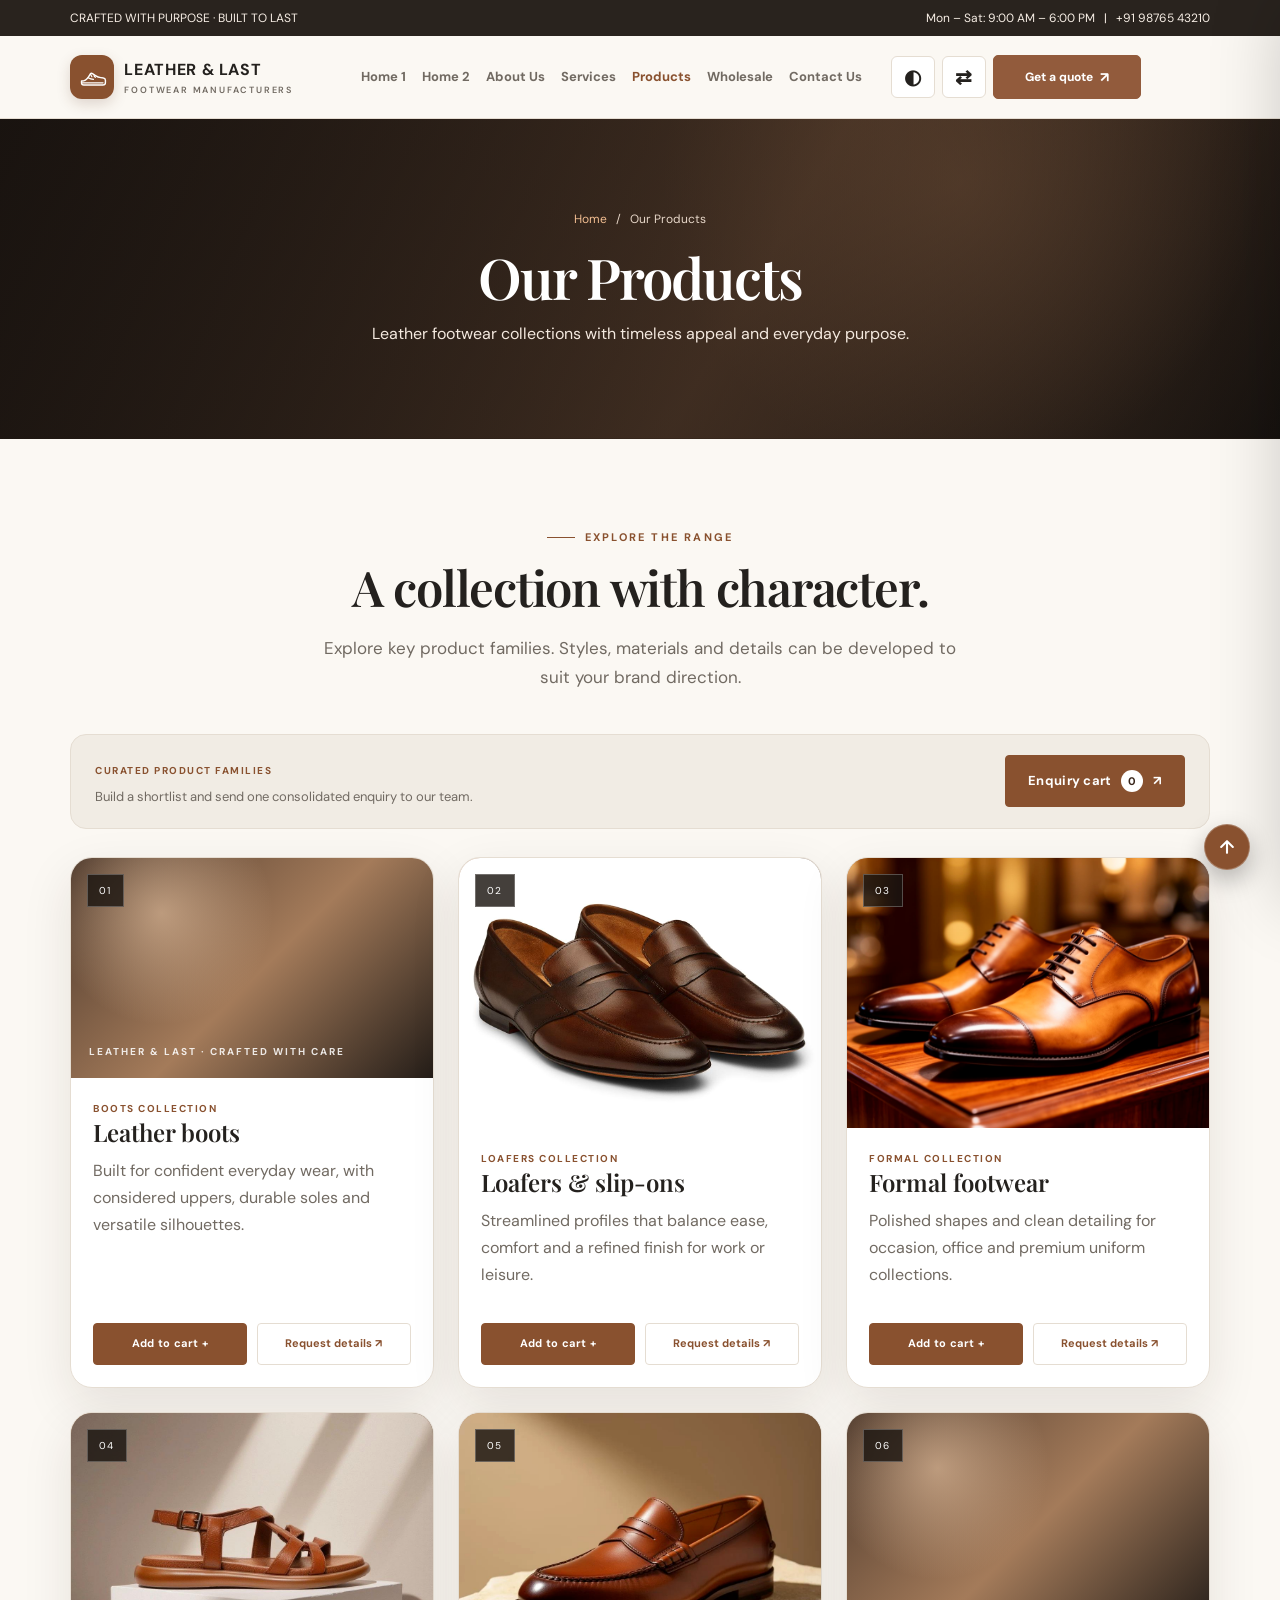
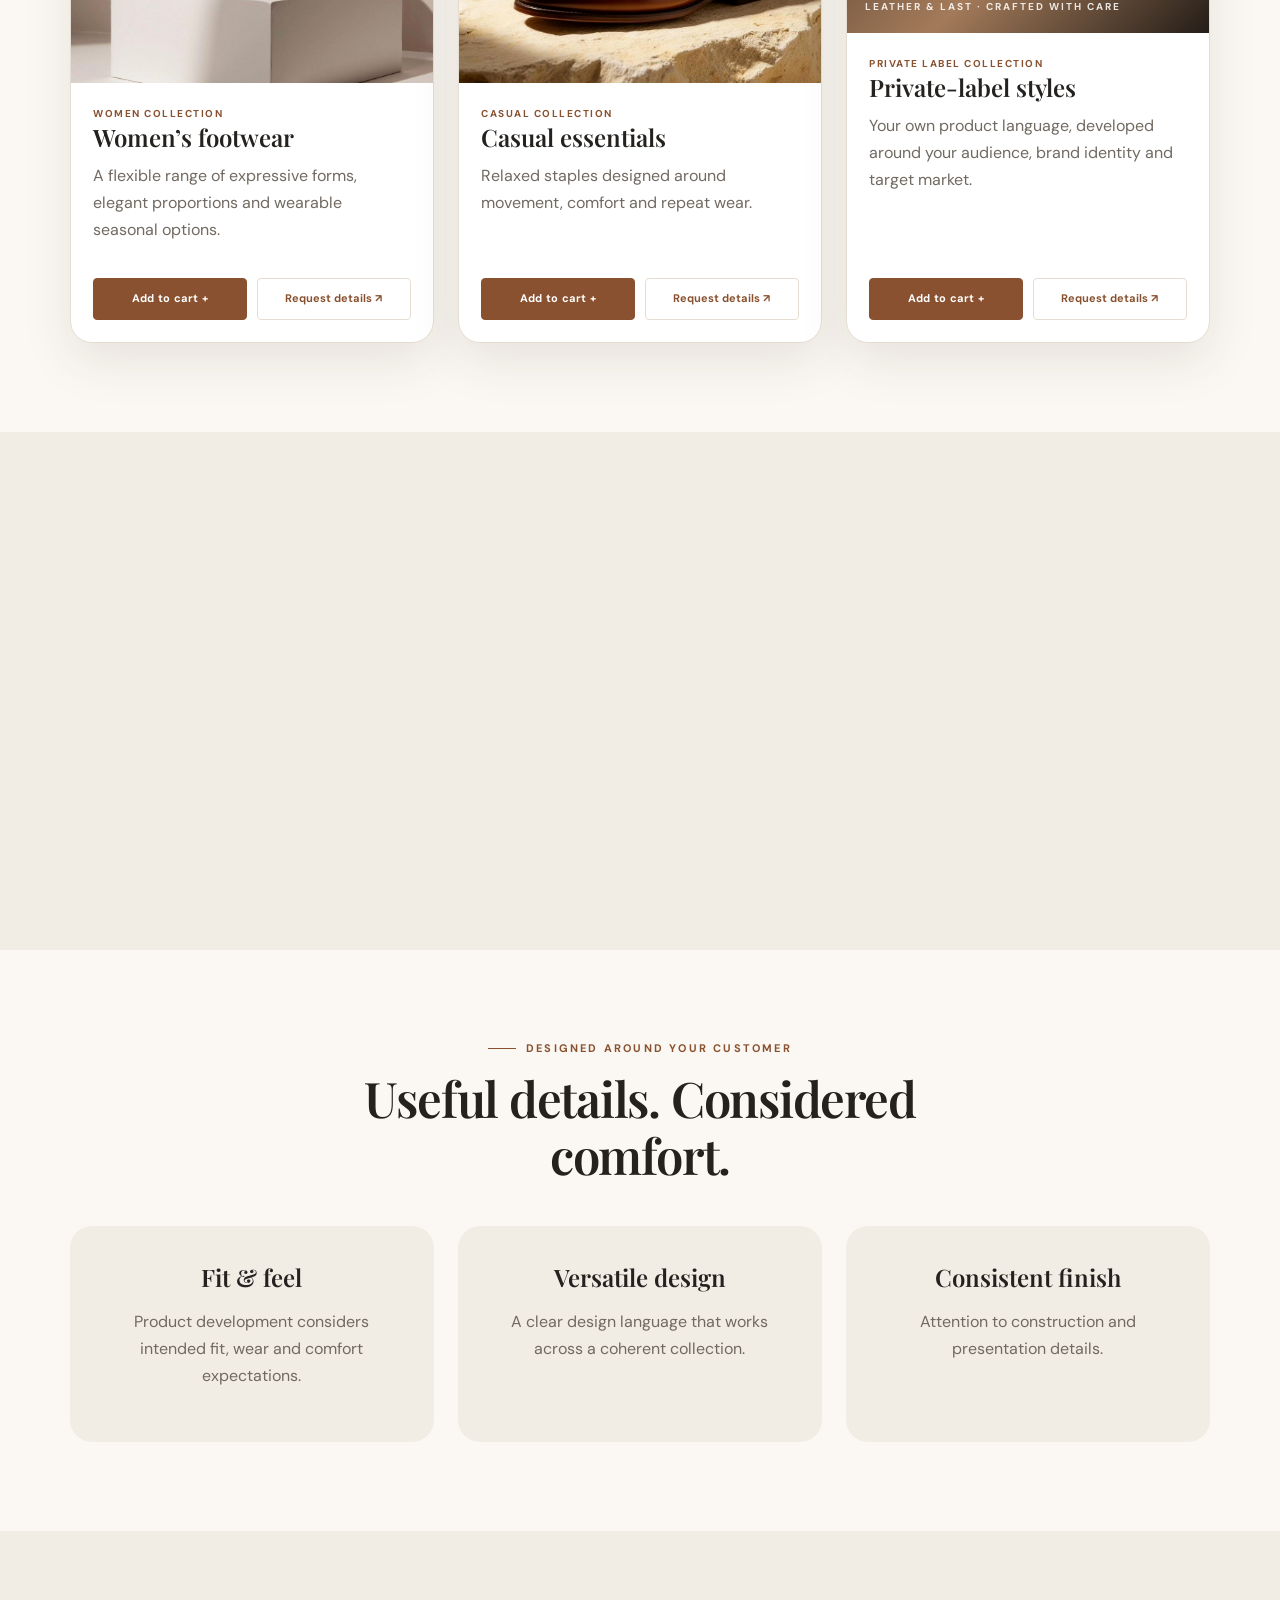
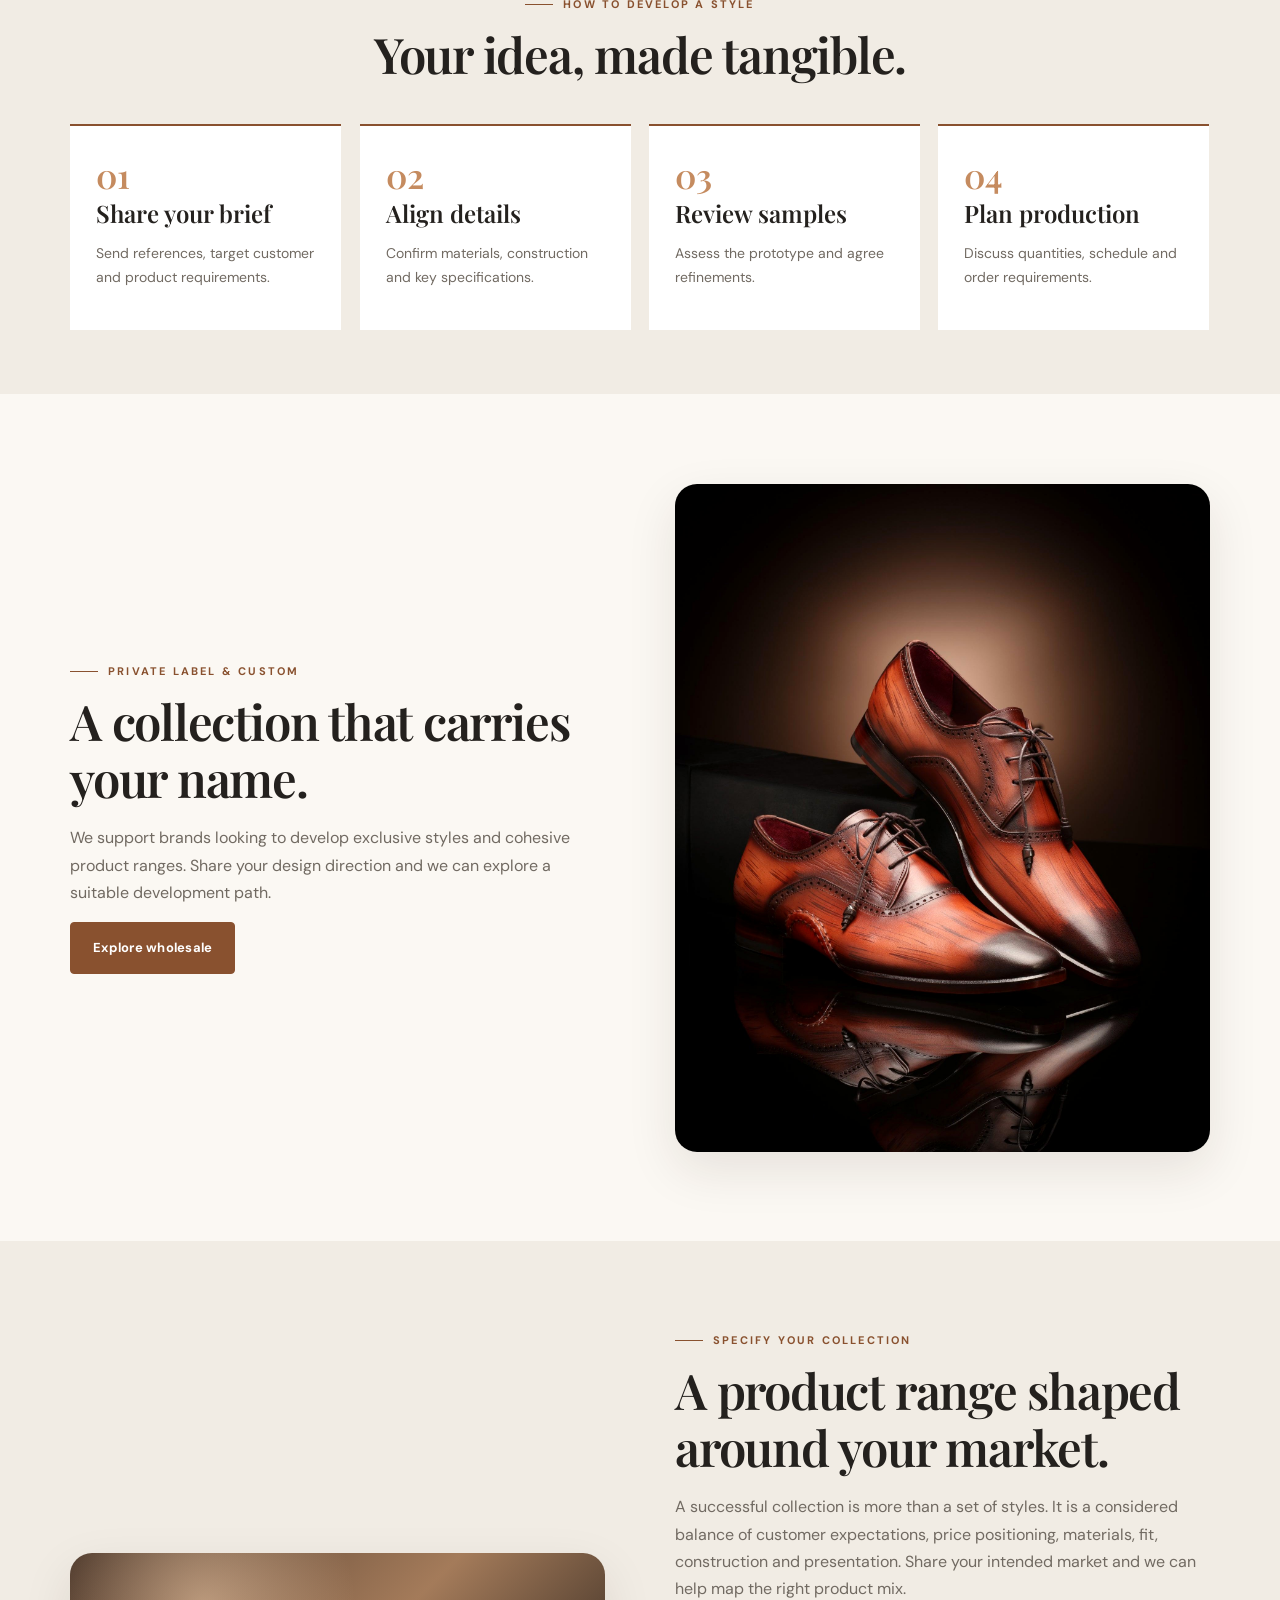
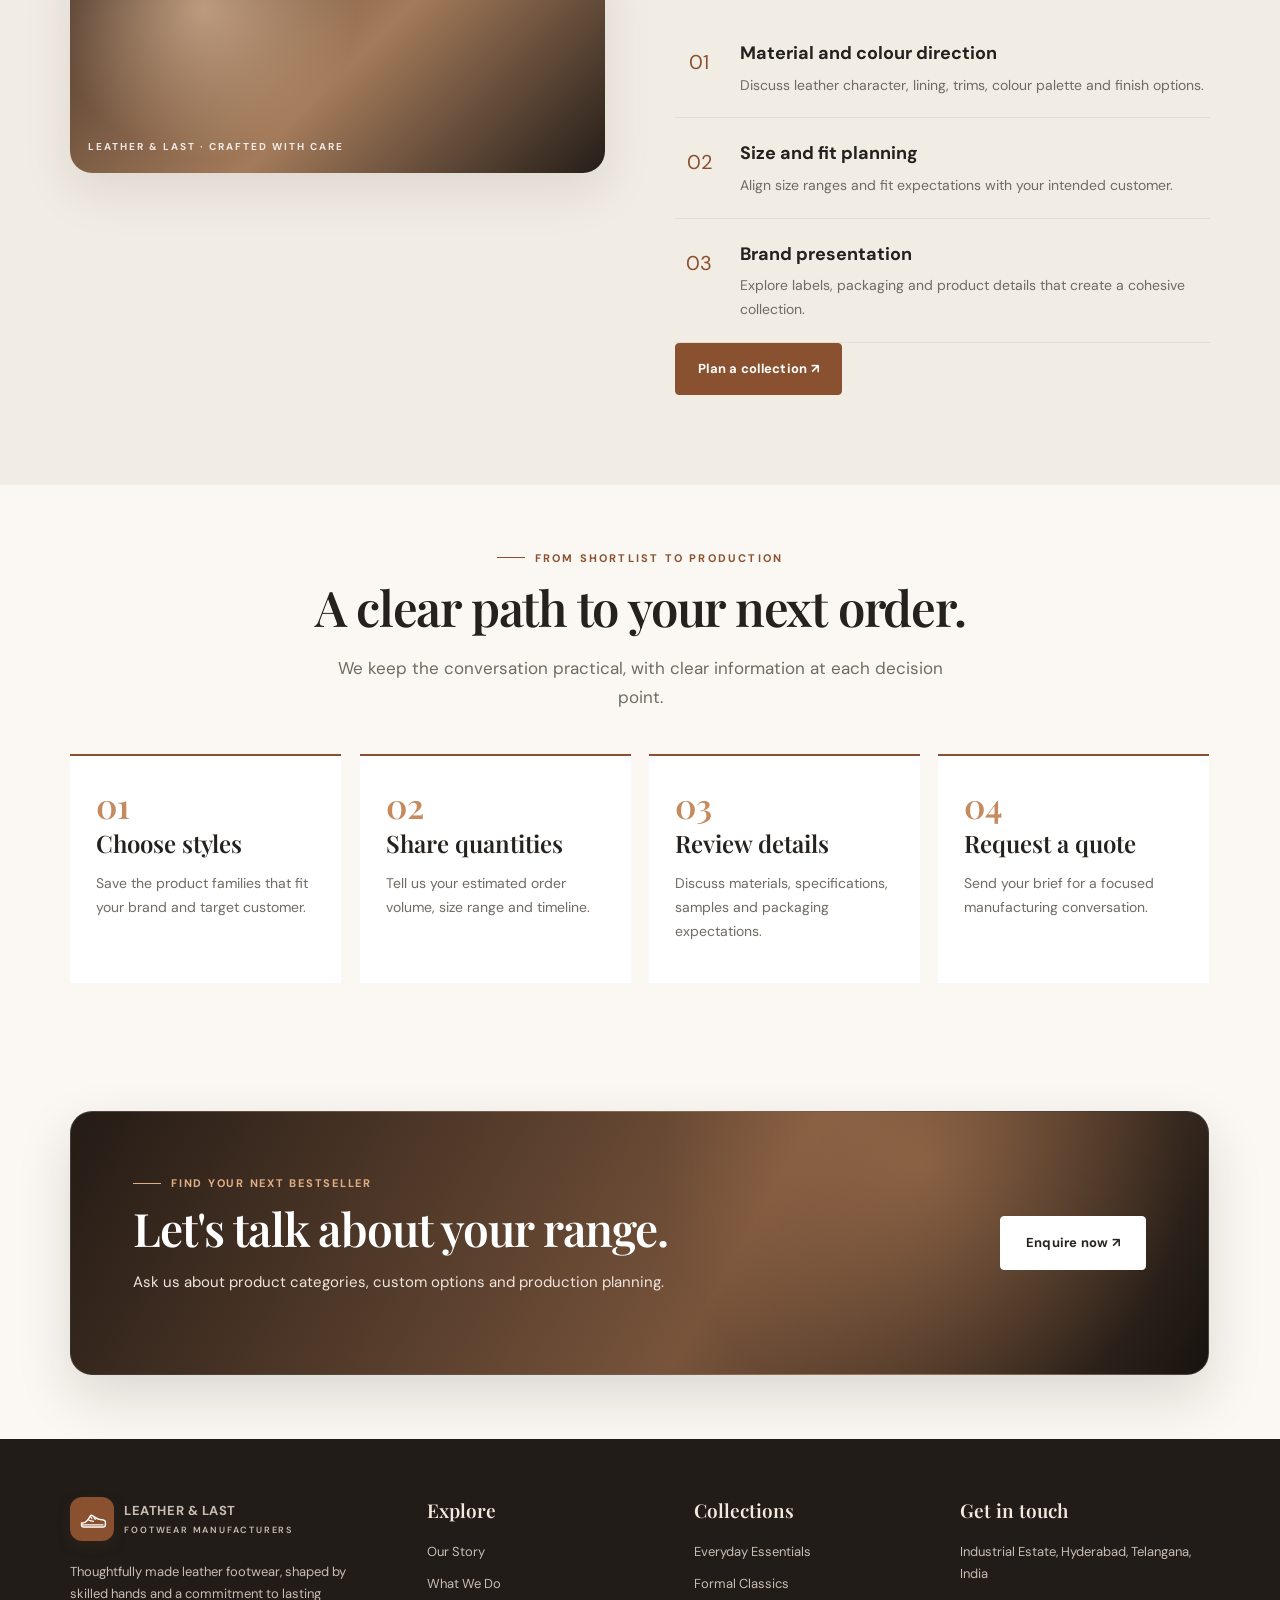
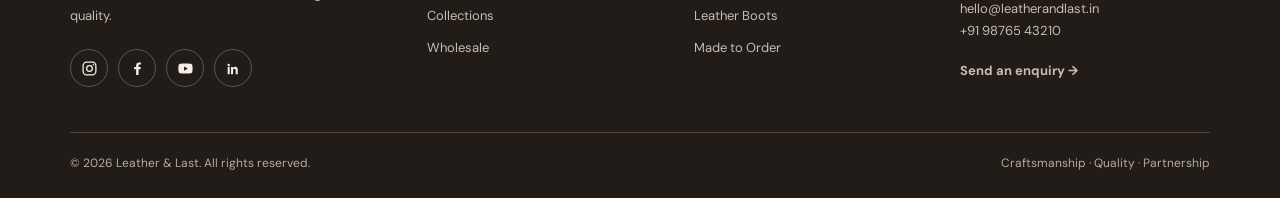
==== commit f4111dca: "fix(products): update hero background and boots card image to authentic leather footwear photography" ====
--- a/products.html
+++ b/products.html
@@ -2,7 +2,7 @@
 <button class="tool" id="themeBtn" aria-label="Toggle light and dark theme" title="Toggle theme"><span class="tool-symbol" aria-hidden="true">◐</span><span class="tool-label">Theme</span></button>
 <button class="tool" id="rtlBtn" aria-label="Switch text direction" title="Switch LTR and RTL"><span class="tool-symbol rtl-symbol" aria-hidden="true">⇄</span><span class="tool-label">LTR / RTL</span></button>
 <a class="nav-contact" href="contact.html#contactForm">Get a quote <span>↗</span></a>
-</div></nav><div class="navtools"><button class="menu-btn" id="menuBtn" aria-label="Open menu" aria-expanded="false">☰</button></div></div></header><main><section class="page-hero" style="background-image:url('https://images.unsplash.com/photo-1550399105-c4db5fb85c18?auto=format&fit=crop&w=1800&q=88')"><div class="container"><div class="crumb"><a href="index.html">Home</a> &nbsp; / &nbsp; Our Products</div><h1 class="display">Our Products</h1><p>Leather footwear collections with timeless appeal and everyday purpose.</p></div></section><section class="section"><div class="container"><div class="section-head center"><span class="eyebrow">EXPLORE THE RANGE</span><h2 class="h2">A collection with character.</h2><p class="lead" style="margin:auto">Explore key product families. Styles, materials and details can be developed to suit your brand direction.</p></div><div class="product-toolbar"><div><span class="tag">CURATED PRODUCT FAMILIES</span><p class="muted">Build a shortlist and send one consolidated enquiry to our team.</p></div><button class="btn cart-open" type="button">Enquiry cart <span class="cart-count">0</span> <span aria-hidden="true">↗</span></button></div><div class="grid three product-grid"><article class="card reveal product-card"><div class="product-image"><img src="https://images.unsplash.com/photo-1638247025967-b4e38f787b76?auto=format&fit=crop&w=1600&q=88" alt="Hand-burnished leather Chelsea boots" loading="lazy"><span class="product-index">01</span></div><div class="card-body"><span class="tag">BOOTS COLLECTION</span><h3 class="h3">Leather boots</h3><p>Built for confident everyday wear, with considered uppers, durable soles and versatile silhouettes.</p><div class="product-actions"><button class="btn add-cart" type="button" data-product="Leather boots">Add to cart +</button><a class="link-arrow" href="contact.html?product=1">Request details ↗</a></div></div></article><article class="card reveal product-card"><div class="product-image"><img src="assets/images/image-14.png" alt="Classic saddle brown leather penny loafers" loading="lazy"><span class="product-index">02</span></div><div class="card-body"><span class="tag">LOAFERS COLLECTION</span><h3 class="h3">Loafers & slip-ons</h3><p>Streamlined profiles that balance ease, comfort and a refined finish for work or leisure.</p><div class="product-actions"><button class="btn add-cart" type="button" data-product="Loafers & slip-ons">Add to cart +</button><a class="link-arrow" href="contact.html?product=2">Request details ↗</a></div></div></article><article class="card reveal product-card"><div class="product-image"><img src="assets/images/image-3.png" alt="Polished tan leather dress shoes" loading="lazy"><span class="product-index">03</span></div><div class="card-body"><span class="tag">FORMAL COLLECTION</span><h3 class="h3">Formal footwear</h3><p>Polished shapes and clean detailing for occasion, office and premium uniform collections.</p><div class="product-actions"><button class="btn add-cart" type="button" data-product="Formal footwear">Add to cart +</button><a class="link-arrow" href="contact.html?product=3">Request details ↗</a></div></div></article><article class="card reveal product-card"><div class="product-image"><img src="assets/images/image-16.png" alt="Premium tan leather strappy sandals" loading="lazy"><span class="product-index">04</span></div><div class="card-body"><span class="tag">WOMEN COLLECTION</span><h3 class="h3">Women’s footwear</h3><p>A flexible range of expressive forms, elegant proportions and wearable seasonal options.</p><div class="product-actions"><button class="btn add-cart" type="button" data-product="Women’s footwear">Add to cart +</button><a class="link-arrow" href="contact.html?product=4">Request details ↗</a></div></div></article><article class="card reveal product-card"><div class="product-image"><img src="assets/images/image-17.png" alt="Refined tan leather casual penny loafer" loading="lazy"><span class="product-index">05</span></div><div class="card-body"><span class="tag">CASUAL COLLECTION</span><h3 class="h3">Casual essentials</h3><p>Relaxed staples designed around movement, comfort and repeat wear.</p><div class="product-actions"><button class="btn add-cart" type="button" data-product="Casual essentials">Add to cart +</button><a class="link-arrow" href="contact.html?product=5">Request details ↗</a></div></div></article><article class="card reveal product-card"><div class="product-image"><img src="https://images.unsplash.com/photo-1614252369475-531eba835eb1?auto=format&fit=crop&w=1600&q=88" alt="Double monk strap burnished leather shoes" loading="lazy"><span class="product-index">06</span></div><div class="card-body"><span class="tag">PRIVATE LABEL COLLECTION</span><h3 class="h3">Private-label styles</h3><p>Your own product language, developed around your audience, brand identity and target market.</p><div class="product-actions"><button class="btn add-cart" type="button" data-product="Private-label styles">Add to cart +</button><a class="link-arrow" href="contact.html?product=6">Request details ↗</a></div></div></article></div></div></section>
+</div></nav><div class="navtools"><button class="menu-btn" id="menuBtn" aria-label="Open menu" aria-expanded="false">☰</button></div></div></header><main><section class="page-hero" style="background-image:url('https://images.pexels.com/photos/11588303/pexels-photo-11588303.jpeg?auto=compress&cs=tinysrgb&w=1800')"><div class="container"><div class="crumb"><a href="index.html">Home</a> &nbsp; / &nbsp; Our Products</div><h1 class="display">Our Products</h1><p>Leather footwear collections with timeless appeal and everyday purpose.</p></div></section><section class="section"><div class="container"><div class="section-head center"><span class="eyebrow">EXPLORE THE RANGE</span><h2 class="h2">A collection with character.</h2><p class="lead" style="margin:auto">Explore key product families. Styles, materials and details can be developed to suit your brand direction.</p></div><div class="product-toolbar"><div><span class="tag">CURATED PRODUCT FAMILIES</span><p class="muted">Build a shortlist and send one consolidated enquiry to our team.</p></div><button class="btn cart-open" type="button">Enquiry cart <span class="cart-count">0</span> <span aria-hidden="true">↗</span></button></div><div class="grid three product-grid"><article class="card reveal product-card"><div class="product-image"><img src="https://images.pexels.com/photos/5318880/pexels-photo-5318880.jpeg?auto=compress&cs=tinysrgb&w=1600" alt="Handcrafted brown leather lace-up boots" loading="lazy"><span class="product-index">01</span></div><div class="card-body"><span class="tag">BOOTS COLLECTION</span><h3 class="h3">Leather boots</h3><p>Built for confident everyday wear, with considered uppers, durable soles and versatile silhouettes.</p><div class="product-actions"><button class="btn add-cart" type="button" data-product="Leather boots">Add to cart +</button><a class="link-arrow" href="contact.html?product=1">Request details ↗</a></div></div></article><article class="card reveal product-card"><div class="product-image"><img src="assets/images/image-14.png" alt="Classic saddle brown leather penny loafers" loading="lazy"><span class="product-index">02</span></div><div class="card-body"><span class="tag">LOAFERS COLLECTION</span><h3 class="h3">Loafers & slip-ons</h3><p>Streamlined profiles that balance ease, comfort and a refined finish for work or leisure.</p><div class="product-actions"><button class="btn add-cart" type="button" data-product="Loafers & slip-ons">Add to cart +</button><a class="link-arrow" href="contact.html?product=2">Request details ↗</a></div></div></article><article class="card reveal product-card"><div class="product-image"><img src="assets/images/image-3.png" alt="Polished tan leather dress shoes" loading="lazy"><span class="product-index">03</span></div><div class="card-body"><span class="tag">FORMAL COLLECTION</span><h3 class="h3">Formal footwear</h3><p>Polished shapes and clean detailing for occasion, office and premium uniform collections.</p><div class="product-actions"><button class="btn add-cart" type="button" data-product="Formal footwear">Add to cart +</button><a class="link-arrow" href="contact.html?product=3">Request details ↗</a></div></div></article><article class="card reveal product-card"><div class="product-image"><img src="assets/images/image-16.png" alt="Premium tan leather strappy sandals" loading="lazy"><span class="product-index">04</span></div><div class="card-body"><span class="tag">WOMEN COLLECTION</span><h3 class="h3">Women’s footwear</h3><p>A flexible range of expressive forms, elegant proportions and wearable seasonal options.</p><div class="product-actions"><button class="btn add-cart" type="button" data-product="Women’s footwear">Add to cart +</button><a class="link-arrow" href="contact.html?product=4">Request details ↗</a></div></div></article><article class="card reveal product-card"><div class="product-image"><img src="assets/images/image-17.png" alt="Refined tan leather casual penny loafer" loading="lazy"><span class="product-index">05</span></div><div class="card-body"><span class="tag">CASUAL COLLECTION</span><h3 class="h3">Casual essentials</h3><p>Relaxed staples designed around movement, comfort and repeat wear.</p><div class="product-actions"><button class="btn add-cart" type="button" data-product="Casual essentials">Add to cart +</button><a class="link-arrow" href="contact.html?product=5">Request details ↗</a></div></div></article><article class="card reveal product-card"><div class="product-image"><img src="https://images.unsplash.com/photo-1614252369475-531eba835eb1?auto=format&fit=crop&w=1600&q=88" alt="Double monk strap burnished leather shoes" loading="lazy"><span class="product-index">06</span></div><div class="card-body"><span class="tag">PRIVATE LABEL COLLECTION</span><h3 class="h3">Private-label styles</h3><p>Your own product language, developed around your audience, brand identity and target market.</p><div class="product-actions"><button class="btn add-cart" type="button" data-product="Private-label styles">Add to cart +</button><a class="link-arrow" href="contact.html?product=6">Request details ↗</a></div></div></article></div></div></section>
 <section class="section tight" style="background:var(--surface2)"><div class="container split"><div class="photo reveal"><img src="assets/images/image-8.png" alt="Bespoke leather dress shoes displaying grain, calfskin and suede textures"></div><div class="reveal"><span class="eyebrow">MATERIALS & FINISHES</span><h2 class="h2">A finish that feels like your brand.</h2><p class="muted">From smooth and refined to textured and rugged, material and finish choices help define the character of a shoe. We can discuss colour, surface, lining, sole and trim combinations as part of development.</p></div></div></section>
 <section class="section"><div class="container"><div class="section-head center"><span class="eyebrow">DESIGNED AROUND YOUR CUSTOMER</span><h2 class="h2">Useful details. Considered comfort.</h2></div><div class="grid three"><div class="testimonial reveal"><h3 class="h3">Fit & feel</h3><p class="muted">Product development considers intended fit, wear and comfort expectations.</p></div><div class="testimonial reveal"><h3 class="h3">Versatile design</h3><p class="muted">A clear design language that works across a coherent collection.</p></div><div class="testimonial reveal"><h3 class="h3">Consistent finish</h3><p class="muted">Attention to construction and presentation details.</p></div></div></div></section>
 <section class="section tight" style="background:var(--surface2)"><div class="container"><div class="section-head center"><span class="eyebrow">HOW TO DEVELOP A STYLE</span><h2 class="h2">Your idea, made tangible.</h2></div><div class="process"><div class="step reveal"><b>01</b><h3 class="h3">Share your brief</h3><p>Send references, target customer and product requirements.</p></div><div class="step reveal"><b>02</b><h3 class="h3">Align details</h3><p>Confirm materials, construction and key specifications.</p></div><div class="step reveal"><b>03</b><h3 class="h3">Review samples</h3><p>Assess the prototype and agree refinements.</p></div><div class="step reveal"><b>04</b><h3 class="h3">Plan production</h3><p>Discuss quantities, schedule and order requirements.</p></div></div></div></section>
--- a/assets/style.css
+++ b/assets/style.css
@@ -1,5 +1,5 @@
 @import url('https://fonts.googleapis.com/css2?family=DM+Sans:wght@400;500;600;700&family=Playfair+Display:wght@500;600;700&display=swap');
-:root{--bg:#fbf8f3;--surface:#fff;--surface2:#f1ece4;--text:#24211e;--muted:#716a62;--line:#e5ddd2;--accent:#9b603b;--accent2:#c58b5f;--nav:#fbf8f3;--shadow:0 18px 50px rgba(45,31,20,.10);--radius:22px}*{box-sizing:border-box}html{scroll-behavior:smooth;scroll-padding-top:90px}body{margin:0;background:var(--bg);color:var(--text);font:16px/1.7 'DM Sans',sans-serif;transition:background .25s,color .25s}body.dark{--bg:#171614;--surface:#22201d;--surface2:#2b2824;--text:#f6f0e8;--muted:#c0b5a8;--line:#3c3731;--nav:#1c1a17;--shadow:0 18px 50px rgba(0,0,0,.28);--accent:#d39a70;--accent2:#e3b28d}body[dir=rtl]{font-family:'DM Sans',sans-serif}a{color:inherit;text-decoration:none}img{display:block;max-width:100%;width:100%;object-fit:cover}button,input,textarea,select{font:inherit}.container{width:min(1160px,calc(100% - 44px));margin:auto}.topline{background:#29231e;color:#f7eee5;font-size:12px;padding:8px 0}.topline .container{display:flex;justify-content:space-between;gap:20px}.header{position:sticky;top:0;z-index:50;background:var(--nav);border-bottom:1px solid var(--line);backdrop-filter:blur(16px)}.navwrap{height:82px;display:flex;align-items:center;justify-content:space-between;gap:20px}.brand{display:flex;align-items:center;gap:11px;font-weight:700;letter-spacing:.04em}.brandmark{width:42px;height:42px;border-radius:50%;display:grid;place-items:center;background:var(--accent);color:white;font-family:Georgia;font-size:21px}.brand small{display:block;font-size:9px;letter-spacing:.2em;color:var(--muted);font-weight:600}.navlinks{display:flex;align-items:center;gap:24px;font-size:13px;font-weight:700}.navlinks a{color:var(--muted);transition:.2s}.navlinks a:hover,.navlinks a.active{color:var(--accent)}.navtools{display:flex;align-items:center;gap:8px}.tool,.menu-btn{border:1px solid var(--line);background:var(--surface);color:var(--text);border-radius:50px;padding:9px 12px;cursor:pointer;font-size:12px}.menu-btn{display:none}.btn{display:inline-flex;align-items:center;justify-content:center;gap:10px;padding:14px 22px;border-radius:4px;background:var(--accent);color:#fff;border:1px solid var(--accent);font-weight:700;font-size:13px;letter-spacing:.02em;transition:.25s;cursor:pointer}.btn:hover{background:var(--text);border-color:var(--text);transform:translateY(-2px)}.btn.outline{background:transparent;color:var(--text);border-color:var(--line)}.btn.light{background:#fff;color:#2a211b;border-color:#fff}.eyebrow{color:var(--accent);font-size:11px;font-weight:700;letter-spacing:.2em;text-transform:uppercase;display:flex;align-items:center;gap:10px}.eyebrow:before{content:'';width:28px;height:1px;background:currentColor}.center{text-align:center}.center .eyebrow{justify-content:center}.display{font:600 clamp(42px,6vw,76px)/1.08 'Playfair Display',serif;letter-spacing:-.035em;margin:18px 0}.h2{font:600 clamp(32px,4vw,49px)/1.16 'Playfair Display',serif;letter-spacing:-.025em;margin:12px 0 18px}.h3{font:600 24px/1.25 'Playfair Display',serif;margin:0 0 10px}.lead{font-size:17px;color:var(--muted);max-width:650px}.muted{color:var(--muted)}.section{padding:94px 0}.section.tight{padding:66px 0}.section-head{max-width:720px;margin-bottom:42px}.section-head.center{margin-left:auto;margin-right:auto}.hero{min-height:680px;display:flex;align-items:center;position:relative;color:white;background-size:cover;background-position:center;isolation:isolate}.hero:before{content:'';position:absolute;inset:0;background:linear-gradient(90deg,rgba(20,16,13,.82),rgba(20,16,13,.22));z-index:-1}.hero-content{max-width:710px;padding:100px 0}.hero .eyebrow{color:#e7b58d}.hero p{color:#eee2d7;max-width:560px;font-size:18px;margin:22px 0 32px}.hero .display{max-width:760px}.hero-actions{display:flex;gap:12px;flex-wrap:wrap}.hero-note{position:absolute;right:5%;bottom:44px;border-left:1px solid rgba(255,255,255,.55);padding-left:18px;font-size:12px;color:#f2e8df}.grid{display:grid;gap:24px}.grid.two{grid-template-columns:repeat(2,1fr)}.grid.three{grid-template-columns:repeat(3,1fr)}.grid.four{grid-template-columns:repeat(4,1fr)}.split{display:grid;grid-template-columns:1fr 1fr;gap:70px;align-items:center}.photo{border-radius:var(--radius);overflow:hidden;position:relative;box-shadow:var(--shadow)}.photo img{height:100%;min-height:390px;transition:transform .7s}.photo:hover img{transform:scale(1.04)}.photo.tall img{min-height:560px}.photo-caption{position:absolute;bottom:18px;left:18px;background:rgba(25,20,16,.82);color:white;padding:12px 16px;font-size:12px;letter-spacing:.06em}.card{background:var(--surface);border:1px solid var(--line);border-radius:var(--radius);overflow:hidden;box-shadow:var(--shadow);transition:transform .3s,border .3s}.card:hover{transform:translateY(-7px);border-color:var(--accent2)}.card img{height:245px}.card-body{padding:24px}.card-body p{color:var(--muted);margin:0 0 16px}.tag{font-size:10px;text-transform:uppercase;letter-spacing:.15em;color:var(--accent);font-weight:700}.link-arrow{color:var(--accent);font-size:13px;font-weight:700}.statband{background:var(--surface2);border-block:1px solid var(--line)}.stats{display:grid;grid-template-columns:repeat(4,1fr);gap:20px;padding:35px 0}.stat strong{font:600 42px 'Playfair Display';display:block}.stat span{font-size:12px;color:var(--muted);text-transform:uppercase;letter-spacing:.1em}.quote{font:italic 23px/1.5 'Playfair Display';max-width:800px;margin:0 auto 22px}.avatar{width:46px;height:46px;border-radius:50%;object-fit:cover}.testimonial{padding:36px;background:var(--surface2);border-radius:var(--radius);text-align:center}.cta{background:linear-gradient(110deg,rgba(31,23,18,.92),rgba(31,23,18,.62)),url(https://images.unsplash.com/photo-1586528116311-ad8dd3c8310d?auto=format&fit=crop&w=1200&q=85) center/cover;color:white;border-radius:var(--radius);padding:58px;display:flex;justify-content:space-between;align-items:center;gap:30px}.cta p{color:#e7d8cb;max-width:550px}.page-hero{min-height:350px;display:grid;place-items:center;text-align:center;color:white;background-size:cover;background-position:center;position:relative;isolation:isolate}.page-hero:before{content:'';position:absolute;inset:0;background:rgba(25,18,13,.66);z-index:-1}.page-hero .display{font-size:clamp(40px,5vw,60px);margin:10px 0}.crumb{font-size:12px;color:#e7d7c9}.crumb a{color:#f1bd91}.process{display:grid;grid-template-columns:repeat(4,1fr);gap:18px}.step{padding:26px;border-top:2px solid var(--accent);background:var(--surface)}.step b{font:600 34px 'Playfair Display';color:var(--accent2)}.step p{color:var(--muted);font-size:14px}.feature{display:flex;gap:17px;padding:20px 0;border-bottom:1px solid var(--line)}.feature-icon{width:48px;height:48px;flex:none;border-radius:50%;background:var(--surface2);display:grid;place-items:center;color:var(--accent);font-size:20px}.feature h3{font-size:18px;margin:0 0 5px}.feature p{margin:0;color:var(--muted);font-size:14px}.faq{max-width:850px;margin:auto}.faq details{background:var(--surface);border:1px solid var(--line);border-radius:12px;margin:12px 0;padding:19px 22px}.faq summary{font-weight:700;cursor:pointer}.faq details p{color:var(--muted);margin-bottom:0}.contact-grid{display:grid;grid-template-columns:.85fr 1.15fr;gap:28px}.contact-panel,.form-panel{background:var(--surface);border:1px solid var(--line);border-radius:var(--radius);padding:32px}.contact-item{padding:17px 0;border-bottom:1px solid var(--line)}.contact-item small{color:var(--muted);display:block}.contact-item strong{font-size:15px}.form-grid{display:grid;grid-template-columns:1fr 1fr;gap:16px}.field{display:flex;flex-direction:column;gap:7px}.field.full{grid-column:1/-1}.field label{font-size:12px;font-weight:700}.field input,.field textarea,.field select{width:100%;padding:13px 14px;border-radius:8px;border:1px solid var(--line);background:var(--bg);color:var(--text);outline:none}.field input:focus,.field textarea:focus{border-color:var(--accent)}.field textarea{min-height:120px;resize:vertical}.mapframe{width:100%;height:340px;border:0;border-radius:var(--radius);filter:grayscale(.25)}.footer{background:#211c18;color:#f3e9df;padding:68px 0 24px}.footer-grid{display:grid;grid-template-columns:1.4fr 1fr 1fr 1.1fr;gap:40px}.footer p,.footer a{color:#c9bdb2;font-size:13px}.footer h3{font:600 19px 'Playfair Display';margin:0 0 18px}.footer-links{display:grid;gap:10px}.footer-bottom{border-top:1px solid #51463c;margin-top:45px;padding-top:20px;display:flex;justify-content:space-between;color:#b9aa9d;font-size:12px}.reveal{opacity:0;transform:translateY(22px);transition:opacity .7s,transform .7s}.reveal.visible{opacity:1;transform:none}.badge{display:inline-block;background:var(--surface2);padding:6px 10px;border-radius:50px;font-size:11px;color:var(--accent);font-weight:700}.product-price{color:var(--accent);font-weight:700}.image-strip{display:grid;grid-template-columns:1.3fr .8fr .8fr;gap:15px}.image-strip img{height:260px;border-radius:15px}.image-strip img:first-child{height:360px}.notice{margin-top:15px;font-size:13px;color:var(--muted)}
+:root{--bg:#fbf8f3;--surface:#fff;--surface2:#f1ece4;--text:#24211e;--muted:#716a62;--line:#e5ddd2;--accent:#9b603b;--accent2:#c58b5f;--nav:#fbf8f3;--shadow:0 18px 50px rgba(45,31,20,.10);--radius:22px}*{box-sizing:border-box}html{scroll-behavior:smooth;scroll-padding-top:90px}body{margin:0;background:var(--bg);color:var(--text);font:16px/1.7 'DM Sans',sans-serif;transition:background .25s,color .25s}body.dark{--bg:#171614;--surface:#22201d;--surface2:#2b2824;--text:#f6f0e8;--muted:#c0b5a8;--line:#3c3731;--nav:#1c1a17;--shadow:0 18px 50px rgba(0,0,0,.28);--accent:#d39a70;--accent2:#e3b28d}body[dir=rtl]{font-family:'DM Sans',sans-serif}a{color:inherit;text-decoration:none}img{display:block;max-width:100%;width:100%;object-fit:cover}button,input,textarea,select{font:inherit}.container{width:min(1160px,calc(100% - 44px));margin:auto}.topline{background:#29231e;color:#f7eee5;font-size:12px;padding:8px 0}.topline .container{display:flex;justify-content:space-between;gap:20px}.header{position:sticky;top:0;z-index:50;background:var(--nav);border-bottom:1px solid var(--line);backdrop-filter:blur(16px)}.navwrap{height:82px;display:flex;align-items:center;justify-content:space-between;gap:20px}.brand{display:flex;align-items:center;gap:11px;font-weight:700;letter-spacing:.04em}.brandmark{width:42px;height:42px;border-radius:50%;display:grid;place-items:center;background:var(--accent);color:white;font-family:Georgia;font-size:21px}.brand small{display:block;font-size:9px;letter-spacing:.2em;color:var(--muted);font-weight:600}.navlinks{display:flex;align-items:center;gap:24px;font-size:13px;font-weight:700}.navlinks a{color:var(--muted);transition:.2s}.navlinks a:hover,.navlinks a.active{color:var(--accent)}.navtools{display:flex;align-items:center;gap:8px}.tool,.menu-btn{border:1px solid var(--line);background:var(--surface);color:var(--text);border-radius:50px;padding:9px 12px;cursor:pointer;font-size:12px}.menu-btn{display:none}.btn{display:inline-flex;align-items:center;justify-content:center;gap:10px;padding:14px 22px;border-radius:4px;background:var(--accent);color:#fff;border:1px solid var(--accent);font-weight:700;font-size:13px;letter-spacing:.02em;transition:.25s;cursor:pointer}.btn:hover{background:var(--text);border-color:var(--text);color:var(--bg);transform:translateY(-2px)}.btn:hover *{color:var(--bg)}.btn.outline{background:transparent;color:var(--text);border-color:var(--line)}.btn.outline:hover{background:var(--text);border-color:var(--text);color:var(--bg)}.btn.light{background:#fff;color:#2a211b;border-color:#fff}.btn.light:hover{background:var(--text);border-color:var(--text);color:var(--bg)}.eyebrow{color:var(--accent);font-size:11px;font-weight:700;letter-spacing:.2em;text-transform:uppercase;display:flex;align-items:center;gap:10px}.eyebrow:before{content:'';width:28px;height:1px;background:currentColor}.center{text-align:center}.center .eyebrow{justify-content:center}.display{font:600 clamp(42px,6vw,76px)/1.08 'Playfair Display',serif;letter-spacing:-.035em;margin:18px 0}.h2{font:600 clamp(32px,4vw,49px)/1.16 'Playfair Display',serif;letter-spacing:-.025em;margin:12px 0 18px}.h3{font:600 24px/1.25 'Playfair Display',serif;margin:0 0 10px}.lead{font-size:17px;color:var(--muted);max-width:650px}.muted{color:var(--muted)}.section{padding:94px 0}.section.tight{padding:66px 0}.section-head{max-width:720px;margin-bottom:42px}.section-head.center{margin-left:auto;margin-right:auto}.hero{min-height:680px;display:flex;align-items:center;position:relative;color:white;background-size:cover;background-position:center;isolation:isolate}.hero:before{content:'';position:absolute;inset:0;background:linear-gradient(90deg,rgba(20,16,13,.82),rgba(20,16,13,.22));z-index:-1}.hero-content{max-width:710px;padding:100px 0}.hero .eyebrow{color:#e7b58d}.hero p{color:#eee2d7;max-width:560px;font-size:18px;margin:22px 0 32px}.hero .display{max-width:760px}.hero-actions{display:flex;gap:12px;flex-wrap:wrap}.hero-note{position:absolute;right:5%;bottom:44px;border-left:1px solid rgba(255,255,255,.55);padding-left:18px;font-size:12px;color:#f2e8df}.grid{display:grid;gap:24px}.grid.two{grid-template-columns:repeat(2,1fr)}.grid.three{grid-template-columns:repeat(3,1fr)}.grid.four{grid-template-columns:repeat(4,1fr)}.split{display:grid;grid-template-columns:1fr 1fr;gap:70px;align-items:center}.photo{border-radius:var(--radius);overflow:hidden;position:relative;box-shadow:var(--shadow)}.photo img{height:100%;min-height:390px;transition:transform .7s}.photo:hover img{transform:scale(1.04)}.photo.tall img{min-height:560px}.photo-caption{position:absolute;bottom:18px;left:18px;background:rgba(25,20,16,.82);color:white;padding:12px 16px;font-size:12px;letter-spacing:.06em}.card{background:var(--surface);border:1px solid var(--line);border-radius:var(--radius);overflow:hidden;box-shadow:var(--shadow);transition:transform .3s,border .3s}.card:hover{transform:translateY(-7px);border-color:var(--accent2)}.card img{height:245px}.card-body{padding:24px}.card-body p{color:var(--muted);margin:0 0 16px}.tag{font-size:10px;text-transform:uppercase;letter-spacing:.15em;color:var(--accent);font-weight:700}.link-arrow{color:var(--accent);font-size:13px;font-weight:700}.statband{background:var(--surface2);border-block:1px solid var(--line)}.stats{display:grid;grid-template-columns:repeat(4,1fr);gap:20px;padding:35px 0}.stat strong{font:600 42px 'Playfair Display';display:block}.stat span{font-size:12px;color:var(--muted);text-transform:uppercase;letter-spacing:.1em}.quote{font:italic 23px/1.5 'Playfair Display';max-width:800px;margin:0 auto 22px}.avatar{width:46px;height:46px;border-radius:50%;object-fit:cover}.testimonial{padding:36px;background:var(--surface2);border-radius:var(--radius);text-align:center}.cta{background:linear-gradient(110deg,rgba(31,23,18,.92),rgba(31,23,18,.62)),url(https://images.unsplash.com/photo-1586528116311-ad8dd3c8310d?auto=format&fit=crop&w=1200&q=85) center/cover;color:white;border-radius:var(--radius);padding:58px;display:flex;justify-content:space-between;align-items:center;gap:30px}.cta p{color:#e7d8cb;max-width:550px}.page-hero{min-height:350px;display:grid;place-items:center;text-align:center;color:white;background-size:cover;background-position:center;position:relative;isolation:isolate}.page-hero:before{content:'';position:absolute;inset:0;background:rgba(25,18,13,.66);z-index:-1}.page-hero .display{font-size:clamp(40px,5vw,60px);margin:10px 0}.crumb{font-size:12px;color:#e7d7c9}.crumb a{color:#f1bd91}.process{display:grid;grid-template-columns:repeat(4,1fr);gap:18px}.step{padding:26px;border-top:2px solid var(--accent);background:var(--surface)}.step b{font:600 34px 'Playfair Display';color:var(--accent2)}.step p{color:var(--muted);font-size:14px}.feature{display:flex;gap:17px;padding:20px 0;border-bottom:1px solid var(--line)}.feature-icon{width:48px;height:48px;flex:none;border-radius:50%;background:var(--surface2);display:grid;place-items:center;color:var(--accent);font-size:20px}.feature h3{font-size:18px;margin:0 0 5px}.feature p{margin:0;color:var(--muted);font-size:14px}.faq{max-width:850px;margin:auto}.faq details{background:var(--surface);border:1px solid var(--line);border-radius:12px;margin:12px 0;padding:19px 22px}.faq summary{font-weight:700;cursor:pointer}.faq details p{color:var(--muted);margin-bottom:0}.contact-grid{display:grid;grid-template-columns:.85fr 1.15fr;gap:28px}.contact-panel,.form-panel{background:var(--surface);border:1px solid var(--line);border-radius:var(--radius);padding:32px}.contact-item{padding:17px 0;border-bottom:1px solid var(--line)}.contact-item small{color:var(--muted);display:block}.contact-item strong{font-size:15px}.form-grid{display:grid;grid-template-columns:1fr 1fr;gap:16px}.field{display:flex;flex-direction:column;gap:7px}.field.full{grid-column:1/-1}.field label{font-size:12px;font-weight:700}.field input,.field textarea,.field select{width:100%;padding:13px 14px;border-radius:8px;border:1px solid var(--line);background:var(--bg);color:var(--text);outline:none}.field input:focus,.field textarea:focus{border-color:var(--accent)}.field textarea{min-height:120px;resize:vertical}.mapframe{width:100%;height:340px;border:0;border-radius:var(--radius);filter:grayscale(.25)}.footer{background:#211c18;color:#f3e9df;padding:68px 0 24px}.footer-grid{display:grid;grid-template-columns:1.4fr 1fr 1fr 1.1fr;gap:40px}.footer p,.footer a{color:#c9bdb2;font-size:13px}.footer h3{font:600 19px 'Playfair Display';margin:0 0 18px}.footer-links{display:grid;gap:10px}.footer-bottom{border-top:1px solid #51463c;margin-top:45px;padding-top:20px;display:flex;justify-content:space-between;color:#b9aa9d;font-size:12px}.reveal{opacity:0;transform:translateY(22px);transition:opacity .7s,transform .7s}.reveal.visible{opacity:1;transform:none}.badge{display:inline-block;background:var(--surface2);padding:6px 10px;border-radius:50px;font-size:11px;color:var(--accent);font-weight:700}.product-price{color:var(--accent);font-weight:700}.image-strip{display:grid;grid-template-columns:1.3fr .8fr .8fr;gap:15px}.image-strip img{height:260px;border-radius:15px}.image-strip img:first-child{height:360px}.notice{margin-top:15px;font-size:13px;color:var(--muted)}
 @media(max-width:1000px){.navlinks{gap:13px;font-size:12px}.navtools .tool{padding:8px}.split{gap:35px}.footer-grid{grid-template-columns:repeat(2,1fr)}}
 @media(max-width:780px){.topline{display:none}.navwrap{height:72px}.menu-btn{display:inline-flex}.navlinks{display:none;position:absolute;top:72px;left:0;right:0;background:var(--nav);padding:18px 24px 25px;border-bottom:1px solid var(--line);flex-direction:column;align-items:stretch;gap:0;box-shadow:var(--shadow)}.navlinks.open{display:flex}.navlinks a{padding:12px 0;border-bottom:1px solid var(--line)}.navtools{margin-left:auto}.navtools .tool{font-size:11px}.hero{min-height:600px}.hero-content{padding:75px 0}.hero-note{display:none}.section{padding:70px 0}.grid.three,.grid.four{grid-template-columns:repeat(2,1fr)}.split{grid-template-columns:1fr;gap:30px}.photo img,.photo.tall img{min-height:300px;max-height:420px}.stats{grid-template-columns:repeat(2,1fr)}.process{grid-template-columns:repeat(2,1fr)}.contact-grid{grid-template-columns:1fr}.cta{padding:35px;display:block}.cta .btn{margin-top:10px}.page-hero{min-height:300px}}
 @media(max-width:520px){.container{width:min(100% - 30px,1160px)}.brand{font-size:12px}.brandmark{width:36px;height:36px}.navtools{gap:5px}.navtools .tool{padding:8px}.grid.two,.grid.three,.grid.four{grid-template-columns:1fr}.card img{height:230px}.display{font-size:43px}.hero p{font-size:16px}.hero-actions .btn{width:100%}.stats{gap:10px}.stat strong{font-size:34px}.process{grid-template-columns:1fr}.form-grid{grid-template-columns:1fr}.field.full{grid-column:auto}.footer-grid{grid-template-columns:1fr;gap:28px}.footer-bottom{display:block;line-height:2}.image-strip{grid-template-columns:1fr 1fr}.image-strip img,.image-strip img:first-child{height:180px}.image-strip img:first-child{grid-column:1/-1}.contact-panel,.form-panel{padding:23px}.section-head{margin-bottom:28px}}
@@ -780,7 +780,12 @@
   background:transparent!important;
 }
 .product-grid .product-card .product-actions .link-arrow:hover{
-  background:var(--surface2)!important;
+  background:var(--text)!important;
+  border-color:var(--text)!important;
+  color:var(--bg)!important;
+}
+.product-grid .product-card .product-actions .link-arrow:hover *{
+  color:var(--bg)!important;
 }
 @media(max-width:1000px){
   .product-grid{grid-template-columns:repeat(2,minmax(0,1fr))!important;gap:20px!important}
@@ -2032,7 +2037,11 @@
 .hero.hero-home-one .hero-btn-primary:hover {
   background: var(--text) !important;
   border-color: var(--text) !important;
+  color: var(--bg) !important;
   transform: translateY(-2px) !important;
+}
+.hero.hero-home-one .hero-btn-primary:hover * {
+  color: var(--bg) !important;
 }
 
 .hero.hero-home-one .hero-btn-secondary {
@@ -2304,3 +2313,106 @@
     transform: none !important;
   }
 }
+
+/* ==========================================================================
+   V16: Accessible High-Contrast Button Hover States in Dark Theme
+   Fixes invisible text on hover across products, cards, hero & all pages
+   ========================================================================== */
+body.dark .btn:hover,
+body.dark button.btn:hover,
+body.dark a.btn:hover,
+body.dark .btn.outline:hover,
+body.dark .btn.light:hover,
+body.dark .hero.hero-home-one .hero-btn-primary:hover,
+body.dark .hero.hero-home-one .hero-btn-secondary:hover,
+body.dark .product-grid .product-card .product-actions .add-cart:hover,
+body.dark .product-grid .product-card .product-actions .link-arrow:hover,
+body.dark .product-toolbar .btn:hover,
+body.dark .cart-drawer .btn:hover,
+body.dark .cart-drawer .btn.outline:hover,
+body.dark .cart-foot .btn:hover,
+body.dark .form-panel .btn:hover,
+body.dark .cta .btn:hover,
+body.dark .craft-story-actions .btn:hover,
+body.dark .hero-actions .btn:hover {
+  background: #f6f0e8 !important;
+  border-color: #f6f0e8 !important;
+  color: #171614 !important;
+  box-shadow: 0 8px 24px rgba(0, 0, 0, 0.45) !important;
+}
+
+body.dark .btn:hover *,
+body.dark button.btn:hover *,
+body.dark a.btn:hover *,
+body.dark .btn.outline:hover *,
+body.dark .btn.light:hover *,
+body.dark .product-grid .product-card .product-actions .add-cart:hover *,
+body.dark .product-grid .product-card .product-actions .link-arrow:hover *,
+body.dark .hero.hero-home-one .hero-btn-primary:hover *,
+body.dark .hero.hero-home-one .hero-btn-secondary:hover *,
+body.dark .product-toolbar .btn:hover *,
+body.dark .cart-drawer .btn:hover *,
+body.dark .cart-foot .btn:hover *,
+body.dark .form-panel .btn:hover *,
+body.dark .cta .btn:hover * {
+  color: #171614 !important;
+}
+
+/* Enquiry Cart badge inverted color when parent cart-open button is hovered */
+body.dark .btn.cart-open:hover .cart-count {
+  background: #171614 !important;
+  color: #f6f0e8 !important;
+}
+
+/* Cart drawer secondary controls hover */
+body.dark .cart-close:hover,
+body.dark .qty-control button:hover {
+  background: #f6f0e8 !important;
+  border-color: #f6f0e8 !important;
+  color: #171614 !important;
+}
+
+/* Header CTA and tool buttons in dark theme */
+body.dark .nav-contact:hover {
+  background: #f6f0e8 !important;
+  border-color: #f6f0e8 !important;
+  color: #171614 !important;
+}
+body.dark .nav-contact:hover * {
+  color: #171614 !important;
+}
+
+body.dark .tool:hover,
+body.dark .menu-btn:hover {
+  background: var(--surface2) !important;
+  border-color: var(--accent) !important;
+  color: var(--text) !important;
+}
+
+/* ==========================================================================
+   V17: 2x2 Card Alignment for Process Steps Section on 1024px Viewports
+   Applies across all pages (home-2, about, services, products, wholesale)
+   ========================================================================== */
+@media (max-width: 1050px) {
+  .process,
+  .grid.four {
+    grid-template-columns: repeat(2, minmax(0, 1fr)) !important;
+    gap: 22px !important;
+  }
+  .process .step {
+    display: flex !important;
+    flex-direction: column !important;
+    height: 100% !important;
+    box-sizing: border-box !important;
+  }
+}
+
+@media (max-width: 520px) {
+  .process,
+  .grid.four {
+    grid-template-columns: 1fr !important;
+    gap: 16px !important;
+  }
+}
+
+
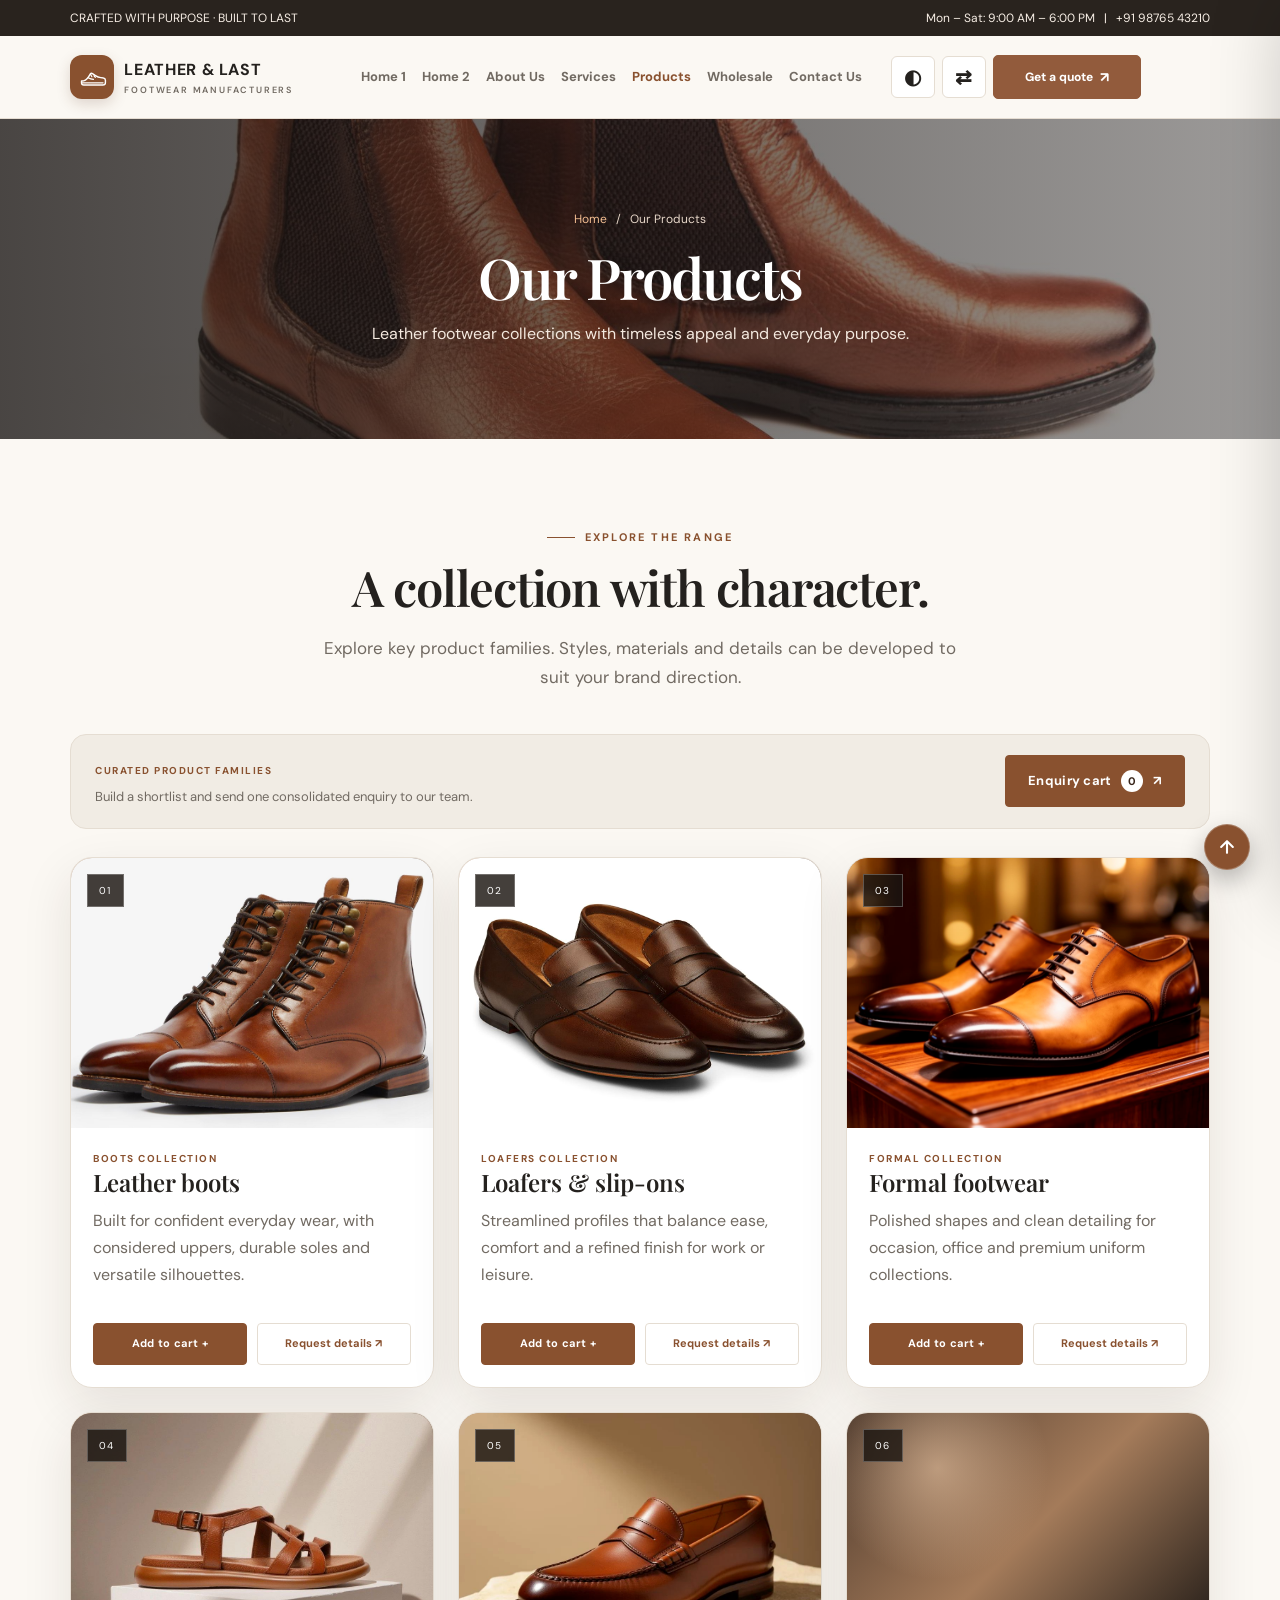
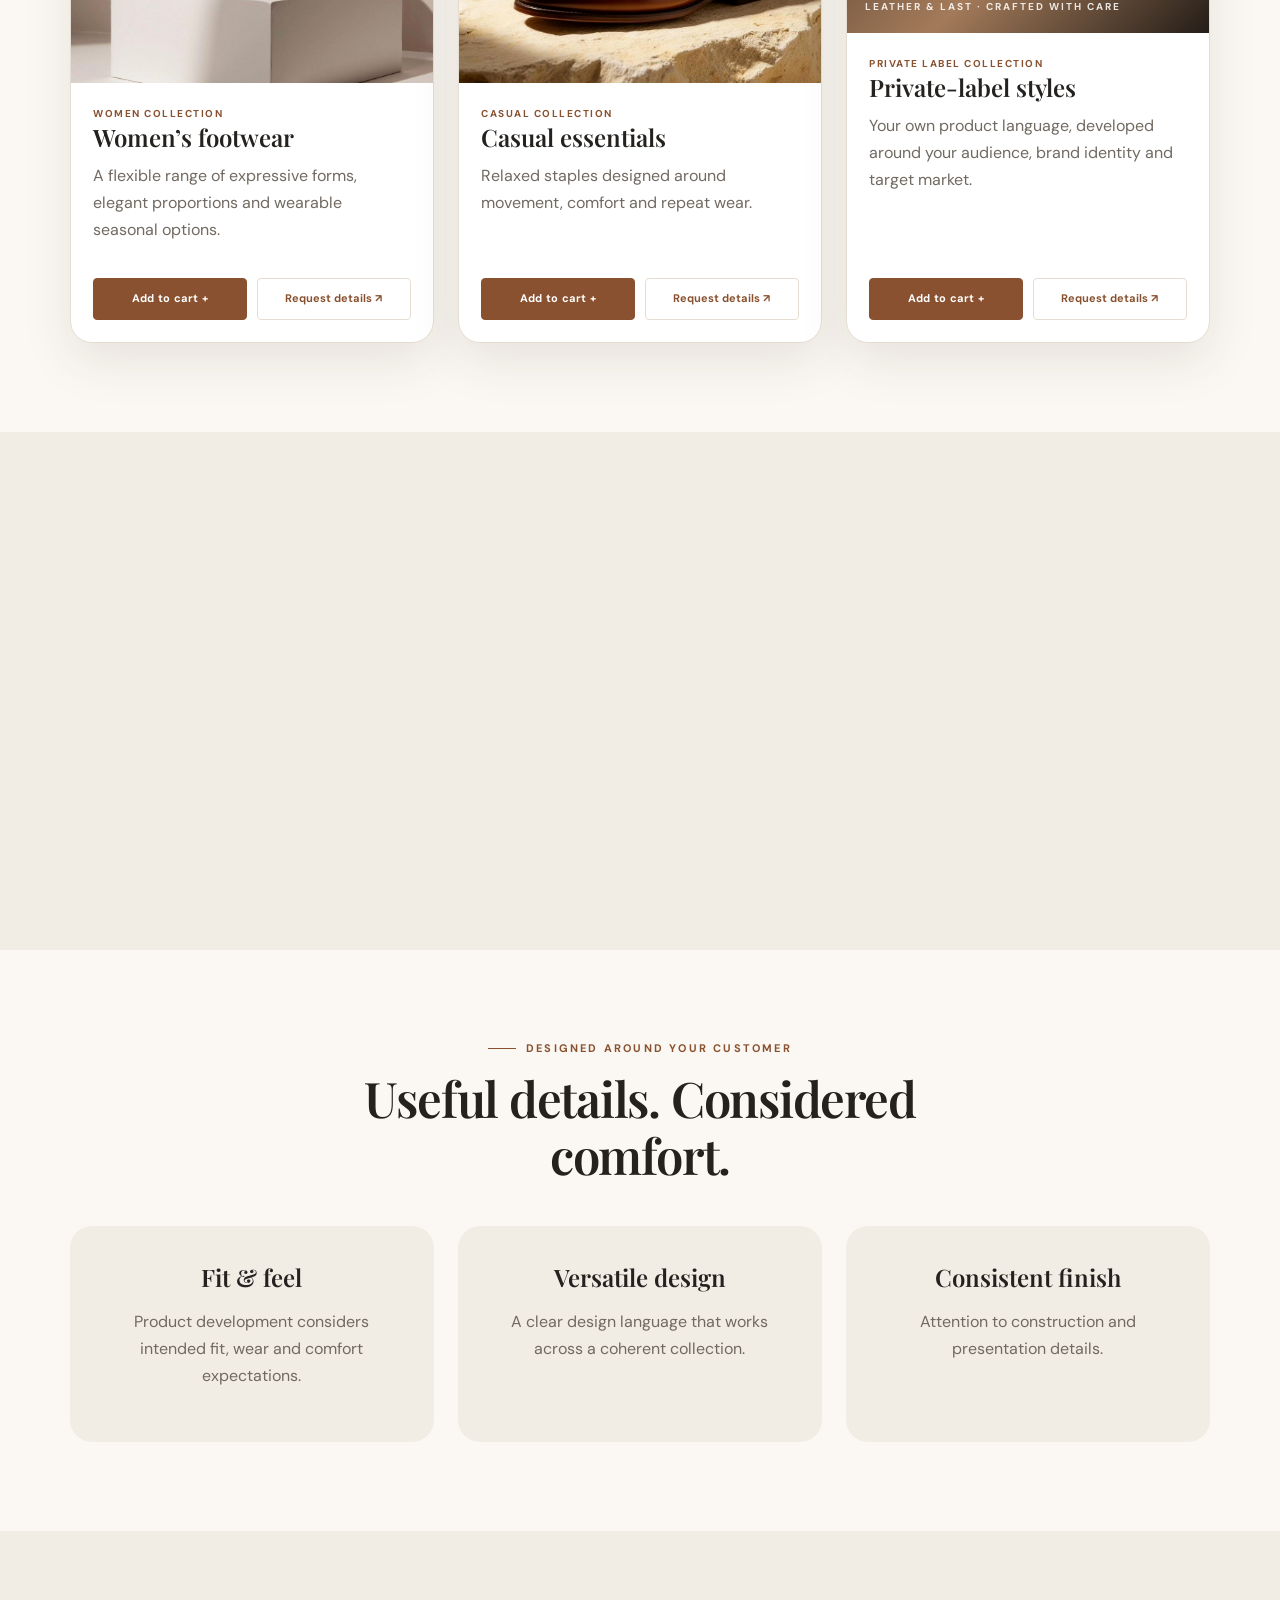
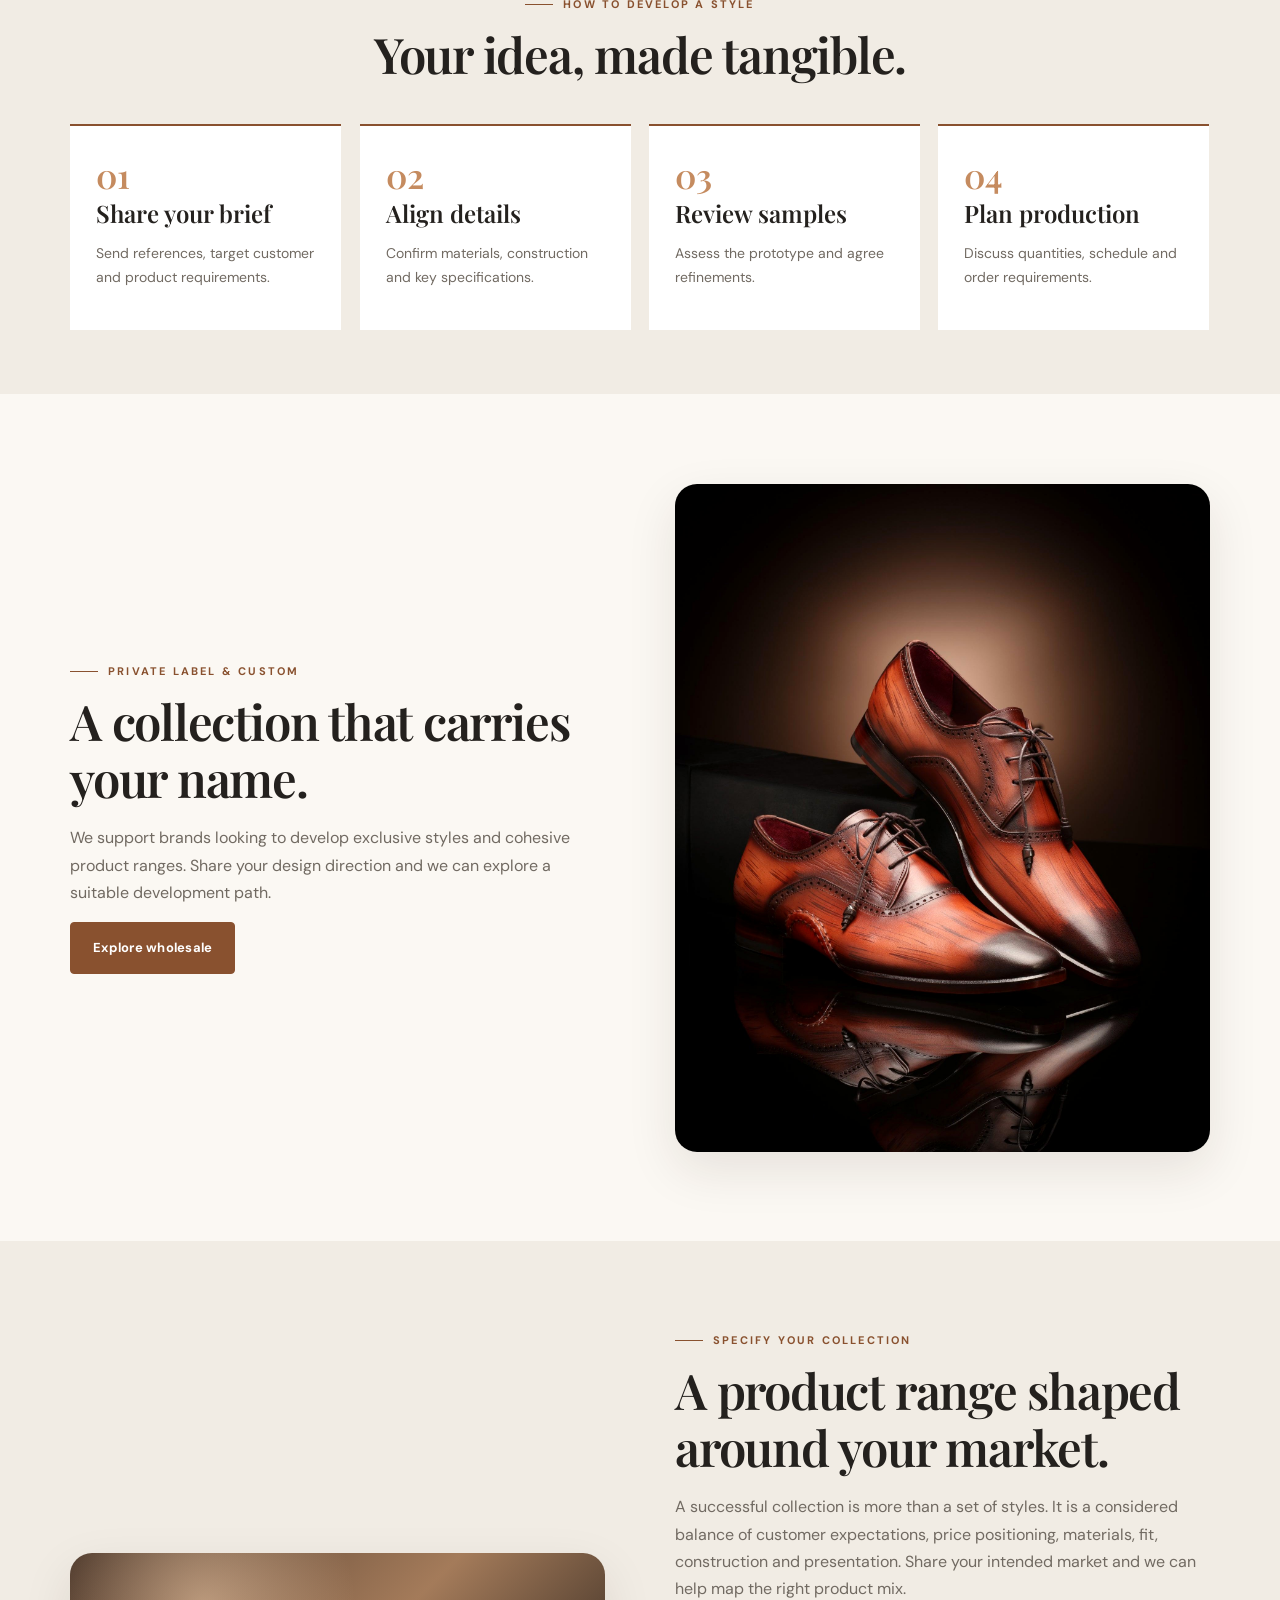
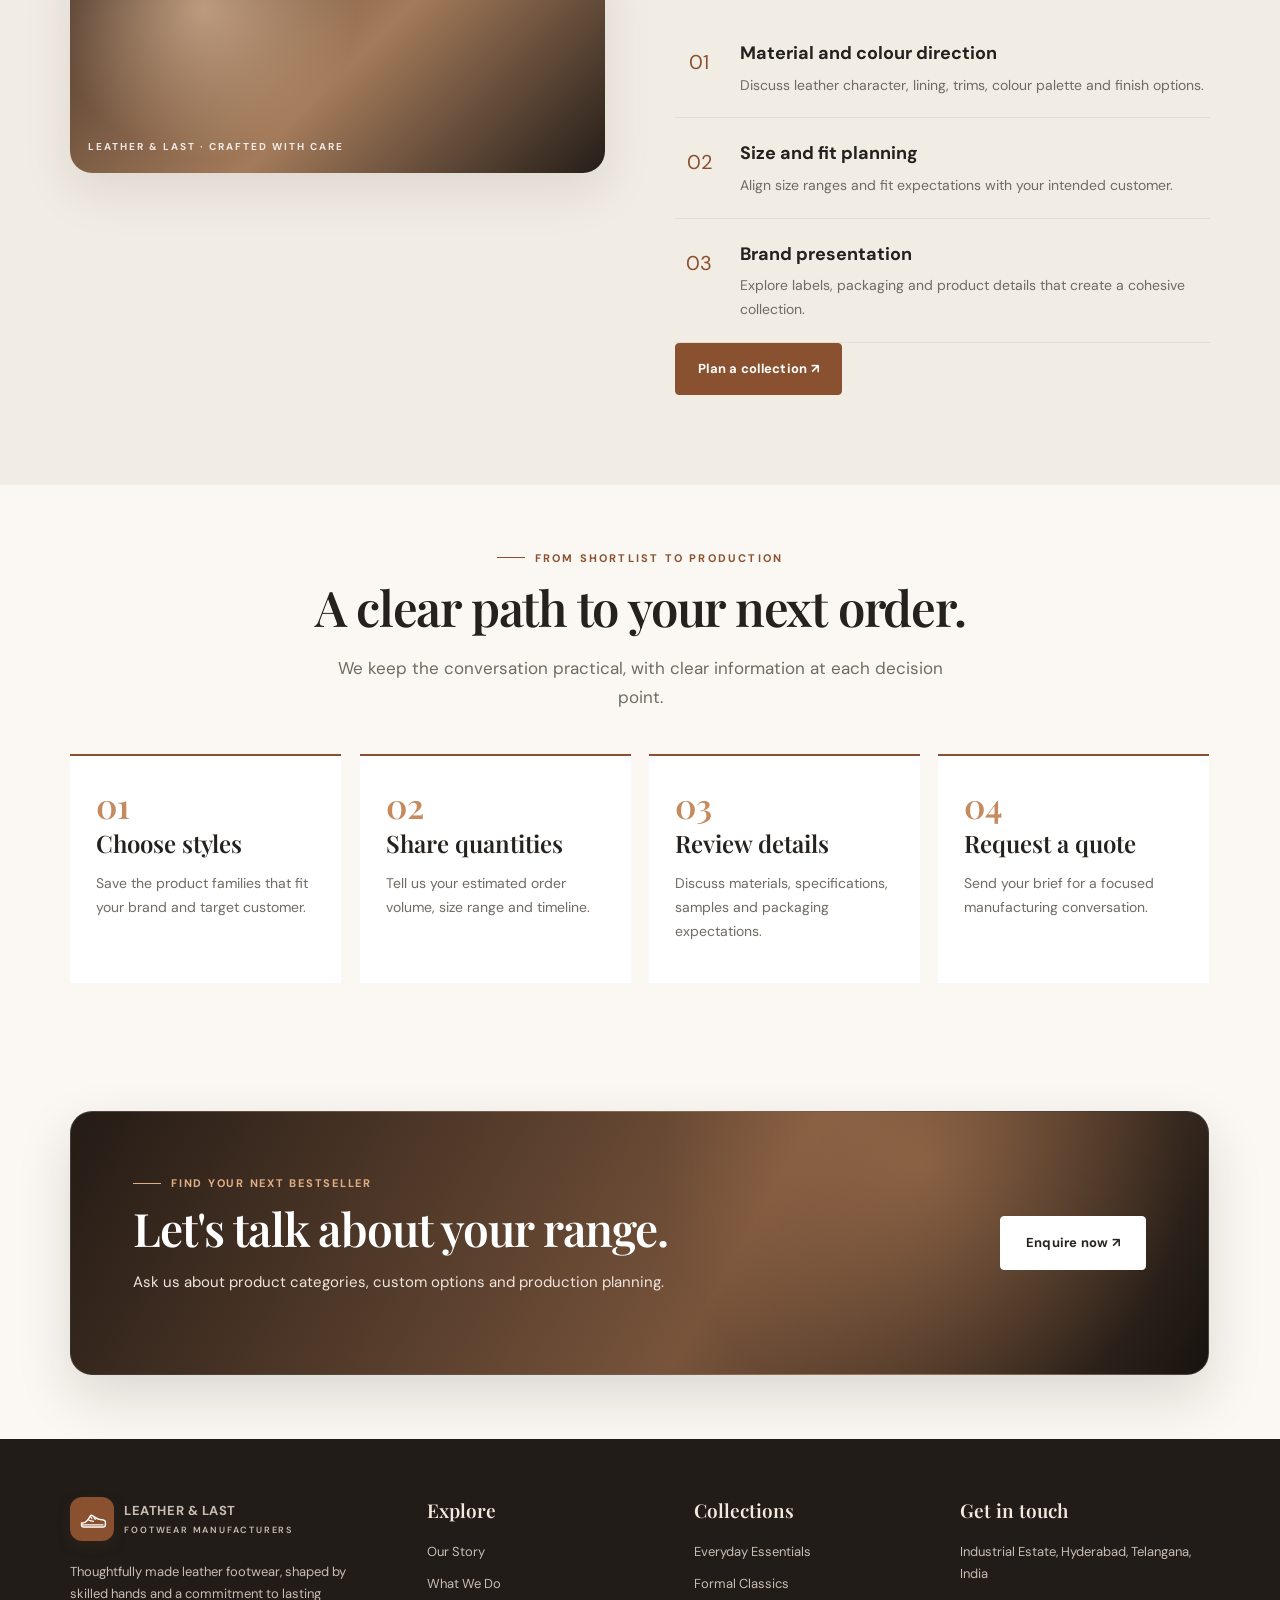
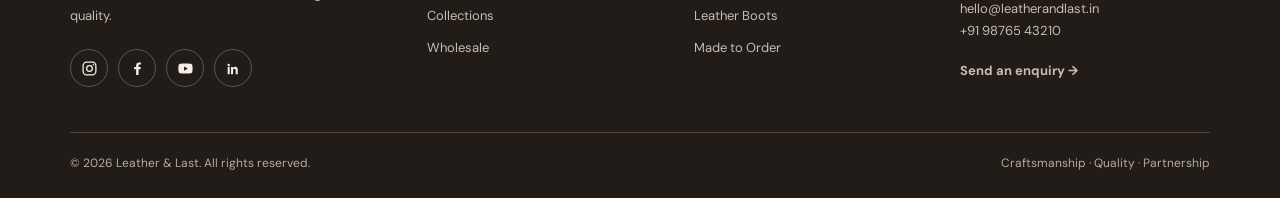
==== commit 7a365f1e: "feat(hero): update products and contact hero backgrounds with local assets and add new images" ====
--- a/products.html
+++ b/products.html
@@ -2,7 +2,7 @@
 <button class="tool" id="themeBtn" aria-label="Toggle light and dark theme" title="Toggle theme"><span class="tool-symbol" aria-hidden="true">◐</span><span class="tool-label">Theme</span></button>
 <button class="tool" id="rtlBtn" aria-label="Switch text direction" title="Switch LTR and RTL"><span class="tool-symbol rtl-symbol" aria-hidden="true">⇄</span><span class="tool-label">LTR / RTL</span></button>
 <a class="nav-contact" href="contact.html#contactForm">Get a quote <span>↗</span></a>
-</div></nav><div class="navtools"><button class="menu-btn" id="menuBtn" aria-label="Open menu" aria-expanded="false">☰</button></div></div></header><main><section class="page-hero" style="background-image:url('https://images.pexels.com/photos/11588303/pexels-photo-11588303.jpeg?auto=compress&cs=tinysrgb&w=1800')"><div class="container"><div class="crumb"><a href="index.html">Home</a> &nbsp; / &nbsp; Our Products</div><h1 class="display">Our Products</h1><p>Leather footwear collections with timeless appeal and everyday purpose.</p></div></section><section class="section"><div class="container"><div class="section-head center"><span class="eyebrow">EXPLORE THE RANGE</span><h2 class="h2">A collection with character.</h2><p class="lead" style="margin:auto">Explore key product families. Styles, materials and details can be developed to suit your brand direction.</p></div><div class="product-toolbar"><div><span class="tag">CURATED PRODUCT FAMILIES</span><p class="muted">Build a shortlist and send one consolidated enquiry to our team.</p></div><button class="btn cart-open" type="button">Enquiry cart <span class="cart-count">0</span> <span aria-hidden="true">↗</span></button></div><div class="grid three product-grid"><article class="card reveal product-card"><div class="product-image"><img src="https://images.pexels.com/photos/5318880/pexels-photo-5318880.jpeg?auto=compress&cs=tinysrgb&w=1600" alt="Handcrafted brown leather lace-up boots" loading="lazy"><span class="product-index">01</span></div><div class="card-body"><span class="tag">BOOTS COLLECTION</span><h3 class="h3">Leather boots</h3><p>Built for confident everyday wear, with considered uppers, durable soles and versatile silhouettes.</p><div class="product-actions"><button class="btn add-cart" type="button" data-product="Leather boots">Add to cart +</button><a class="link-arrow" href="contact.html?product=1">Request details ↗</a></div></div></article><article class="card reveal product-card"><div class="product-image"><img src="assets/images/image-14.png" alt="Classic saddle brown leather penny loafers" loading="lazy"><span class="product-index">02</span></div><div class="card-body"><span class="tag">LOAFERS COLLECTION</span><h3 class="h3">Loafers & slip-ons</h3><p>Streamlined profiles that balance ease, comfort and a refined finish for work or leisure.</p><div class="product-actions"><button class="btn add-cart" type="button" data-product="Loafers & slip-ons">Add to cart +</button><a class="link-arrow" href="contact.html?product=2">Request details ↗</a></div></div></article><article class="card reveal product-card"><div class="product-image"><img src="assets/images/image-3.png" alt="Polished tan leather dress shoes" loading="lazy"><span class="product-index">03</span></div><div class="card-body"><span class="tag">FORMAL COLLECTION</span><h3 class="h3">Formal footwear</h3><p>Polished shapes and clean detailing for occasion, office and premium uniform collections.</p><div class="product-actions"><button class="btn add-cart" type="button" data-product="Formal footwear">Add to cart +</button><a class="link-arrow" href="contact.html?product=3">Request details ↗</a></div></div></article><article class="card reveal product-card"><div class="product-image"><img src="assets/images/image-16.png" alt="Premium tan leather strappy sandals" loading="lazy"><span class="product-index">04</span></div><div class="card-body"><span class="tag">WOMEN COLLECTION</span><h3 class="h3">Women’s footwear</h3><p>A flexible range of expressive forms, elegant proportions and wearable seasonal options.</p><div class="product-actions"><button class="btn add-cart" type="button" data-product="Women’s footwear">Add to cart +</button><a class="link-arrow" href="contact.html?product=4">Request details ↗</a></div></div></article><article class="card reveal product-card"><div class="product-image"><img src="assets/images/image-17.png" alt="Refined tan leather casual penny loafer" loading="lazy"><span class="product-index">05</span></div><div class="card-body"><span class="tag">CASUAL COLLECTION</span><h3 class="h3">Casual essentials</h3><p>Relaxed staples designed around movement, comfort and repeat wear.</p><div class="product-actions"><button class="btn add-cart" type="button" data-product="Casual essentials">Add to cart +</button><a class="link-arrow" href="contact.html?product=5">Request details ↗</a></div></div></article><article class="card reveal product-card"><div class="product-image"><img src="https://images.unsplash.com/photo-1614252369475-531eba835eb1?auto=format&fit=crop&w=1600&q=88" alt="Double monk strap burnished leather shoes" loading="lazy"><span class="product-index">06</span></div><div class="card-body"><span class="tag">PRIVATE LABEL COLLECTION</span><h3 class="h3">Private-label styles</h3><p>Your own product language, developed around your audience, brand identity and target market.</p><div class="product-actions"><button class="btn add-cart" type="button" data-product="Private-label styles">Add to cart +</button><a class="link-arrow" href="contact.html?product=6">Request details ↗</a></div></div></article></div></div></section>
+</div></nav><div class="navtools"><button class="menu-btn" id="menuBtn" aria-label="Open menu" aria-expanded="false">☰</button></div></div></header><main><section class="page-hero" style="background-image:url('assets/images/Our%20Products.png')"><div class="container"><div class="crumb"><a href="index.html">Home</a> &nbsp; / &nbsp; Our Products</div><h1 class="display">Our Products</h1><p>Leather footwear collections with timeless appeal and everyday purpose.</p></div></section><section class="section"><div class="container"><div class="section-head center"><span class="eyebrow">EXPLORE THE RANGE</span><h2 class="h2">A collection with character.</h2><p class="lead" style="margin:auto">Explore key product families. Styles, materials and details can be developed to suit your brand direction.</p></div><div class="product-toolbar"><div><span class="tag">CURATED PRODUCT FAMILIES</span><p class="muted">Build a shortlist and send one consolidated enquiry to our team.</p></div><button class="btn cart-open" type="button">Enquiry cart <span class="cart-count">0</span> <span aria-hidden="true">↗</span></button></div><div class="grid three product-grid"><article class="card reveal product-card"><div class="product-image"><img src="assets/images/Leather%20boots.png" alt="Handcrafted brown leather boots" loading="lazy"><span class="product-index">01</span></div><div class="card-body"><span class="tag">BOOTS COLLECTION</span><h3 class="h3">Leather boots</h3><p>Built for confident everyday wear, with considered uppers, durable soles and versatile silhouettes.</p><div class="product-actions"><button class="btn add-cart" type="button" data-product="Leather boots">Add to cart +</button><a class="link-arrow" href="contact.html?product=1">Request details ↗</a></div></div></article><article class="card reveal product-card"><div class="product-image"><img src="assets/images/image-14.png" alt="Classic saddle brown leather penny loafers" loading="lazy"><span class="product-index">02</span></div><div class="card-body"><span class="tag">LOAFERS COLLECTION</span><h3 class="h3">Loafers & slip-ons</h3><p>Streamlined profiles that balance ease, comfort and a refined finish for work or leisure.</p><div class="product-actions"><button class="btn add-cart" type="button" data-product="Loafers & slip-ons">Add to cart +</button><a class="link-arrow" href="contact.html?product=2">Request details ↗</a></div></div></article><article class="card reveal product-card"><div class="product-image"><img src="assets/images/image-3.png" alt="Polished tan leather dress shoes" loading="lazy"><span class="product-index">03</span></div><div class="card-body"><span class="tag">FORMAL COLLECTION</span><h3 class="h3">Formal footwear</h3><p>Polished shapes and clean detailing for occasion, office and premium uniform collections.</p><div class="product-actions"><button class="btn add-cart" type="button" data-product="Formal footwear">Add to cart +</button><a class="link-arrow" href="contact.html?product=3">Request details ↗</a></div></div></article><article class="card reveal product-card"><div class="product-image"><img src="assets/images/image-16.png" alt="Premium tan leather strappy sandals" loading="lazy"><span class="product-index">04</span></div><div class="card-body"><span class="tag">WOMEN COLLECTION</span><h3 class="h3">Women’s footwear</h3><p>A flexible range of expressive forms, elegant proportions and wearable seasonal options.</p><div class="product-actions"><button class="btn add-cart" type="button" data-product="Women’s footwear">Add to cart +</button><a class="link-arrow" href="contact.html?product=4">Request details ↗</a></div></div></article><article class="card reveal product-card"><div class="product-image"><img src="assets/images/image-17.png" alt="Refined tan leather casual penny loafer" loading="lazy"><span class="product-index">05</span></div><div class="card-body"><span class="tag">CASUAL COLLECTION</span><h3 class="h3">Casual essentials</h3><p>Relaxed staples designed around movement, comfort and repeat wear.</p><div class="product-actions"><button class="btn add-cart" type="button" data-product="Casual essentials">Add to cart +</button><a class="link-arrow" href="contact.html?product=5">Request details ↗</a></div></div></article><article class="card reveal product-card"><div class="product-image"><img src="https://images.unsplash.com/photo-1614252369475-531eba835eb1?auto=format&fit=crop&w=1600&q=88" alt="Double monk strap burnished leather shoes" loading="lazy"><span class="product-index">06</span></div><div class="card-body"><span class="tag">PRIVATE LABEL COLLECTION</span><h3 class="h3">Private-label styles</h3><p>Your own product language, developed around your audience, brand identity and target market.</p><div class="product-actions"><button class="btn add-cart" type="button" data-product="Private-label styles">Add to cart +</button><a class="link-arrow" href="contact.html?product=6">Request details ↗</a></div></div></article></div></div></section>
 <section class="section tight" style="background:var(--surface2)"><div class="container split"><div class="photo reveal"><img src="assets/images/image-8.png" alt="Bespoke leather dress shoes displaying grain, calfskin and suede textures"></div><div class="reveal"><span class="eyebrow">MATERIALS & FINISHES</span><h2 class="h2">A finish that feels like your brand.</h2><p class="muted">From smooth and refined to textured and rugged, material and finish choices help define the character of a shoe. We can discuss colour, surface, lining, sole and trim combinations as part of development.</p></div></div></section>
 <section class="section"><div class="container"><div class="section-head center"><span class="eyebrow">DESIGNED AROUND YOUR CUSTOMER</span><h2 class="h2">Useful details. Considered comfort.</h2></div><div class="grid three"><div class="testimonial reveal"><h3 class="h3">Fit & feel</h3><p class="muted">Product development considers intended fit, wear and comfort expectations.</p></div><div class="testimonial reveal"><h3 class="h3">Versatile design</h3><p class="muted">A clear design language that works across a coherent collection.</p></div><div class="testimonial reveal"><h3 class="h3">Consistent finish</h3><p class="muted">Attention to construction and presentation details.</p></div></div></div></section>
 <section class="section tight" style="background:var(--surface2)"><div class="container"><div class="section-head center"><span class="eyebrow">HOW TO DEVELOP A STYLE</span><h2 class="h2">Your idea, made tangible.</h2></div><div class="process"><div class="step reveal"><b>01</b><h3 class="h3">Share your brief</h3><p>Send references, target customer and product requirements.</p></div><div class="step reveal"><b>02</b><h3 class="h3">Align details</h3><p>Confirm materials, construction and key specifications.</p></div><div class="step reveal"><b>03</b><h3 class="h3">Review samples</h3><p>Assess the prototype and agree refinements.</p></div><div class="step reveal"><b>04</b><h3 class="h3">Plan production</h3><p>Discuss quantities, schedule and order requirements.</p></div></div></div></section>
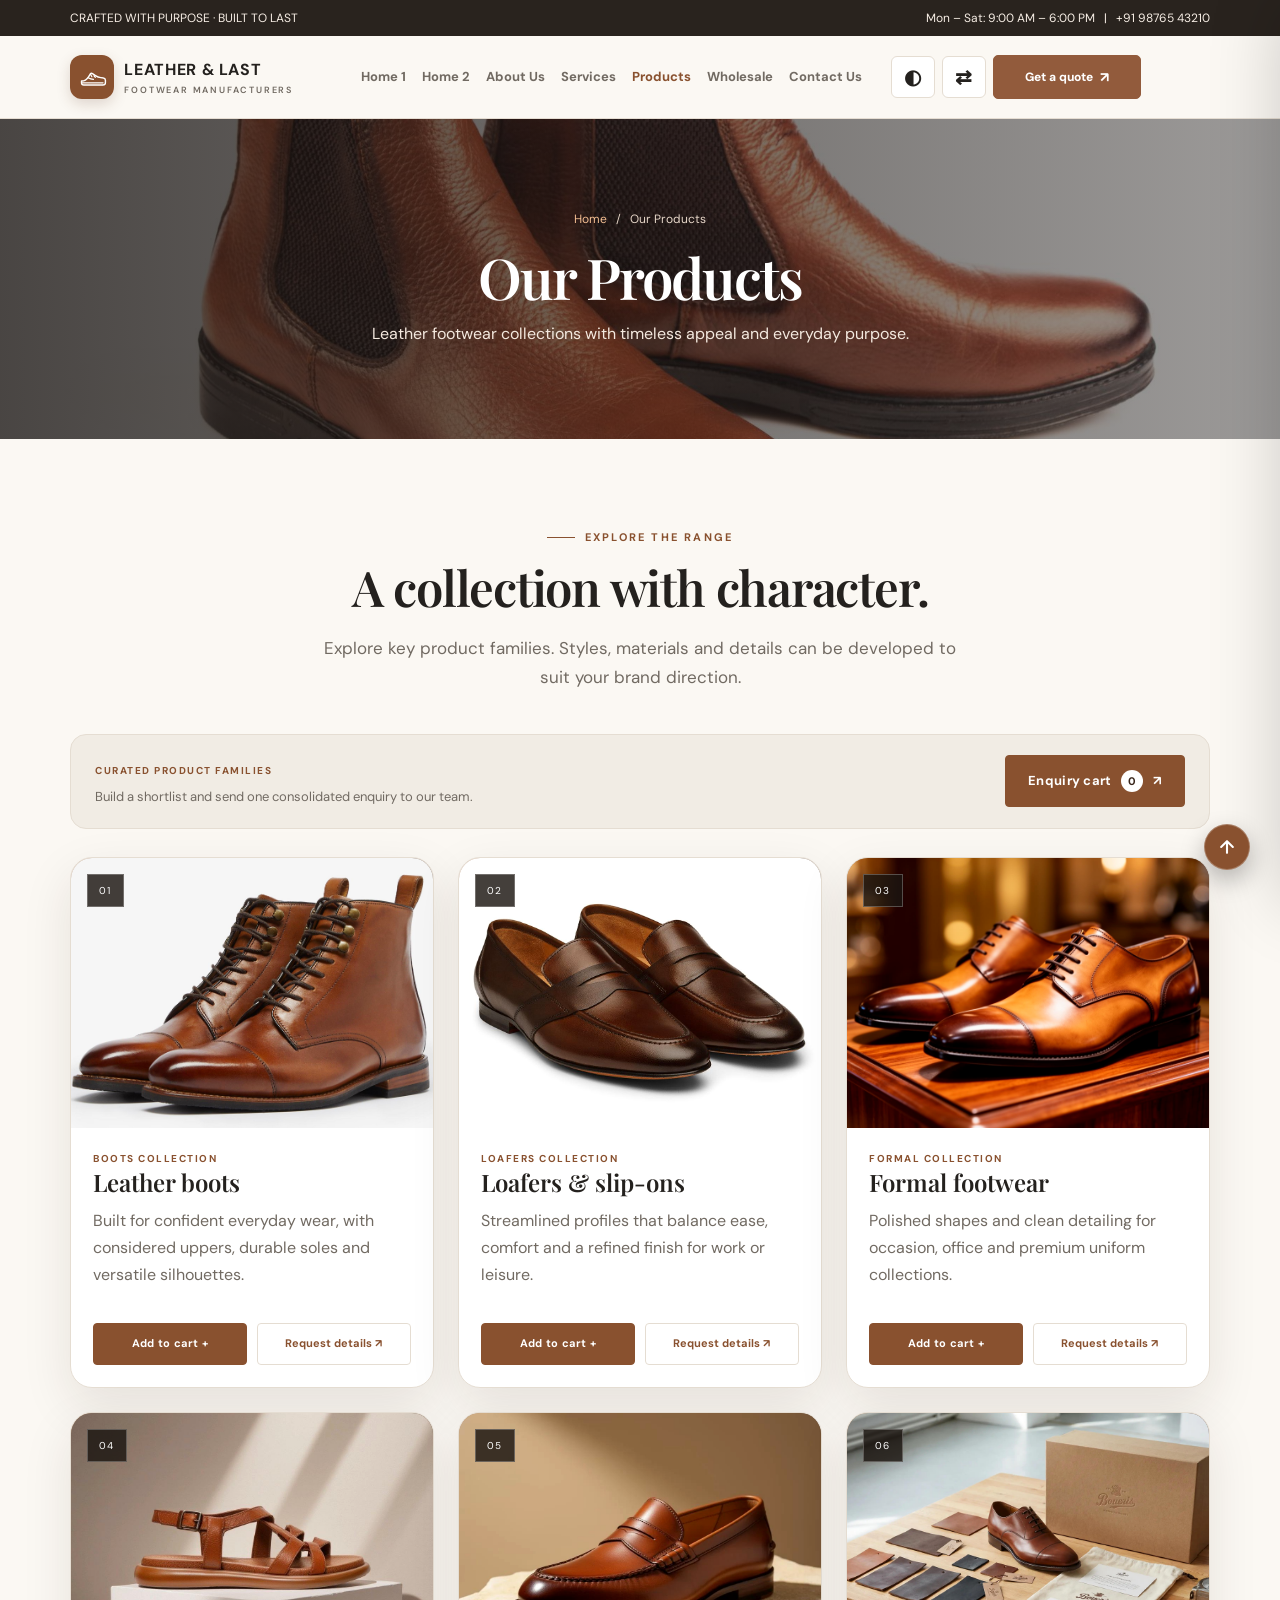
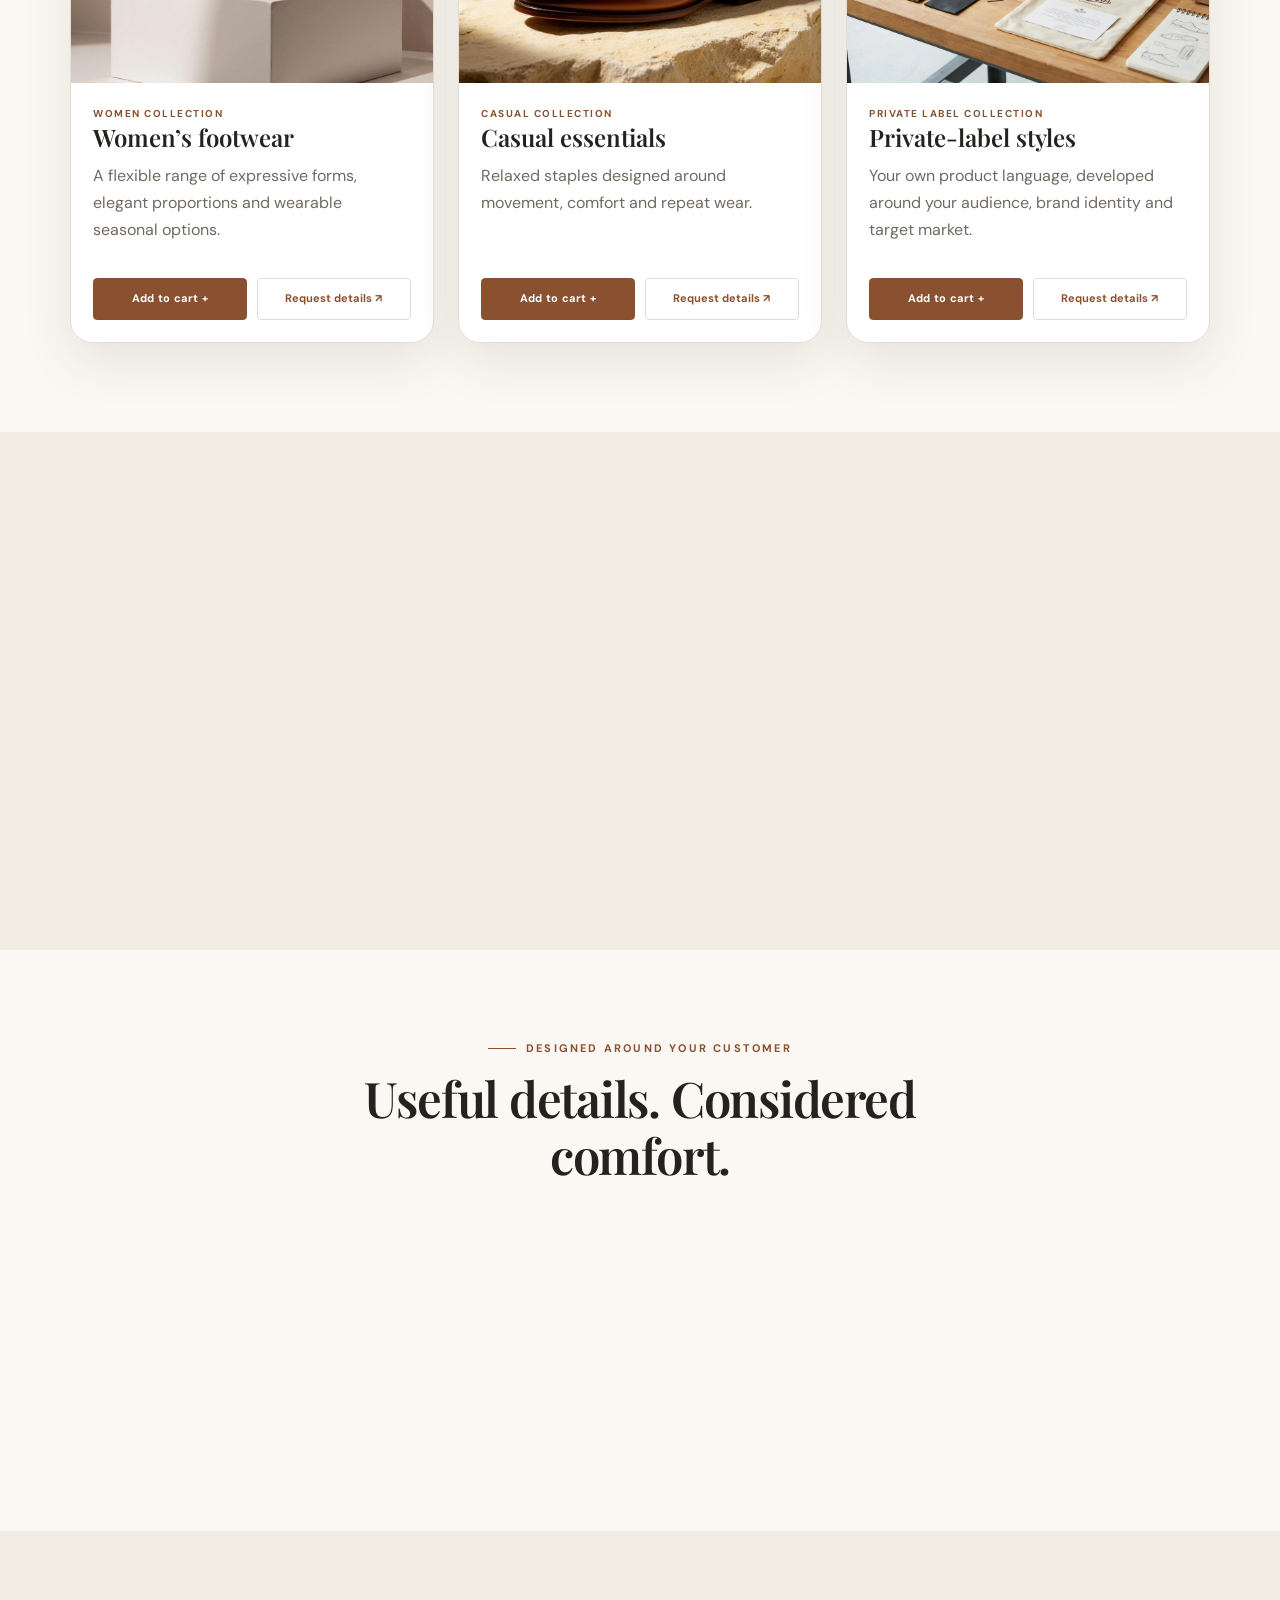
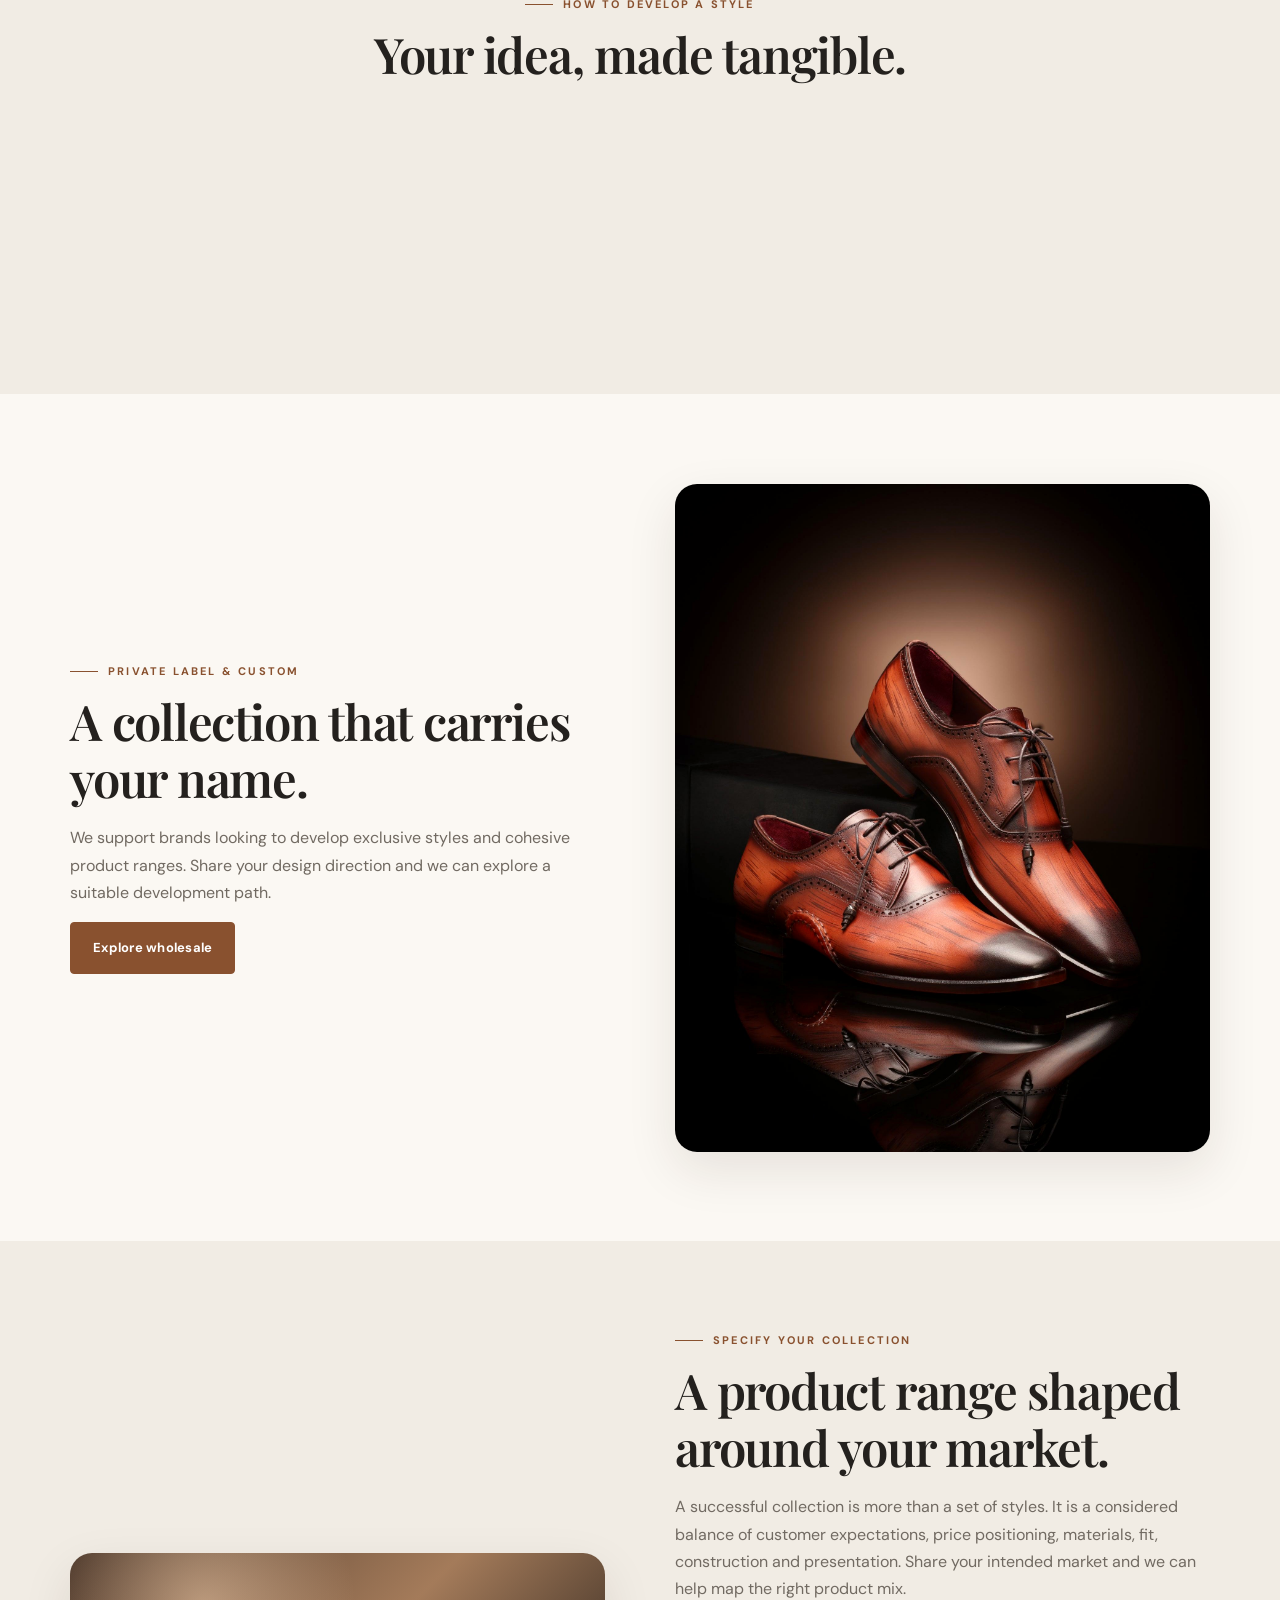
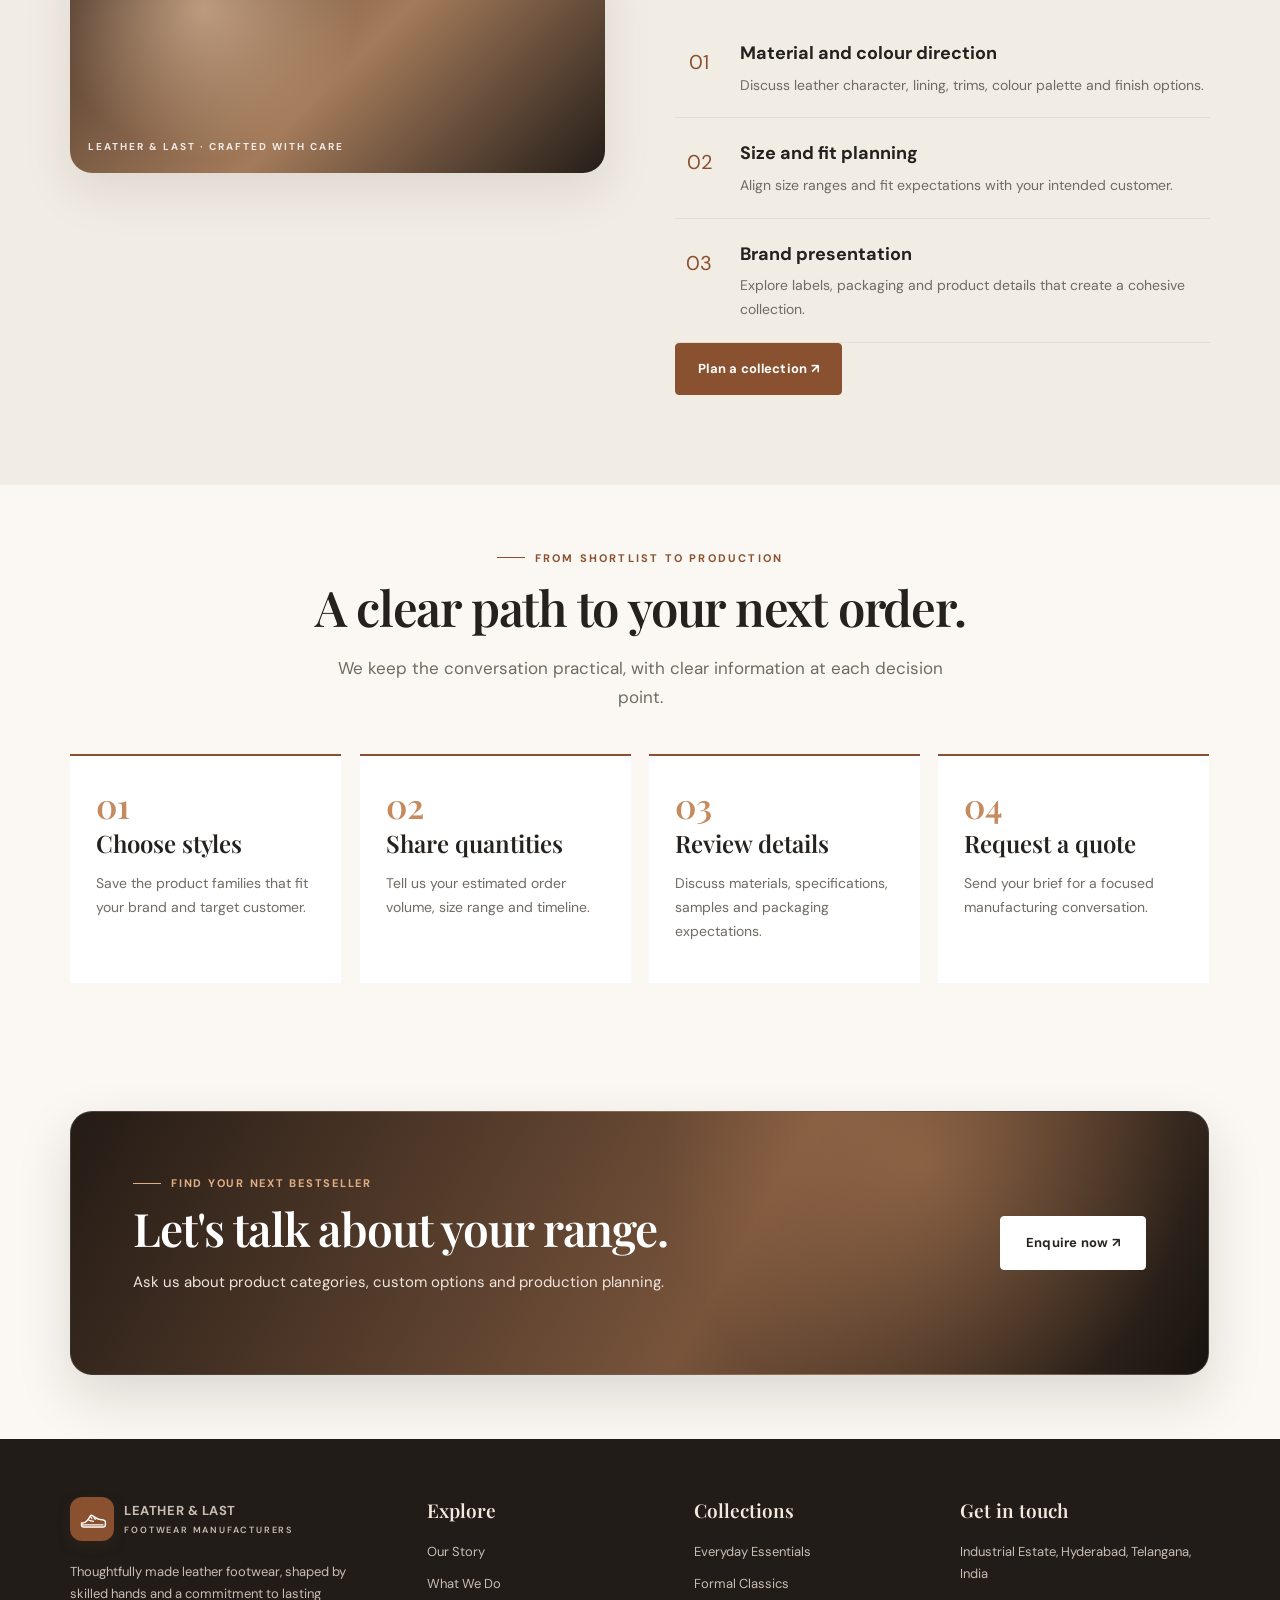
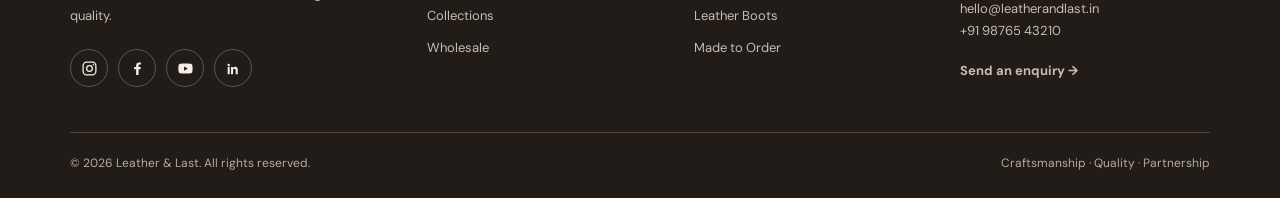
==== commit 8b77cb24: "feat: link section heading image assets in products and services pages" ====
--- a/products.html
+++ b/products.html
@@ -2,7 +2,7 @@
 <button class="tool" id="themeBtn" aria-label="Toggle light and dark theme" title="Toggle theme"><span class="tool-symbol" aria-hidden="true">◐</span><span class="tool-label">Theme</span></button>
 <button class="tool" id="rtlBtn" aria-label="Switch text direction" title="Switch LTR and RTL"><span class="tool-symbol rtl-symbol" aria-hidden="true">⇄</span><span class="tool-label">LTR / RTL</span></button>
 <a class="nav-contact" href="contact.html#contactForm">Get a quote <span>↗</span></a>
-</div></nav><div class="navtools"><button class="menu-btn" id="menuBtn" aria-label="Open menu" aria-expanded="false">☰</button></div></div></header><main><section class="page-hero" style="background-image:url('assets/images/Our%20Products.png')"><div class="container"><div class="crumb"><a href="index.html">Home</a> &nbsp; / &nbsp; Our Products</div><h1 class="display">Our Products</h1><p>Leather footwear collections with timeless appeal and everyday purpose.</p></div></section><section class="section"><div class="container"><div class="section-head center"><span class="eyebrow">EXPLORE THE RANGE</span><h2 class="h2">A collection with character.</h2><p class="lead" style="margin:auto">Explore key product families. Styles, materials and details can be developed to suit your brand direction.</p></div><div class="product-toolbar"><div><span class="tag">CURATED PRODUCT FAMILIES</span><p class="muted">Build a shortlist and send one consolidated enquiry to our team.</p></div><button class="btn cart-open" type="button">Enquiry cart <span class="cart-count">0</span> <span aria-hidden="true">↗</span></button></div><div class="grid three product-grid"><article class="card reveal product-card"><div class="product-image"><img src="assets/images/Leather%20boots.png" alt="Handcrafted brown leather boots" loading="lazy"><span class="product-index">01</span></div><div class="card-body"><span class="tag">BOOTS COLLECTION</span><h3 class="h3">Leather boots</h3><p>Built for confident everyday wear, with considered uppers, durable soles and versatile silhouettes.</p><div class="product-actions"><button class="btn add-cart" type="button" data-product="Leather boots">Add to cart +</button><a class="link-arrow" href="contact.html?product=1">Request details ↗</a></div></div></article><article class="card reveal product-card"><div class="product-image"><img src="assets/images/image-14.png" alt="Classic saddle brown leather penny loafers" loading="lazy"><span class="product-index">02</span></div><div class="card-body"><span class="tag">LOAFERS COLLECTION</span><h3 class="h3">Loafers & slip-ons</h3><p>Streamlined profiles that balance ease, comfort and a refined finish for work or leisure.</p><div class="product-actions"><button class="btn add-cart" type="button" data-product="Loafers & slip-ons">Add to cart +</button><a class="link-arrow" href="contact.html?product=2">Request details ↗</a></div></div></article><article class="card reveal product-card"><div class="product-image"><img src="assets/images/image-3.png" alt="Polished tan leather dress shoes" loading="lazy"><span class="product-index">03</span></div><div class="card-body"><span class="tag">FORMAL COLLECTION</span><h3 class="h3">Formal footwear</h3><p>Polished shapes and clean detailing for occasion, office and premium uniform collections.</p><div class="product-actions"><button class="btn add-cart" type="button" data-product="Formal footwear">Add to cart +</button><a class="link-arrow" href="contact.html?product=3">Request details ↗</a></div></div></article><article class="card reveal product-card"><div class="product-image"><img src="assets/images/image-16.png" alt="Premium tan leather strappy sandals" loading="lazy"><span class="product-index">04</span></div><div class="card-body"><span class="tag">WOMEN COLLECTION</span><h3 class="h3">Women’s footwear</h3><p>A flexible range of expressive forms, elegant proportions and wearable seasonal options.</p><div class="product-actions"><button class="btn add-cart" type="button" data-product="Women’s footwear">Add to cart +</button><a class="link-arrow" href="contact.html?product=4">Request details ↗</a></div></div></article><article class="card reveal product-card"><div class="product-image"><img src="assets/images/image-17.png" alt="Refined tan leather casual penny loafer" loading="lazy"><span class="product-index">05</span></div><div class="card-body"><span class="tag">CASUAL COLLECTION</span><h3 class="h3">Casual essentials</h3><p>Relaxed staples designed around movement, comfort and repeat wear.</p><div class="product-actions"><button class="btn add-cart" type="button" data-product="Casual essentials">Add to cart +</button><a class="link-arrow" href="contact.html?product=5">Request details ↗</a></div></div></article><article class="card reveal product-card"><div class="product-image"><img src="https://images.unsplash.com/photo-1614252369475-531eba835eb1?auto=format&fit=crop&w=1600&q=88" alt="Double monk strap burnished leather shoes" loading="lazy"><span class="product-index">06</span></div><div class="card-body"><span class="tag">PRIVATE LABEL COLLECTION</span><h3 class="h3">Private-label styles</h3><p>Your own product language, developed around your audience, brand identity and target market.</p><div class="product-actions"><button class="btn add-cart" type="button" data-product="Private-label styles">Add to cart +</button><a class="link-arrow" href="contact.html?product=6">Request details ↗</a></div></div></article></div></div></section>
+</div></nav><div class="navtools"><button class="menu-btn" id="menuBtn" aria-label="Open menu" aria-expanded="false">☰</button></div></div></header><main><section class="page-hero" style="background-image:url('assets/images/Our%20Products.png')"><div class="container"><div class="crumb"><a href="index.html">Home</a> &nbsp; / &nbsp; Our Products</div><h1 class="display">Our Products</h1><p>Leather footwear collections with timeless appeal and everyday purpose.</p></div></section><section class="section"><div class="container"><div class="section-head center"><span class="eyebrow">EXPLORE THE RANGE</span><h2 class="h2">A collection with character.</h2><p class="lead" style="margin:auto">Explore key product families. Styles, materials and details can be developed to suit your brand direction.</p></div><div class="product-toolbar"><div><span class="tag">CURATED PRODUCT FAMILIES</span><p class="muted">Build a shortlist and send one consolidated enquiry to our team.</p></div><button class="btn cart-open" type="button">Enquiry cart <span class="cart-count">0</span> <span aria-hidden="true">↗</span></button></div><div class="grid three product-grid"><article class="card reveal product-card"><div class="product-image"><img src="assets/images/Leather%20boots.png" alt="Handcrafted brown leather boots" loading="lazy"><span class="product-index">01</span></div><div class="card-body"><span class="tag">BOOTS COLLECTION</span><h3 class="h3">Leather boots</h3><p>Built for confident everyday wear, with considered uppers, durable soles and versatile silhouettes.</p><div class="product-actions"><button class="btn add-cart" type="button" data-product="Leather boots">Add to cart +</button><a class="link-arrow" href="contact.html?product=1">Request details ↗</a></div></div></article><article class="card reveal product-card"><div class="product-image"><img src="assets/images/image-14.png" alt="Classic saddle brown leather penny loafers" loading="lazy"><span class="product-index">02</span></div><div class="card-body"><span class="tag">LOAFERS COLLECTION</span><h3 class="h3">Loafers & slip-ons</h3><p>Streamlined profiles that balance ease, comfort and a refined finish for work or leisure.</p><div class="product-actions"><button class="btn add-cart" type="button" data-product="Loafers & slip-ons">Add to cart +</button><a class="link-arrow" href="contact.html?product=2">Request details ↗</a></div></div></article><article class="card reveal product-card"><div class="product-image"><img src="assets/images/image-3.png" alt="Polished tan leather dress shoes" loading="lazy"><span class="product-index">03</span></div><div class="card-body"><span class="tag">FORMAL COLLECTION</span><h3 class="h3">Formal footwear</h3><p>Polished shapes and clean detailing for occasion, office and premium uniform collections.</p><div class="product-actions"><button class="btn add-cart" type="button" data-product="Formal footwear">Add to cart +</button><a class="link-arrow" href="contact.html?product=3">Request details ↗</a></div></div></article><article class="card reveal product-card"><div class="product-image"><img src="assets/images/image-16.png" alt="Premium tan leather strappy sandals" loading="lazy"><span class="product-index">04</span></div><div class="card-body"><span class="tag">WOMEN COLLECTION</span><h3 class="h3">Women’s footwear</h3><p>A flexible range of expressive forms, elegant proportions and wearable seasonal options.</p><div class="product-actions"><button class="btn add-cart" type="button" data-product="Women’s footwear">Add to cart +</button><a class="link-arrow" href="contact.html?product=4">Request details ↗</a></div></div></article><article class="card reveal product-card"><div class="product-image"><img src="assets/images/image-17.png" alt="Refined tan leather casual penny loafer" loading="lazy"><span class="product-index">05</span></div><div class="card-body"><span class="tag">CASUAL COLLECTION</span><h3 class="h3">Casual essentials</h3><p>Relaxed staples designed around movement, comfort and repeat wear.</p><div class="product-actions"><button class="btn add-cart" type="button" data-product="Casual essentials">Add to cart +</button><a class="link-arrow" href="contact.html?product=5">Request details ↗</a></div></div></article><article class="card reveal product-card"><div class="product-image"><img src="assets/images/Private-label%20styles.png" alt="Private-label styles" loading="lazy"><span class="product-index">06</span></div><div class="card-body"><span class="tag">PRIVATE LABEL COLLECTION</span><h3 class="h3">Private-label styles</h3><p>Your own product language, developed around your audience, brand identity and target market.</p><div class="product-actions"><button class="btn add-cart" type="button" data-product="Private-label styles">Add to cart +</button><a class="link-arrow" href="contact.html?product=6">Request details ↗</a></div></div></article></div></div></section>
 <section class="section tight" style="background:var(--surface2)"><div class="container split"><div class="photo reveal"><img src="assets/images/image-8.png" alt="Bespoke leather dress shoes displaying grain, calfskin and suede textures"></div><div class="reveal"><span class="eyebrow">MATERIALS & FINISHES</span><h2 class="h2">A finish that feels like your brand.</h2><p class="muted">From smooth and refined to textured and rugged, material and finish choices help define the character of a shoe. We can discuss colour, surface, lining, sole and trim combinations as part of development.</p></div></div></section>
 <section class="section"><div class="container"><div class="section-head center"><span class="eyebrow">DESIGNED AROUND YOUR CUSTOMER</span><h2 class="h2">Useful details. Considered comfort.</h2></div><div class="grid three"><div class="testimonial reveal"><h3 class="h3">Fit & feel</h3><p class="muted">Product development considers intended fit, wear and comfort expectations.</p></div><div class="testimonial reveal"><h3 class="h3">Versatile design</h3><p class="muted">A clear design language that works across a coherent collection.</p></div><div class="testimonial reveal"><h3 class="h3">Consistent finish</h3><p class="muted">Attention to construction and presentation details.</p></div></div></div></section>
 <section class="section tight" style="background:var(--surface2)"><div class="container"><div class="section-head center"><span class="eyebrow">HOW TO DEVELOP A STYLE</span><h2 class="h2">Your idea, made tangible.</h2></div><div class="process"><div class="step reveal"><b>01</b><h3 class="h3">Share your brief</h3><p>Send references, target customer and product requirements.</p></div><div class="step reveal"><b>02</b><h3 class="h3">Align details</h3><p>Confirm materials, construction and key specifications.</p></div><div class="step reveal"><b>03</b><h3 class="h3">Review samples</h3><p>Assess the prototype and agree refinements.</p></div><div class="step reveal"><b>04</b><h3 class="h3">Plan production</h3><p>Discuss quantities, schedule and order requirements.</p></div></div></div></section>
